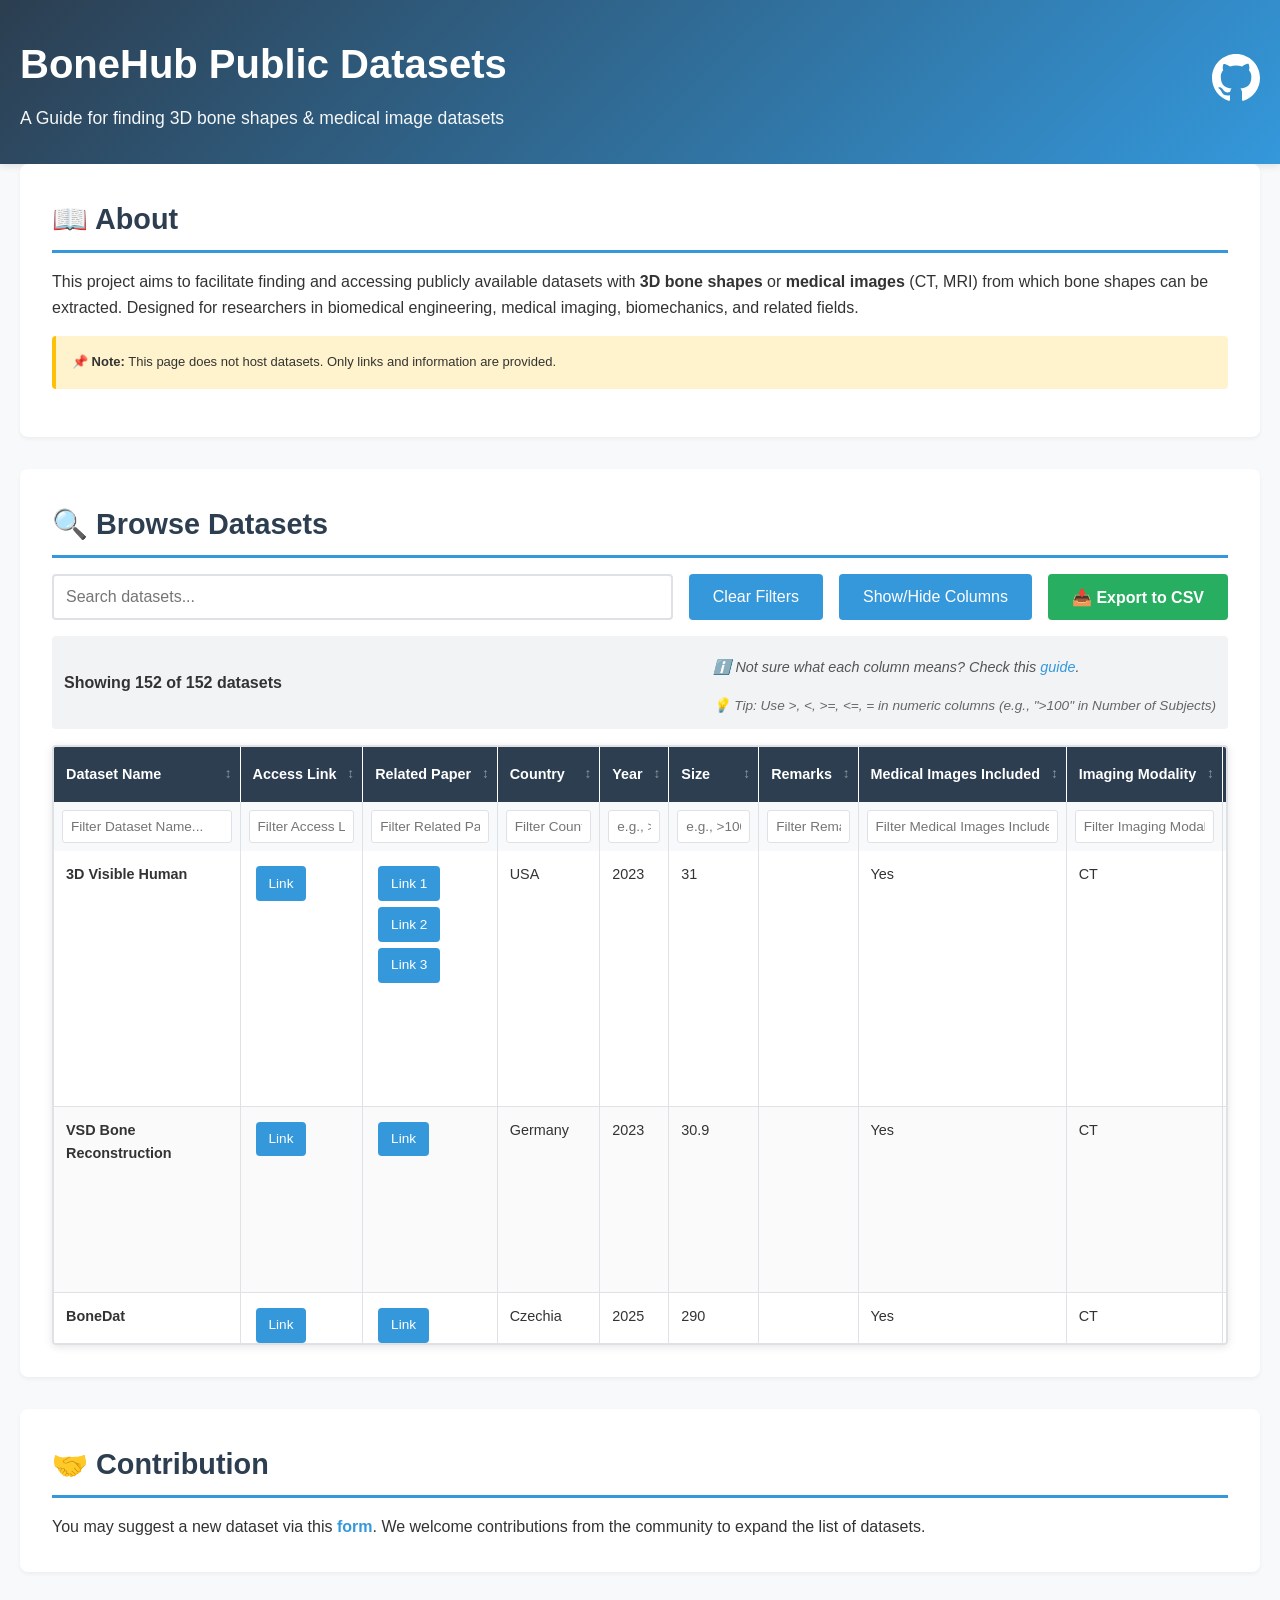
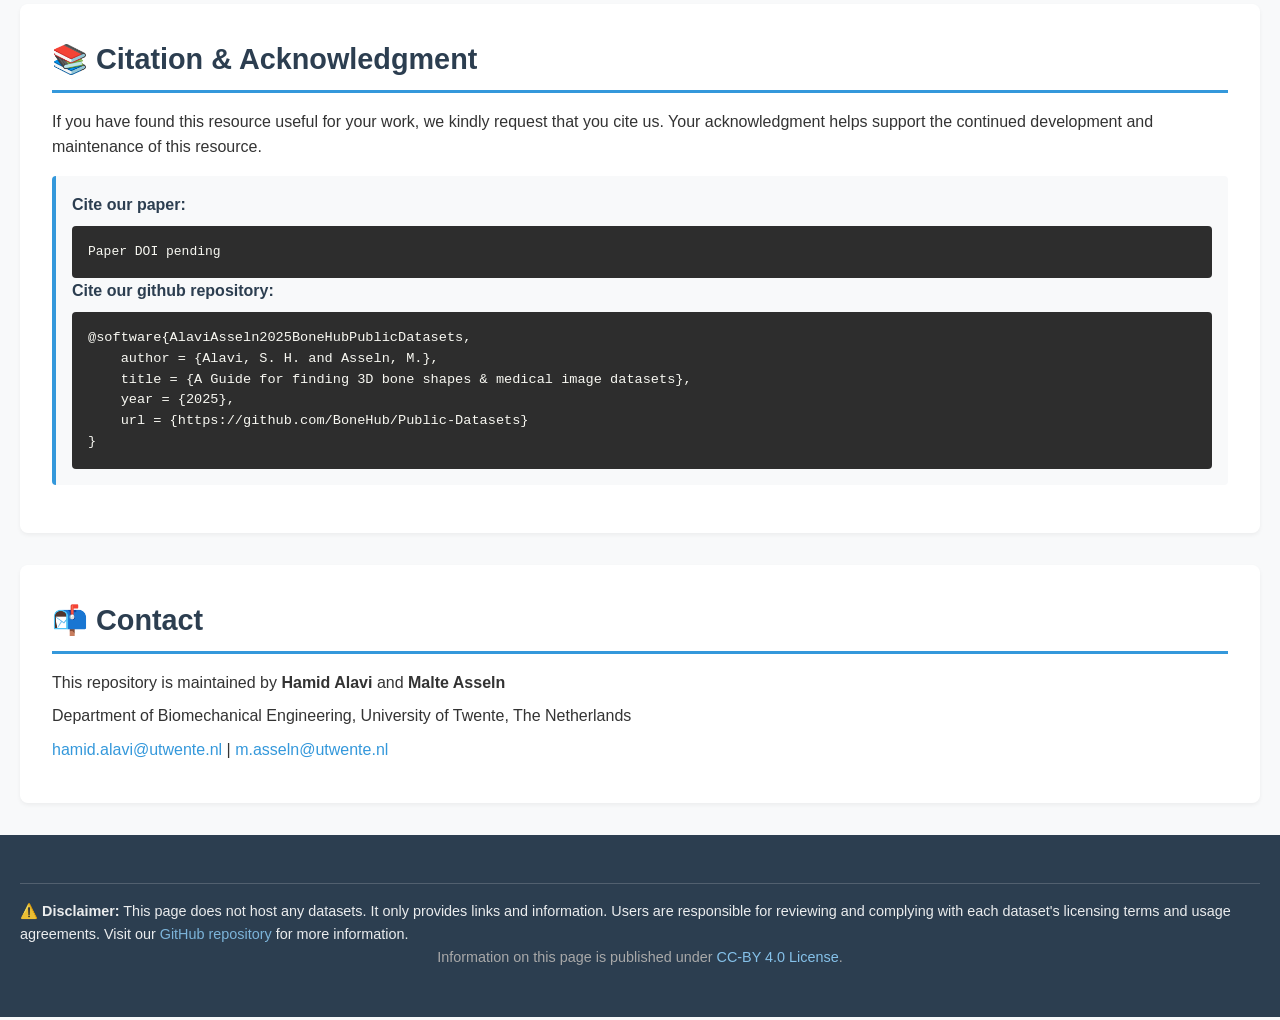
==== webpage/index.html @ eb002c5f "added license to the webpage" ====
<!DOCTYPE html>
<html lang="en">

<head>
    <meta charset="UTF-8">
    <meta name="viewport" content="width=device-width, initial-scale=1.0">
    <title>BoneHub Public Datasets</title>
    <link rel="stylesheet" href="styles.css">
</head>

<body>
    <header>
        <div class="container">
            <div style="display: flex; align-items: center; justify-content: space-between; flex-wrap: wrap;">
                <div>
                    <h1>BoneHub Public Datasets</h1>
                    <p class="subtitle">A Guide for finding 3D bone shapes & medical image datasets</p>
                </div>
                <a href="https://github.com/BoneHub/Public-Datasets" target="_blank" rel="noopener noreferrer"
                    style="color: white; text-decoration: none; transition: opacity 0.2s;" title="View on GitHub"
                    onmouseover="this.style.opacity='0.7'" onmouseout="this.style.opacity='1'">
                    <svg width="48" height="48" viewBox="0 0 16 16" fill="white" xmlns="http://www.w3.org/2000/svg">
                        <path
                            d="M8 0C3.58 0 0 3.58 0 8c0 3.54 2.29 6.53 5.47 7.59.4.07.55-.17.55-.38 0-.19-.01-.82-.01-1.49-2.01.37-2.53-.49-2.69-.94-.09-.23-.48-.94-.82-1.13-.28-.15-.68-.52-.01-.53.63-.01 1.08.58 1.23.82.72 1.21 1.87.87 2.33.66.07-.52.28-.87.51-1.07-1.78-.2-3.64-.89-3.64-3.95 0-.87.31-1.59.82-2.15-.08-.2-.36-1.02.08-2.12 0 0 .67-.21 2.2.82.64-.18 1.32-.27 2-.27.68 0 1.36.09 2 .27 1.53-1.04 2.2-.82 2.2-.82.44 1.1.16 1.92.08 2.12.51.56.82 1.27.82 2.15 0 3.07-1.87 3.75-3.65 3.95.29.25.54.73.54 1.48 0 1.07-.01 1.93-.01 2.2 0 .21.15.46.55.38A8.013 8.013 0 0016 8c0-4.42-3.58-8-8-8z" />
                    </svg>
                </a>
            </div>
        </div>
    </header>

    <main class="container">
        <section class="about">
            <h2>📖 About</h2>
            <p>
                This project aims to facilitate finding and accessing publicly available datasets with <strong>3D bone
                    shapes</strong> or
                <strong>medical images</strong>
                (CT, MRI) from which bone shapes can be extracted. Designed for researchers in biomedical engineering,
                medical imaging,
                biomechanics, and related fields.
            </p>
            <p class="note" style="font-size: small;">
                <strong>📌 Note:</strong> This page does not host datasets. Only links and information are
                provided.
            </p>
        </section>

        <section class="search-section">
            <h2>🔍 Browse Datasets</h2>
            <div class="search-controls">
                <input type="text" id="searchInput" placeholder="Search datasets..." aria-label="Search datasets">
                <button id="clearFilters" class="btn-secondary">Clear Filters</button>
                <button id="toggleColumns" class="btn-secondary">Show/Hide Columns</button>
                <button id="exportCSV" class="btn-export">📥 Export to CSV</button>
            </div>
            <div class="stats">
                <span id="datasetCount">Loading datasets...</span>
                <span class="filter-hint" style="float: right; font-style: italic; color: #666; font-size: 0.85rem;">
                    <p style="font-size: 0.9rem; color: #555; margin-top: 0.5rem; margin-bottom: 1rem;">
                        ℹ️ Not sure what each column means? Check this
                        <a href="https://github.com/BoneHub/Public-Datasets/blob/main/data/README.md" target="_blank"
                            rel="noopener noreferrer">guide</a>.
                    </p>
                    <p>💡 Tip: Use &gt;, &lt;, &gt;=, &lt;=, = in numeric columns (e.g., "&gt;100" in Number of
                        Subjects)</p>
                </span>
            </div>
            <div id="columnToggles" class="column-toggles" style="display: none;">
                <h3>Select Columns to Display</h3>
                <div id="columnCheckboxes" class="checkbox-grid">
                    <!-- Column checkboxes will be dynamically generated -->
                </div>
            </div>

            <div class="table-container">
                <table id="datasetsTable">
                    <thead>
                        <tr id="tableHeader">
                            <!-- Headers will be dynamically generated -->
                        </tr>
                        <tr id="filterRow">
                            <!-- Filter inputs will be dynamically generated -->
                        </tr>
                    </thead>
                    <tbody id="tableBody">
                        <!-- Data rows will be dynamically generated -->
                    </tbody>
                </table>
            </div>
        </section>

        <section class="contribution">
            <h2>🤝 Contribution</h2>
            <p>You may suggest a new dataset via this <strong><a
                        href="https://github.com/BoneHub/Public-Datasets/issues/new?template=new-dataset-suggestion.yml"
                        target="_blank">form</a></strong>. We welcome contributions from the community to expand the
                list of datasets.</p>
        </section>

        <section class="citation">
            <h2>📚 Citation & Acknowledgment</h2>
            <p>If you have found this resource useful for your work, we kindly request that you cite us. Your
                acknowledgment helps support the continued development and maintenance of this resource.</p>
            <div class="citation-box">
                <h3>Cite our paper:</h3>
                <pre>Paper DOI pending</pre>
                <h3>Cite our github repository:</h3>
                <pre><code>@software{AlaviAsseln2025BoneHubPublicDatasets,
    author = {Alavi, S. H. and Asseln, M.},
    title = {A Guide for finding 3D bone shapes & medical image datasets},
    year = {2025},
    url = {https://github.com/BoneHub/Public-Datasets}
}</code></pre>
            </div>
        </section>

        <section class="contact">
            <h2>📬 Contact</h2>
            <p>This repository is maintained by <strong>Hamid Alavi</strong> and <strong>Malte Asseln</strong></p>
            <p>Department of Biomechanical Engineering, University of Twente, The Netherlands</p>
            <p>
                <a href="mailto:hamid.alavi@utwente.nl">hamid.alavi@utwente.nl</a> |
                <a href="mailto:m.asseln@utwente.nl">m.asseln@utwente.nl</a>
            </p>
        </section>
    </main>

    <footer>
        <div class="container">
            <p class="disclaimer">
                <strong>⚠️ Disclaimer:</strong> This page does not host any datasets. It only provides links and
                information. Users are responsible for reviewing and complying with each dataset's licensing terms and
                usage agreements.
                Visit our <a href="https://github.com/BoneHub/Public-Datasets" target="_blank">GitHub repository</a> for
                more information.
            </p>
            <span style="font-size: 0.9rem; color: #a8a8a8; text-align: center; display: block;">
                Information on this page is published under
                <a rel="license" href="http://creativecommons.org/licenses/by/4.0/">CC-BY 4.0 License</a>.
            </span>
            <div id="visitor-counter" style="text-align: right; margin-top: 1rem;"></div>
        </div>
    </footer>

    <script src="data.js"></script>
    <script src="app.js"></script>
    <script data-goatcounter="https://bonehub-public-datasets.goatcounter.com/count" async src="//gc.zgo.at/count.js"></script>
    <script>
        var t = setInterval(function () {
            if (window.goatcounter && window.goatcounter.visit_count) {
                clearInterval(t)
                window.goatcounter.visit_count({
                    append: '#visitor-counter', style: `div { border-color: #fff; background-color: #222; color: #fff; }`
                })
            }
        }, 100)
    </script>
</body>

</html>
---- webpage/styles.css ----
:root {
    --primary-color: #2c3e50;
    --secondary-color: #3498db;
    --accent-color: #e74c3c;
    --background-color: #f8f9fa;
    --card-background: #ffffff;
    --text-color: #333333;
    --border-color: #dee2e6;
    --hover-color: #f1f3f5;
    --link-color: #3498db;
    --link-hover: #2980b9;
}

* {
    margin: 0;
    padding: 0;
    box-sizing: border-box;
}

body {
    font-family: -apple-system, BlinkMacSystemFont, 'Segoe UI', 'Roboto', 'Oxygen', 'Ubuntu', 'Cantarell', sans-serif;
    line-height: 1.6;
    color: var(--text-color);
    background-color: var(--background-color);
}

.container {
    max-width: 1400px;
    margin: 0 auto;
    padding: 0 20px;
}

/* Header */
header {
    background: linear-gradient(135deg, var(--primary-color) 0%, var(--secondary-color) 100%);
    color: white;
    padding: 2rem 0;
    box-shadow: 0 2px 8px rgba(0,0,0,0.1);
}

header h1 {
    font-size: 2.5rem;
    margin-bottom: 0.5rem;
    font-weight: 700;
}

.subtitle {
    font-size: 1.1rem;
    opacity: 0.95;
}

/* Main Content */
main {
    padding: 2rem 0;
}

section {
    background: var(--card-background);
    margin-bottom: 2rem;
    padding: 2rem;
    border-radius: 8px;
    box-shadow: 0 2px 4px rgba(0,0,0,0.05);
}

section h2 {
    color: var(--primary-color);
    margin-bottom: 1rem;
    font-size: 1.8rem;
    border-bottom: 3px solid var(--secondary-color);
    padding-bottom: 0.5rem;
}

.intro ul {
    list-style-position: inside;
    margin: 1rem 0;
    padding-left: 1rem;
}

.intro li {
    margin: 0.5rem 0;
}

.note {
    background-color: #fff3cd;
    border-left: 4px solid #ffc107;
    padding: 1rem;
    margin: 1rem 0;
    border-radius: 4px;
}

/* Search Section */
.search-controls {
    display: flex;
    gap: 1rem;
    margin-bottom: 1rem;
    flex-wrap: wrap;
}

#searchInput {
    flex: 1;
    min-width: 300px;
    padding: 0.75rem;
    font-size: 1rem;
    border: 2px solid var(--border-color);
    border-radius: 4px;
    transition: border-color 0.3s;
}

#searchInput:focus {
    outline: none;
    border-color: var(--secondary-color);
}

.btn-secondary {
    padding: 0.75rem 1.5rem;
    background-color: var(--secondary-color);
    color: white;
    border: none;
    border-radius: 4px;
    cursor: pointer;
    font-size: 1rem;
    transition: background-color 0.3s;
}

.btn-secondary:hover {
    background-color: var(--link-hover);
}

.btn-export {
    padding: 0.75rem 1.5rem;
    background-color: #27ae60;
    color: white;
    border: none;
    border-radius: 4px;
    cursor: pointer;
    font-size: 1rem;
    transition: background-color 0.3s;
    font-weight: 600;
}

.btn-export:hover {
    background-color: #229954;
}

.stats {
    padding: 0.75rem;
    background-color: var(--hover-color);
    border-radius: 4px;
    font-weight: 600;
    display: flex;
    justify-content: space-between;
    align-items: center;
    flex-wrap: wrap;
    gap: 0.5rem;
}

.filter-hint {
    flex-shrink: 0;
    font-weight: normal;
}

/* Table Section */
.table-container {
    overflow-x: auto;
    overflow-y: auto;
    margin-top: 1rem;
    max-height: 600px;
    border: 2px solid var(--border-color);
    border-radius: 4px;
    box-shadow: 0 2px 8px rgba(0,0,0,0.1);
    /* Improve horizontal scrolling */
    scrollbar-width: thin;
    scrollbar-color: var(--secondary-color) var(--hover-color);
}

.table-container::-webkit-scrollbar {
    height: 12px;
    width: 12px;
}

.table-container::-webkit-scrollbar-track {
    background: var(--hover-color);
    border-radius: 4px;
}

.table-container::-webkit-scrollbar-thumb {
    background: var(--secondary-color);
    border-radius: 4px;
}

.table-container::-webkit-scrollbar-thumb:hover {
    background: var(--link-hover);
}

table {
    width: 100%;
    border-collapse: collapse;
    font-size: 0.9rem;
    background-color: white;
}

thead {
    position: sticky;
    top: 0;
    background-color: var(--primary-color);
    color: white;
    z-index: 10;
}

/* Filter row sticky below header */
#filterRow {
    position: sticky;
    top: 48px; /* Adjust based on header height */
    background-color: #f8f9fa;
    z-index: 9;
}

th {
    padding: 1rem 0.75rem;
    text-align: left;
    font-weight: 600;
    white-space: nowrap;
    border-right: 1px solid rgba(255,255,255,0.1);
}

th.sortable {
    cursor: pointer;
    user-select: none;
    position: relative;
    padding-right: 1.6rem;
}

th.sortable::after {
    content: '↕';
    position: absolute;
    right: 0.5rem;
    opacity: 0.45;
    font-size: 0.85rem;
}

th.sortable.sort-active::after {
    opacity: 1;
}

th.sortable.sort-asc::after {
    content: '▲';
}

th.sortable.sort-desc::after {
    content: '▼';
}

th:last-child {
    border-right: none;
}

/* Sticky first column */
th:first-child,
td:first-child {
    position: sticky;
    left: 0;
    z-index: 5;
    background-color: var(--card-background);
    box-shadow: 2px 0 5px rgba(0,0,0,0.15);
    font-weight: 600;
}

thead th:first-child {
    background-color: var(--primary-color);
    z-index: 15;
}

#filterRow td:first-child {
    background-color: #f8f9fa;
    z-index: 5;
}

tbody tr:hover td:first-child {
    background-color: #e3f2fd;
}

tbody tr:nth-child(even) td:first-child {
    background-color: #fafafa;
}

tbody tr:nth-child(even):hover td:first-child {
    background-color: #e3f2fd;
}

/* Column visibility */
.column-hidden {
    display: none;
}

.filter-input {
    width: 100%;
    padding: 0.5rem;
    border: 1px solid var(--border-color);
    border-radius: 3px;
    font-size: 0.85rem;
    background-color: white;
}

.filter-input:focus {
    outline: none;
    border-color: var(--secondary-color);
}

#filterRow {
    background-color: #f8f9fa;
}

#filterRow td {
    padding: 0.5rem;
    border-right: 1px solid var(--border-color);
}

#filterRow td:last-child {
    border-right: none;
}

tbody tr {
    border-bottom: 1px solid var(--border-color);
    transition: background-color 0.2s;
}

tbody tr:hover {
    background-color: #e3f2fd;
}

tbody tr:nth-child(even) {
    background-color: #fafafa;
}

tbody tr:nth-child(even):hover {
    background-color: #e3f2fd;
}

td {
    padding: 0.75rem;
    vertical-align: top;
    border-right: 1px solid var(--border-color);
}

td:last-child {
    border-right: none;
}

/* Links and Buttons */
a {
    color: var(--link-color);
    text-decoration: none;
    transition: color 0.3s;
}

a:hover {
    color: var(--link-hover);
    text-decoration: underline;
}

.btn-link {
    display: inline-block;
    padding: 0.4rem 0.8rem;
    background-color: var(--secondary-color);
    color: white;
    border-radius: 4px;
    font-size: 0.85rem;
    margin: 0.2rem;
    transition: background-color 0.3s;
    text-decoration: none;
}

.btn-link:hover {
    background-color: var(--link-hover);
    text-decoration: none;
}

/* Footer */
footer {
    background-color: var(--primary-color);
    color: white;
    padding: 2rem 0;
    margin-top: 2rem;
}

footer a {
    color: #85c1e9;
}

footer a:hover {
    color: white;
}

.disclaimer {
    margin-top: 1rem;
    padding-top: 1rem;
    border-top: 1px solid rgba(255,255,255,0.2);
    font-size: 0.9rem;
    opacity: 0.9;
}

/* Responsive Design */
@media (max-width: 768px) {
    header h1 {
        font-size: 2rem;
    }
    
    .subtitle {
        font-size: 1rem;
    }
    
    section {
        padding: 1.5rem;
    }
    
    .search-controls {
        flex-direction: column;
    }
    
    #searchInput {
        min-width: 100%;
    }
    
    table {
        font-size: 0.8rem;
    }
    
    th, td {
        padding: 0.5rem;
    }
    
    .checkbox-grid {
        grid-template-columns: 1fr;
    }
}

/* Loading State */
.loading {
    text-align: center;
    padding: 2rem;
    color: var(--secondary-color);
}

/* Empty State */
.empty-state {
    text-align: center;
    padding: 2rem;
    color: #666;
}

/* Column Toggles */
.column-toggles {
    margin-top: 1rem;
    padding: 1rem;
    background-color: var(--hover-color);
    border-radius: 4px;
    border: 1px solid var(--border-color);
}

.column-toggles h3 {
    font-size: 1rem;
    margin-bottom: 0.75rem;
    color: var(--primary-color);
}

.checkbox-grid {
    display: grid;
    grid-template-columns: repeat(auto-fill, minmax(200px, 1fr));
    gap: 0.5rem;
}

.column-checkbox {
    display: flex;
    align-items: center;
    gap: 0.5rem;
    padding: 0.25rem;
}

.column-checkbox input[type="checkbox"] {
    cursor: pointer;
}

.column-checkbox label {
    cursor: pointer;
    user-select: none;
    font-size: 0.9rem;
}

/* Citation Box */
.citation-box {
    background-color: #f8f9fa;
    border-left: 4px solid var(--secondary-color);
    padding: 1rem;
    margin: 1rem 0;
    border-radius: 4px;
}

.citation-box h3 {
    font-size: 1rem;
    margin-bottom: 0.5rem;
    color: var(--primary-color);
}

.citation-box pre {
    background-color: #2d2d2d;
    color: #f8f8f2;
    padding: 1rem;
    border-radius: 4px;
    overflow-x: auto;
    margin: 0;
}

.citation-box code {
    font-family: 'Courier New', Courier, monospace;
    font-size: 0.85rem;
    line-height: 1.5;
}

/* Contact Section */
.contact p {
    margin: 0.5rem 0;
}
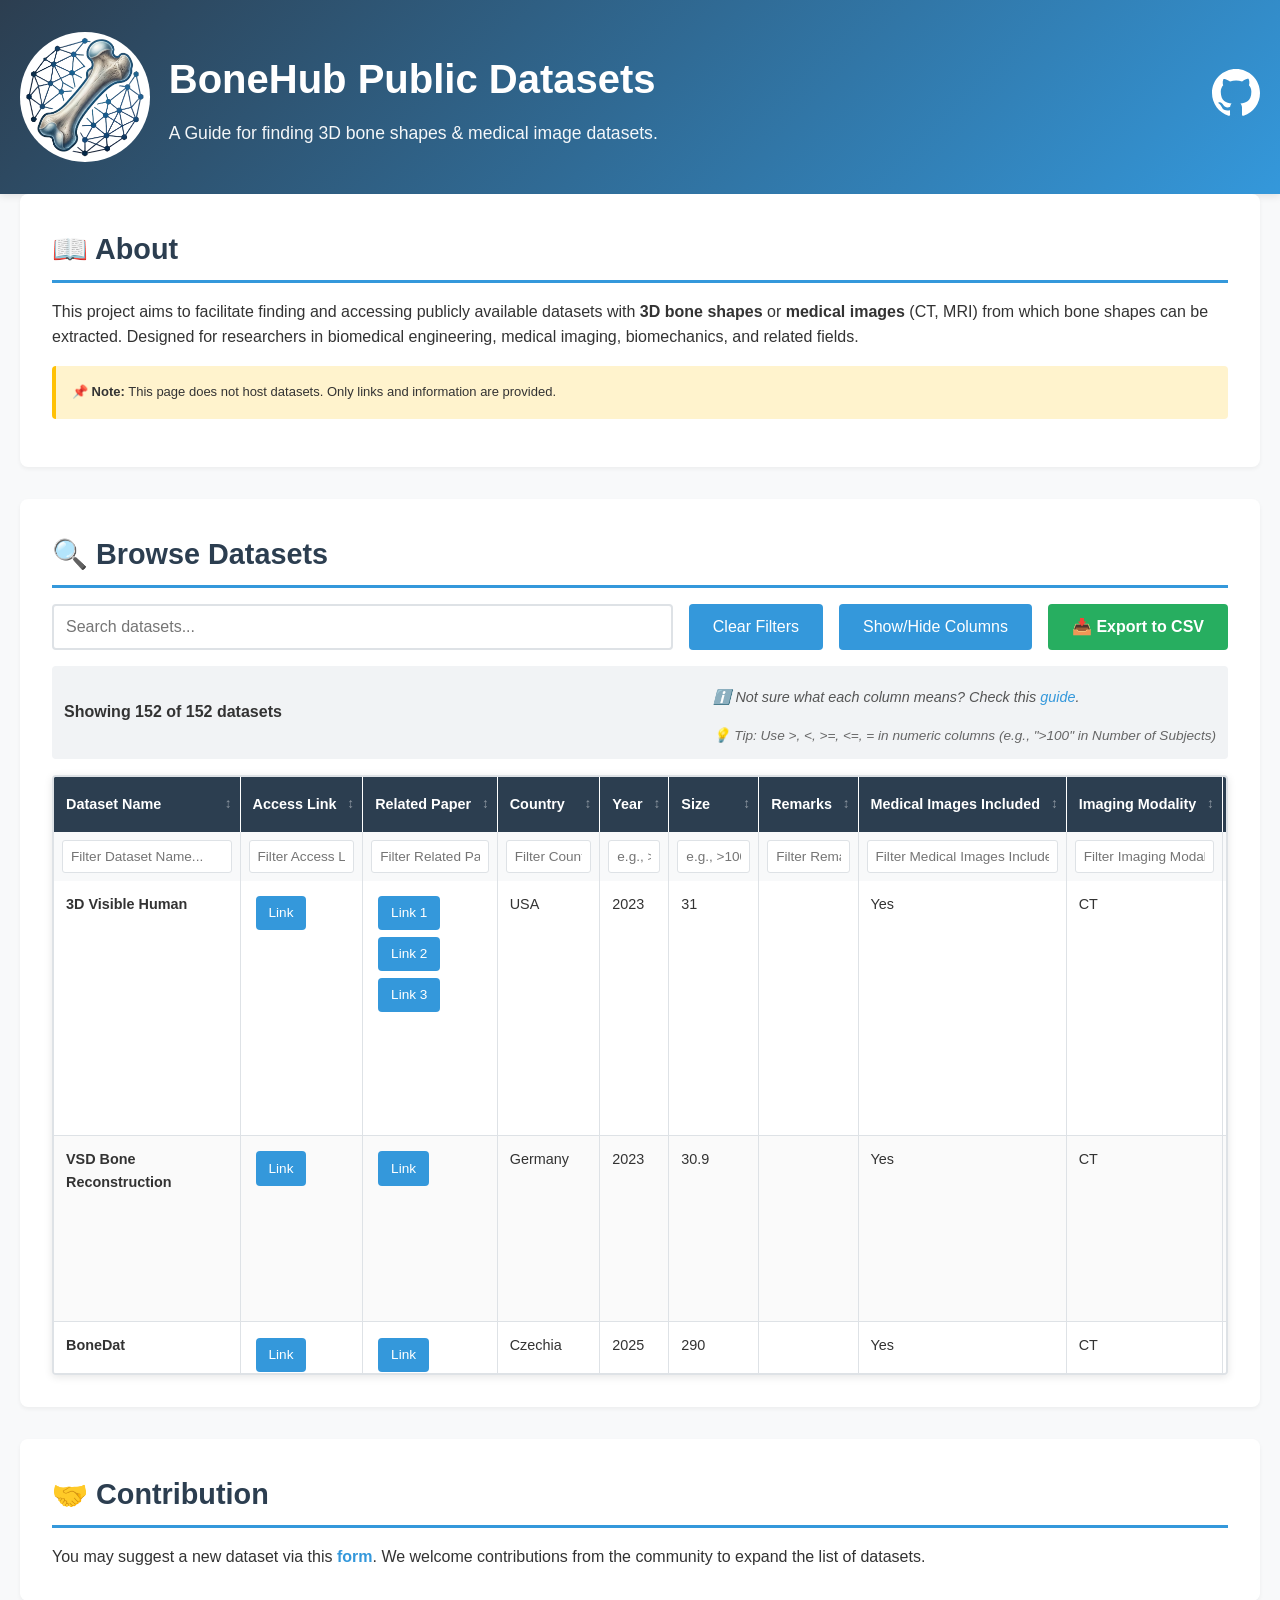
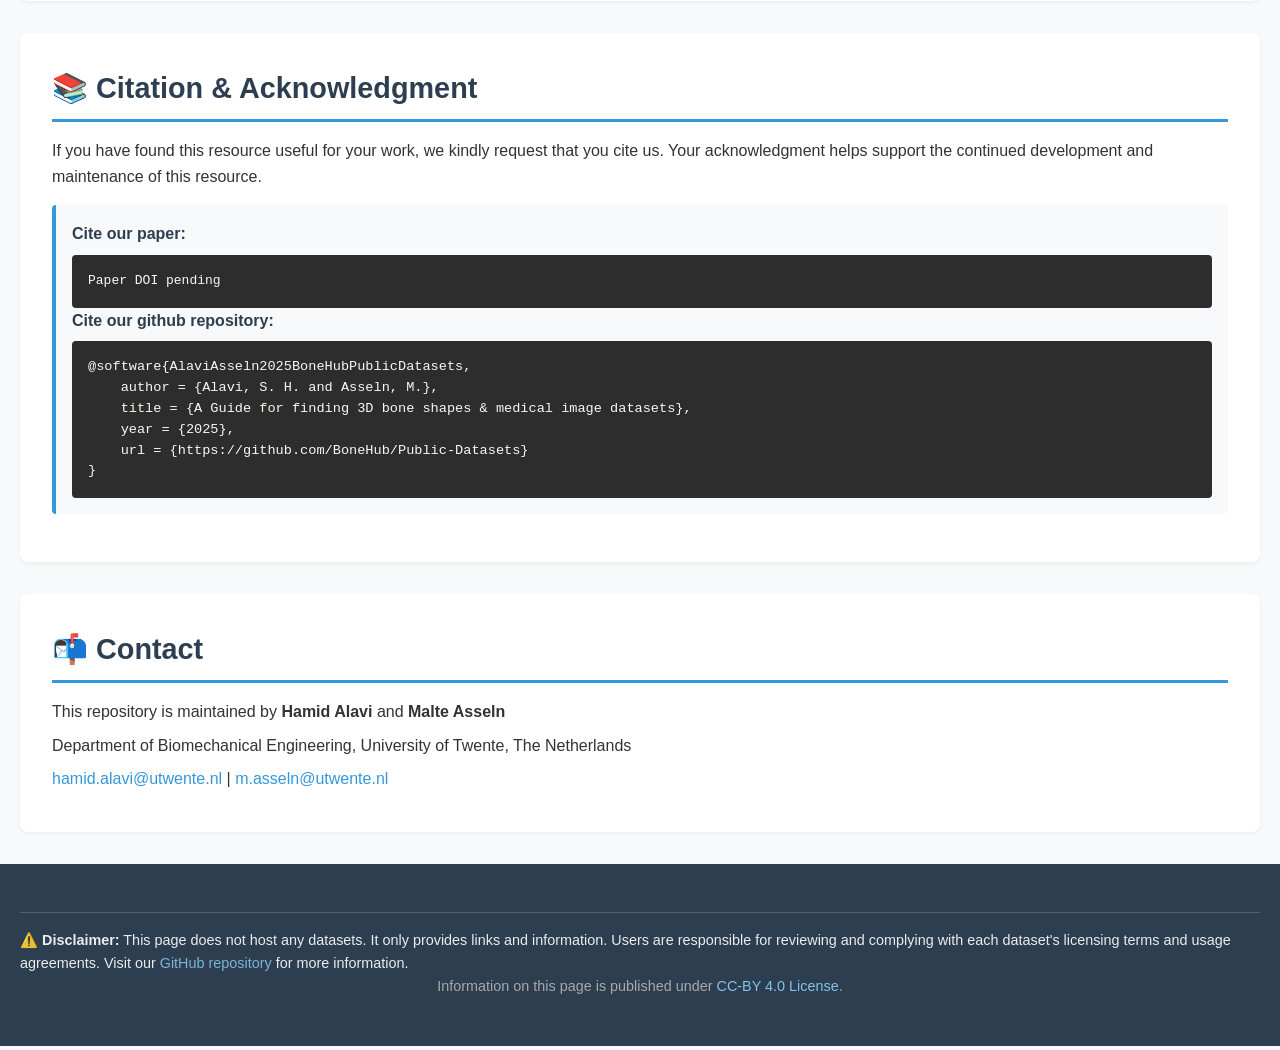
==== commit 5b6ac6f5: "fix: enhance header layout with logo and styling improvements" ====
--- a/webpage/index.html
+++ b/webpage/index.html
@@ -11,14 +11,17 @@
 <body>
     <header>
         <div class="container">
-            <div style="display: flex; align-items: center; justify-content: space-between; flex-wrap: wrap;">
-                <div>
+            <div class="header-top">
+                <a href="https://bonehub.github.io" target="_blank" rel="noopener noreferrer" class="site-logo-link"
+                    title="Visit BoneHub">
+                    <img src="logo.png" alt="BoneHub logo" class="site-logo">
+                </a>
+                <div class="header-intro">
                     <h1>BoneHub Public Datasets</h1>
-                    <p class="subtitle">A Guide for finding 3D bone shapes & medical image datasets</p>
+                    <p class="subtitle">A Guide for finding 3D bone shapes & medical image datasets.</p>
                 </div>
                 <a href="https://github.com/BoneHub/Public-Datasets" target="_blank" rel="noopener noreferrer"
-                    style="color: white; text-decoration: none; transition: opacity 0.2s;" title="View on GitHub"
-                    onmouseover="this.style.opacity='0.7'" onmouseout="this.style.opacity='1'">
+                    class="github-link" title="View on GitHub">
                     <svg width="48" height="48" viewBox="0 0 16 16" fill="white" xmlns="http://www.w3.org/2000/svg">
                         <path
                             d="M8 0C3.58 0 0 3.58 0 8c0 3.54 2.29 6.53 5.47 7.59.4.07.55-.17.55-.38 0-.19-.01-.82-.01-1.49-2.01.37-2.53-.49-2.69-.94-.09-.23-.48-.94-.82-1.13-.28-.15-.68-.52-.01-.53.63-.01 1.08.58 1.23.82.72 1.21 1.87.87 2.33.66.07-.52.28-.87.51-1.07-1.78-.2-3.64-.89-3.64-3.95 0-.87.31-1.59.82-2.15-.08-.2-.36-1.02.08-2.12 0 0 .67-.21 2.2.82.64-.18 1.32-.27 2-.27.68 0 1.36.09 2 .27 1.53-1.04 2.2-.82 2.2-.82.44 1.1.16 1.92.08 2.12.51.56.82 1.27.82 2.15 0 3.07-1.87 3.75-3.65 3.95.29.25.54.73.54 1.48 0 1.07-.01 1.93-.01 2.2 0 .21.15.46.55.38A8.013 8.013 0 0016 8c0-4.42-3.58-8-8-8z" />
@@ -144,7 +147,8 @@
 
     <script src="data.js"></script>
     <script src="app.js"></script>
-    <script data-goatcounter="https://bonehub-public-datasets.goatcounter.com/count" async src="//gc.zgo.at/count.js"></script>
+    <!-- <script data-goatcounter="https://bonehub-public-datasets.goatcounter.com/count" async
+        src="//gc.zgo.at/count.js"></script>
     <script>
         var t = setInterval(function () {
             if (window.goatcounter && window.goatcounter.visit_count) {
@@ -154,7 +158,7 @@
                 })
             }
         }, 100)
-    </script>
+    </script> -->
 </body>
 
 </html>
--- a/webpage/styles.css
+++ b/webpage/styles.css
@@ -38,6 +38,61 @@
     box-shadow: 0 2px 8px rgba(0,0,0,0.1);
 }
 
+.header-top {
+    display: flex;
+    align-items: center;
+    justify-content: space-between;
+    gap: 1.2rem;
+    flex-wrap: wrap;
+}
+
+.site-logo-link {
+    display: inline-flex;
+    align-items: center;
+    justify-content: center;
+    flex-shrink: 0;
+    border-radius: 50%;
+    overflow: hidden;
+    padding: 0.3rem;
+    background: rgba(255, 255, 255, 1.0);
+    transition: transform 0.2s ease, background-color 0.2s ease;
+}
+
+.site-logo-link:hover {
+    background: rgba(255, 255, 255, 0.582);
+    transform: translateY(-1px);
+    text-decoration: none;
+}
+
+.site-logo {
+    width: 120px;
+    height: 120px;
+    object-fit: contain;
+    display: block;
+    transition: transform 0.6s ease;
+}
+
+.site-logo-link:hover .site-logo {
+    transform: rotate(360deg);
+}
+
+.header-intro {
+    flex: 1;
+    min-width: 260px;
+}
+
+.github-link {
+    color: white;
+    text-decoration: none;
+    transition: opacity 0.2s ease;
+}
+
+.github-link:hover {
+    opacity: 0.75;
+    color: white;
+    text-decoration: none;
+}
+
 header h1 {
     font-size: 2.5rem;
     margin-bottom: 0.5rem;
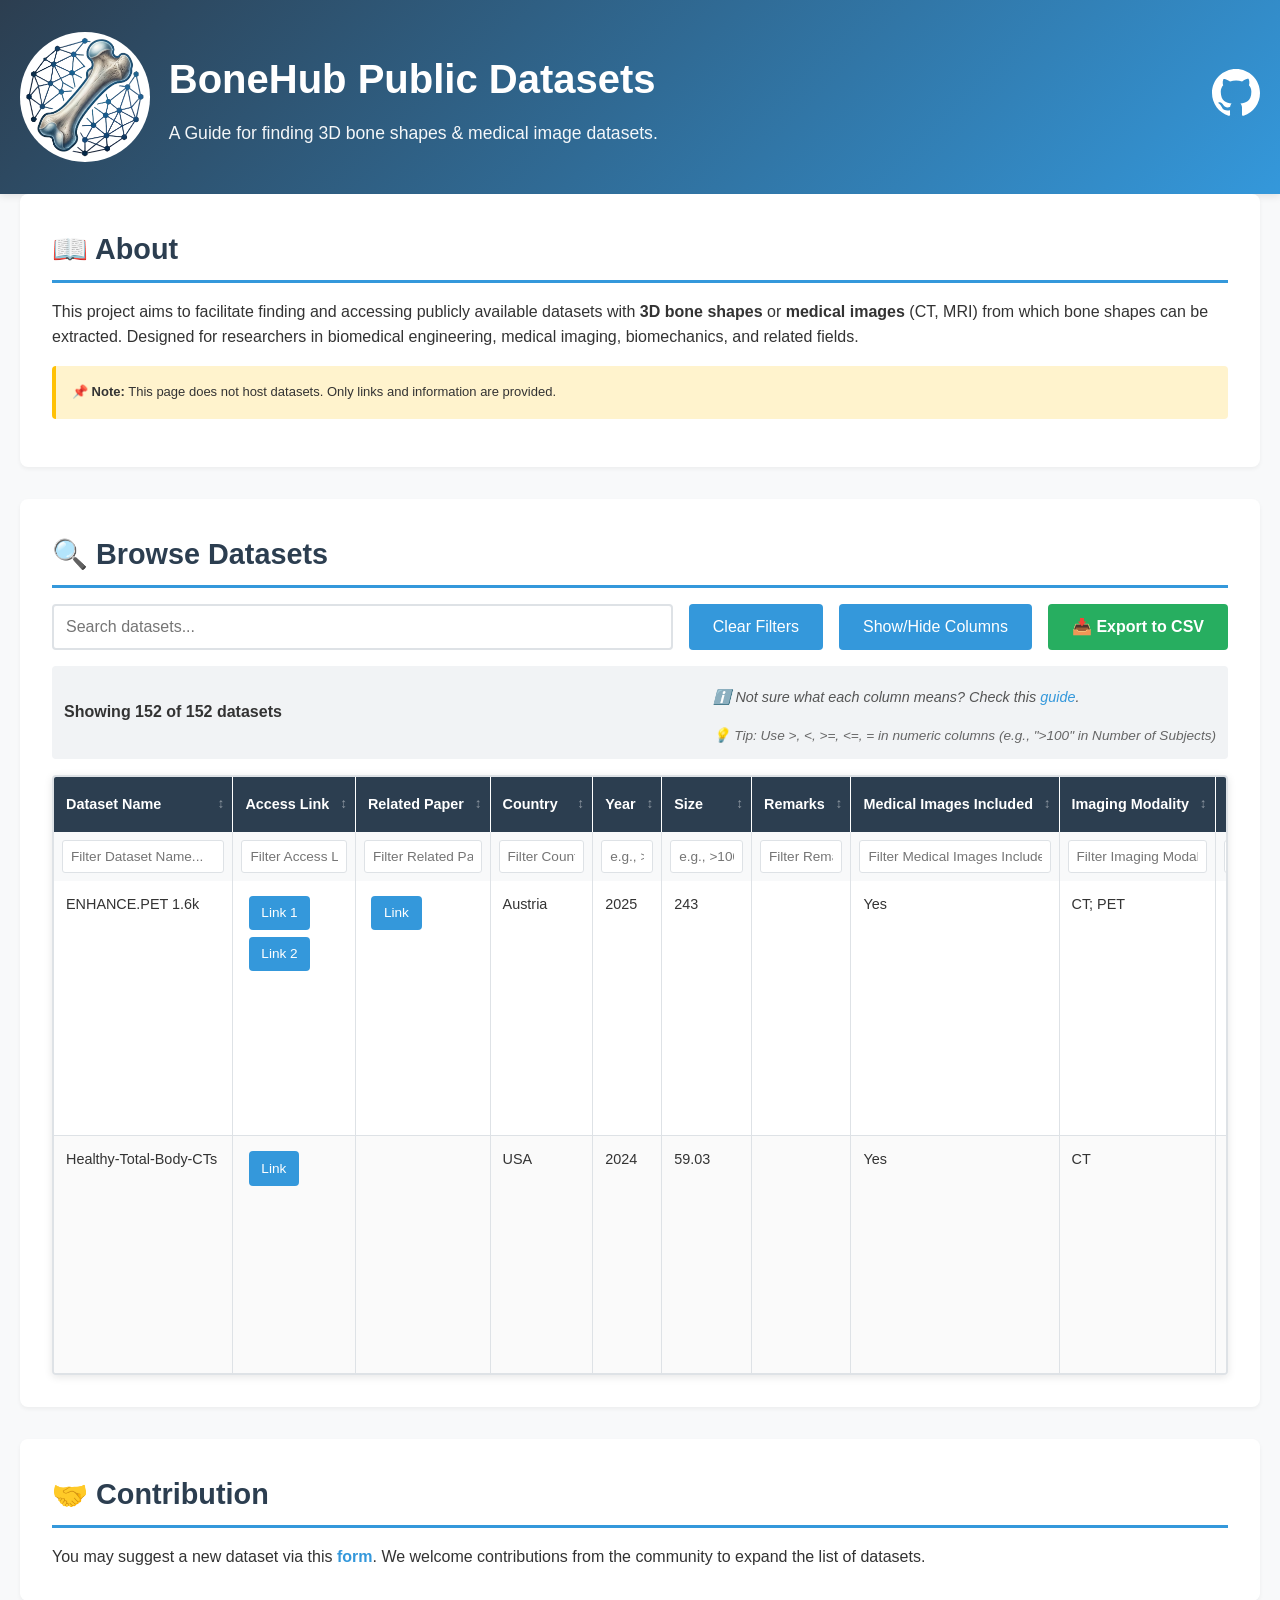
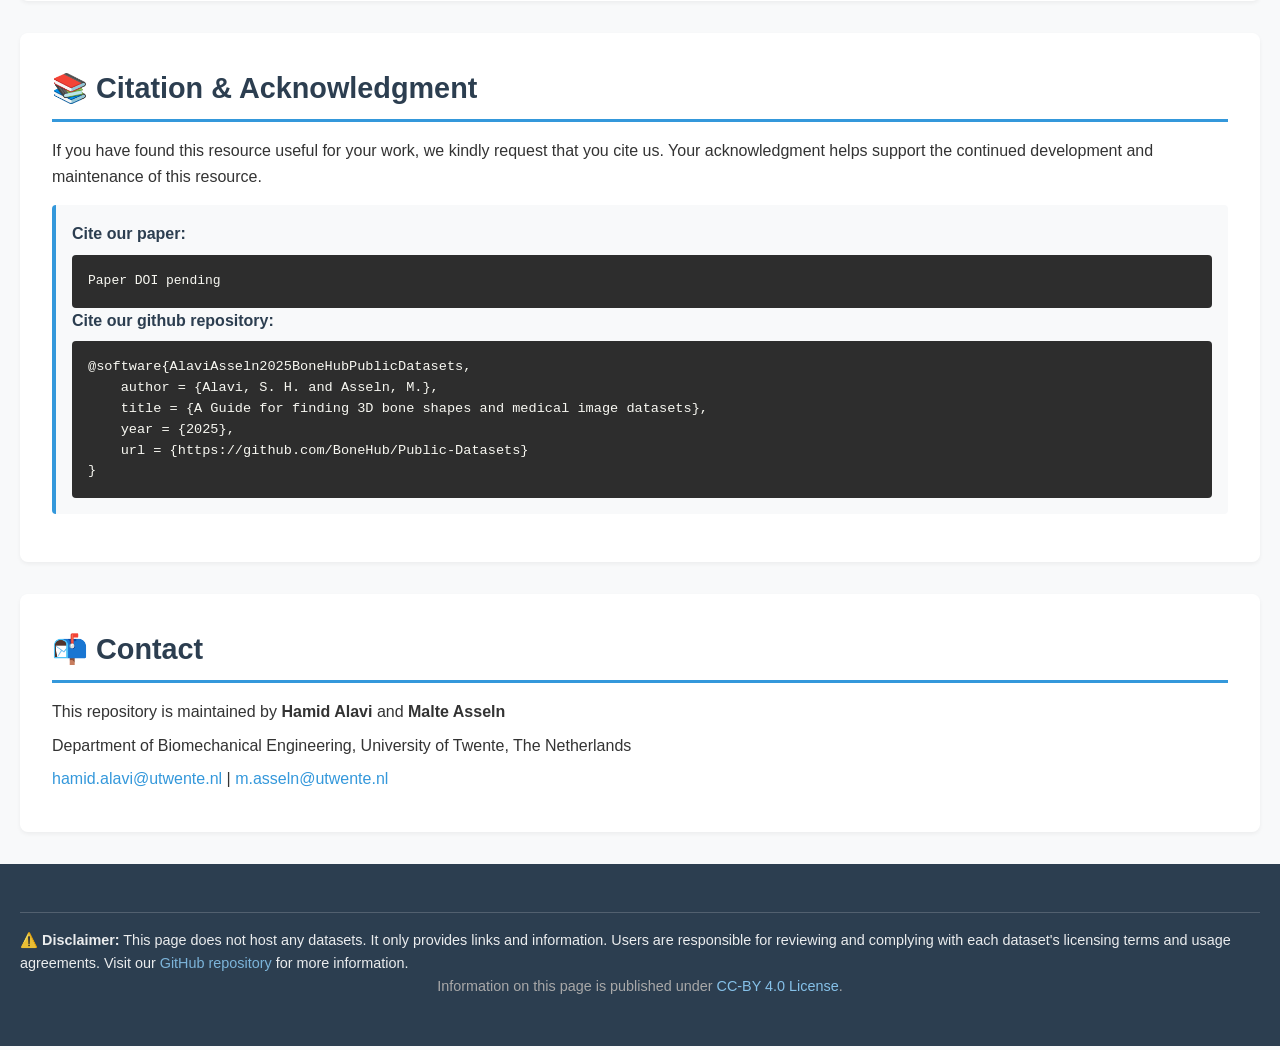
==== commit 4c3d7246: "fix: correct title formatting in citation for consistency" ====
--- a/webpage/index.html
+++ b/webpage/index.html
@@ -110,7 +110,7 @@
                 <h3>Cite our github repository:</h3>
                 <pre><code>@software{AlaviAsseln2025BoneHubPublicDatasets,
     author = {Alavi, S. H. and Asseln, M.},
-    title = {A Guide for finding 3D bone shapes & medical image datasets},
+    title = {A Guide for finding 3D bone shapes and medical image datasets},
     year = {2025},
     url = {https://github.com/BoneHub/Public-Datasets}
 }</code></pre>
@@ -147,7 +147,7 @@
 
     <script src="data.js"></script>
     <script src="app.js"></script>
-    <!-- <script data-goatcounter="https://bonehub-public-datasets.goatcounter.com/count" async
+    <script data-goatcounter="https://bonehub-public-datasets.goatcounter.com/count" async
         src="//gc.zgo.at/count.js"></script>
     <script>
         var t = setInterval(function () {
@@ -158,7 +158,7 @@
                 })
             }
         }, 100)
-    </script> -->
+    </script>
 </body>
 
 </html>
--- a/webpage/styles.css
+++ b/webpage/styles.css
@@ -69,11 +69,6 @@
     height: 120px;
     object-fit: contain;
     display: block;
-    transition: transform 0.6s ease;
-}
-
-.site-logo-link:hover .site-logo {
-    transform: rotate(360deg);
 }
 
 .header-intro {
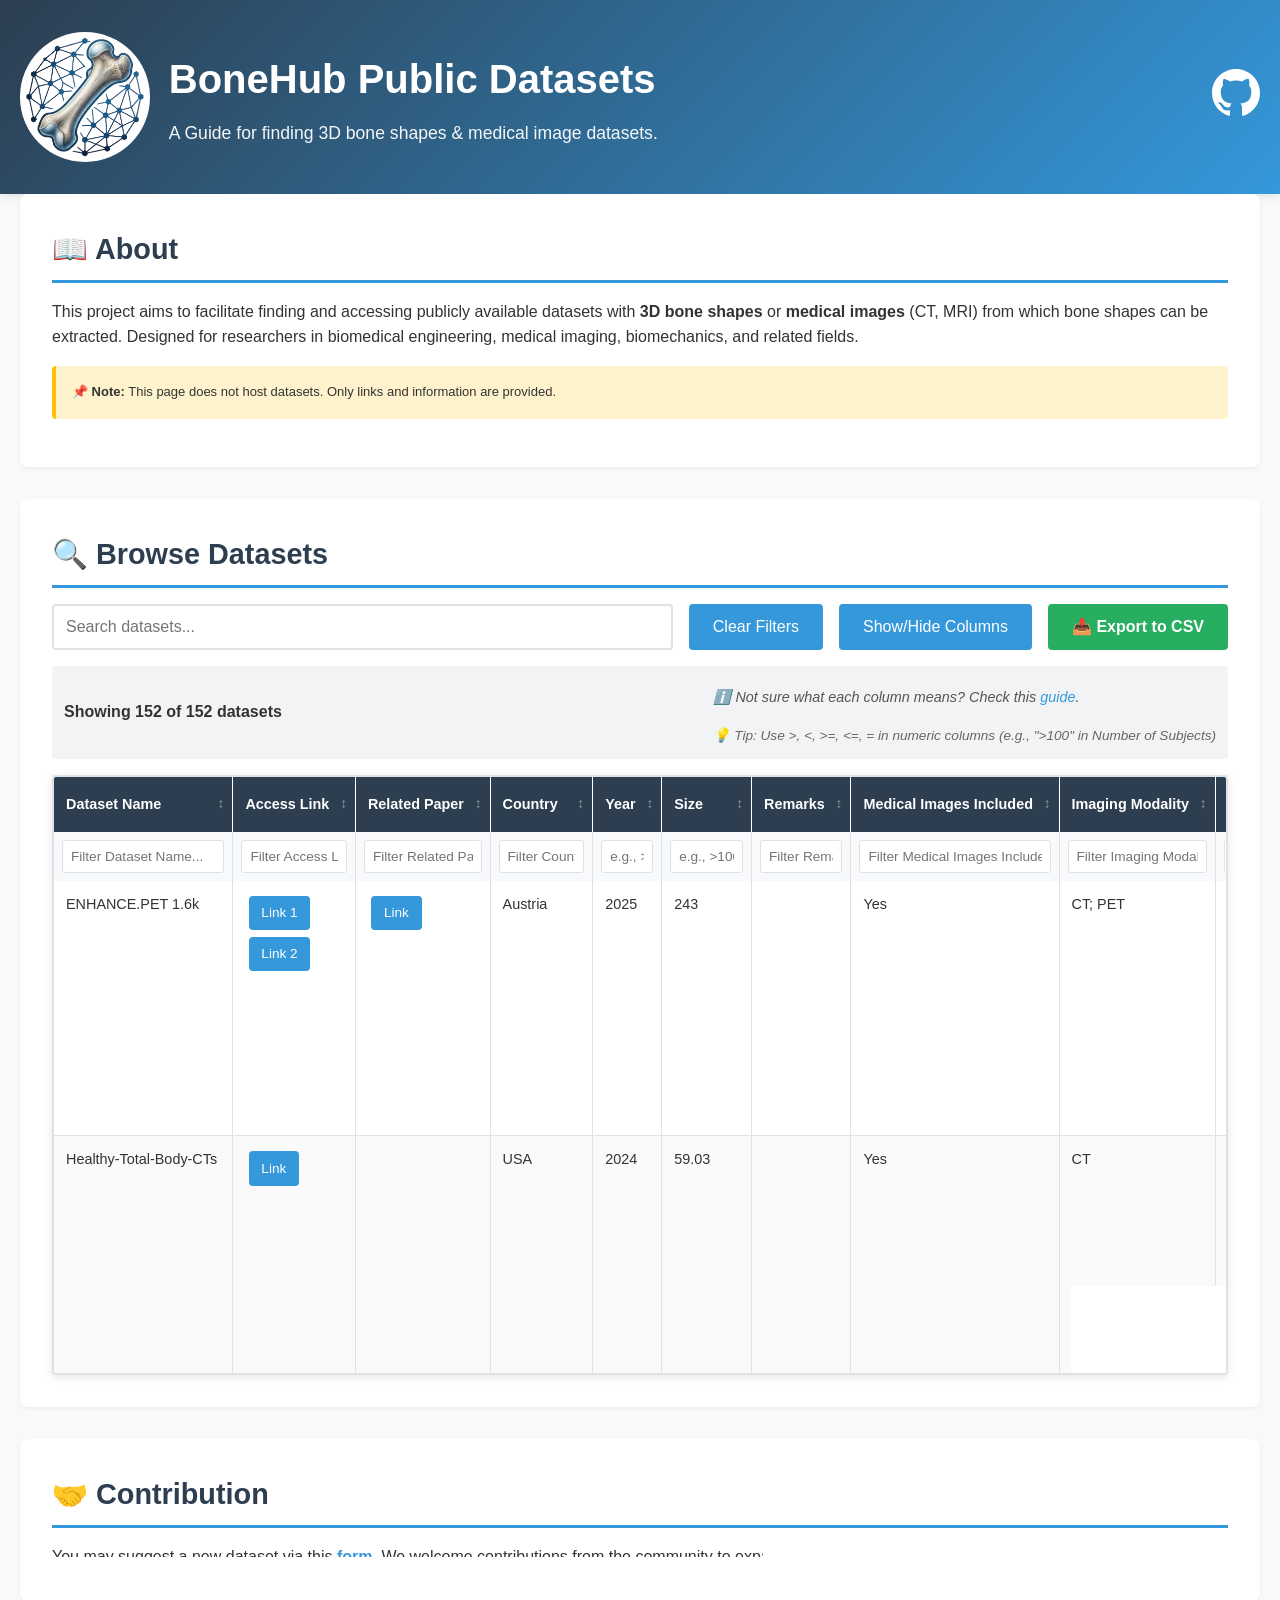
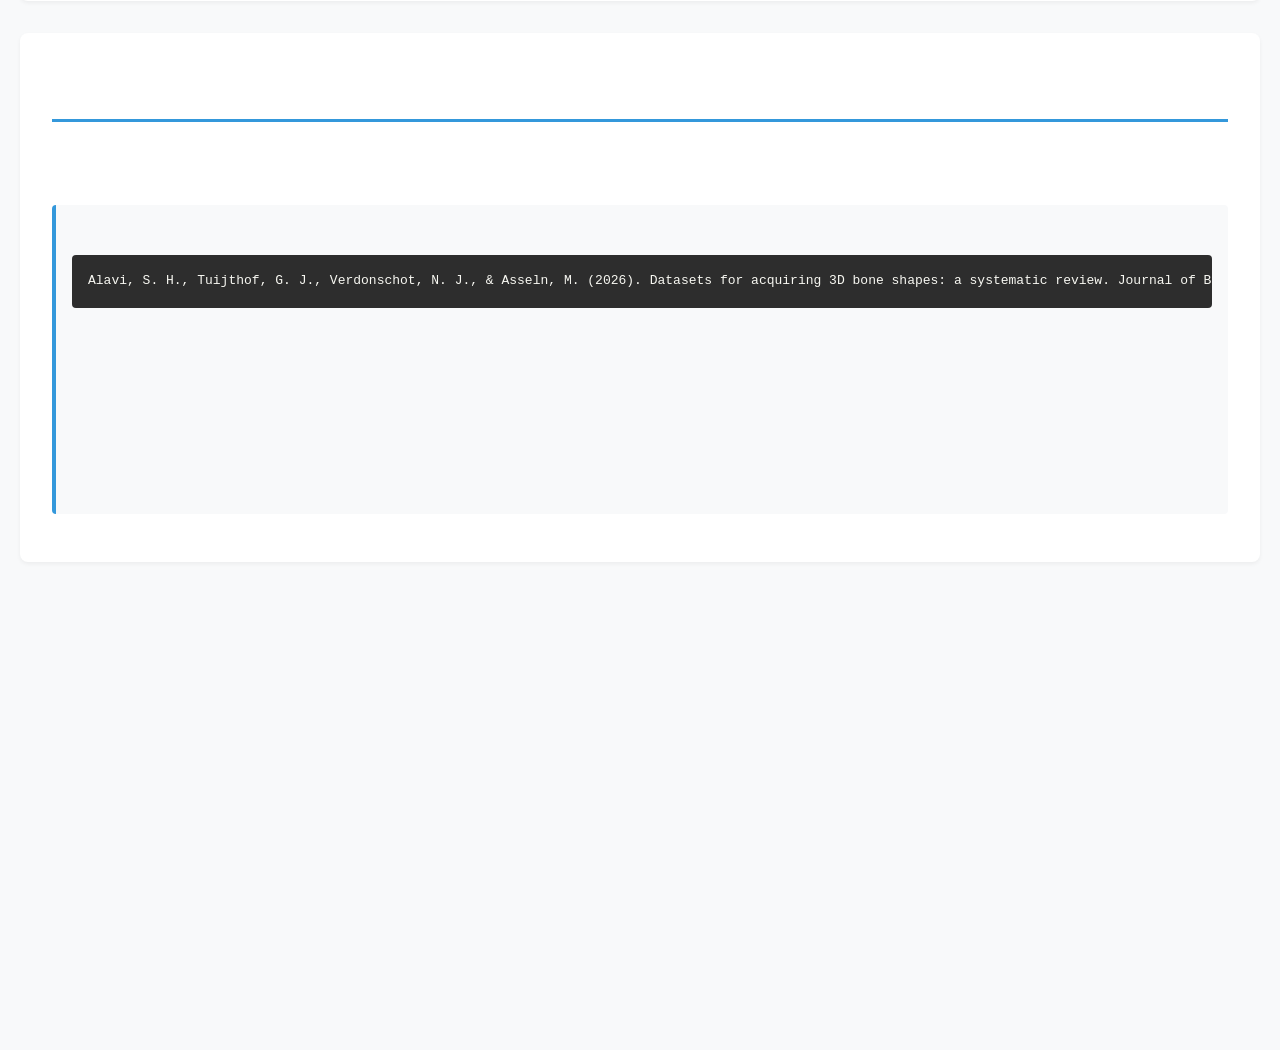
==== commit 2f80edce: "fix: update citation details for paper and repository in README and index.html" ====
--- a/webpage/index.html
+++ b/webpage/index.html
@@ -105,8 +105,8 @@
             <p>If you have found this resource useful for your work, we kindly request that you cite us. Your
                 acknowledgment helps support the continued development and maintenance of this resource.</p>
             <div class="citation-box">
-                <h3>Cite our paper:</h3>
-                <pre>Paper DOI pending</pre>
+                <h3>Cite our <a href="https://doi.org/10.1016/j.jbiomech.2026.113288" target="_blank">paper</a>:</h3>
+                <pre>Alavi, S. H., Tuijthof, G. J., Verdonschot, N. J., & Asseln, M. (2026). Datasets for acquiring 3D bone shapes: a systematic review. Journal of Biomechanics, 113288. https://doi.org/10.1016/j.jbiomech.2026.113288</pre>
                 <h3>Cite our github repository:</h3>
                 <pre><code>@software{AlaviAsseln2025BoneHubPublicDatasets,
     author = {Alavi, S. H. and Asseln, M.},
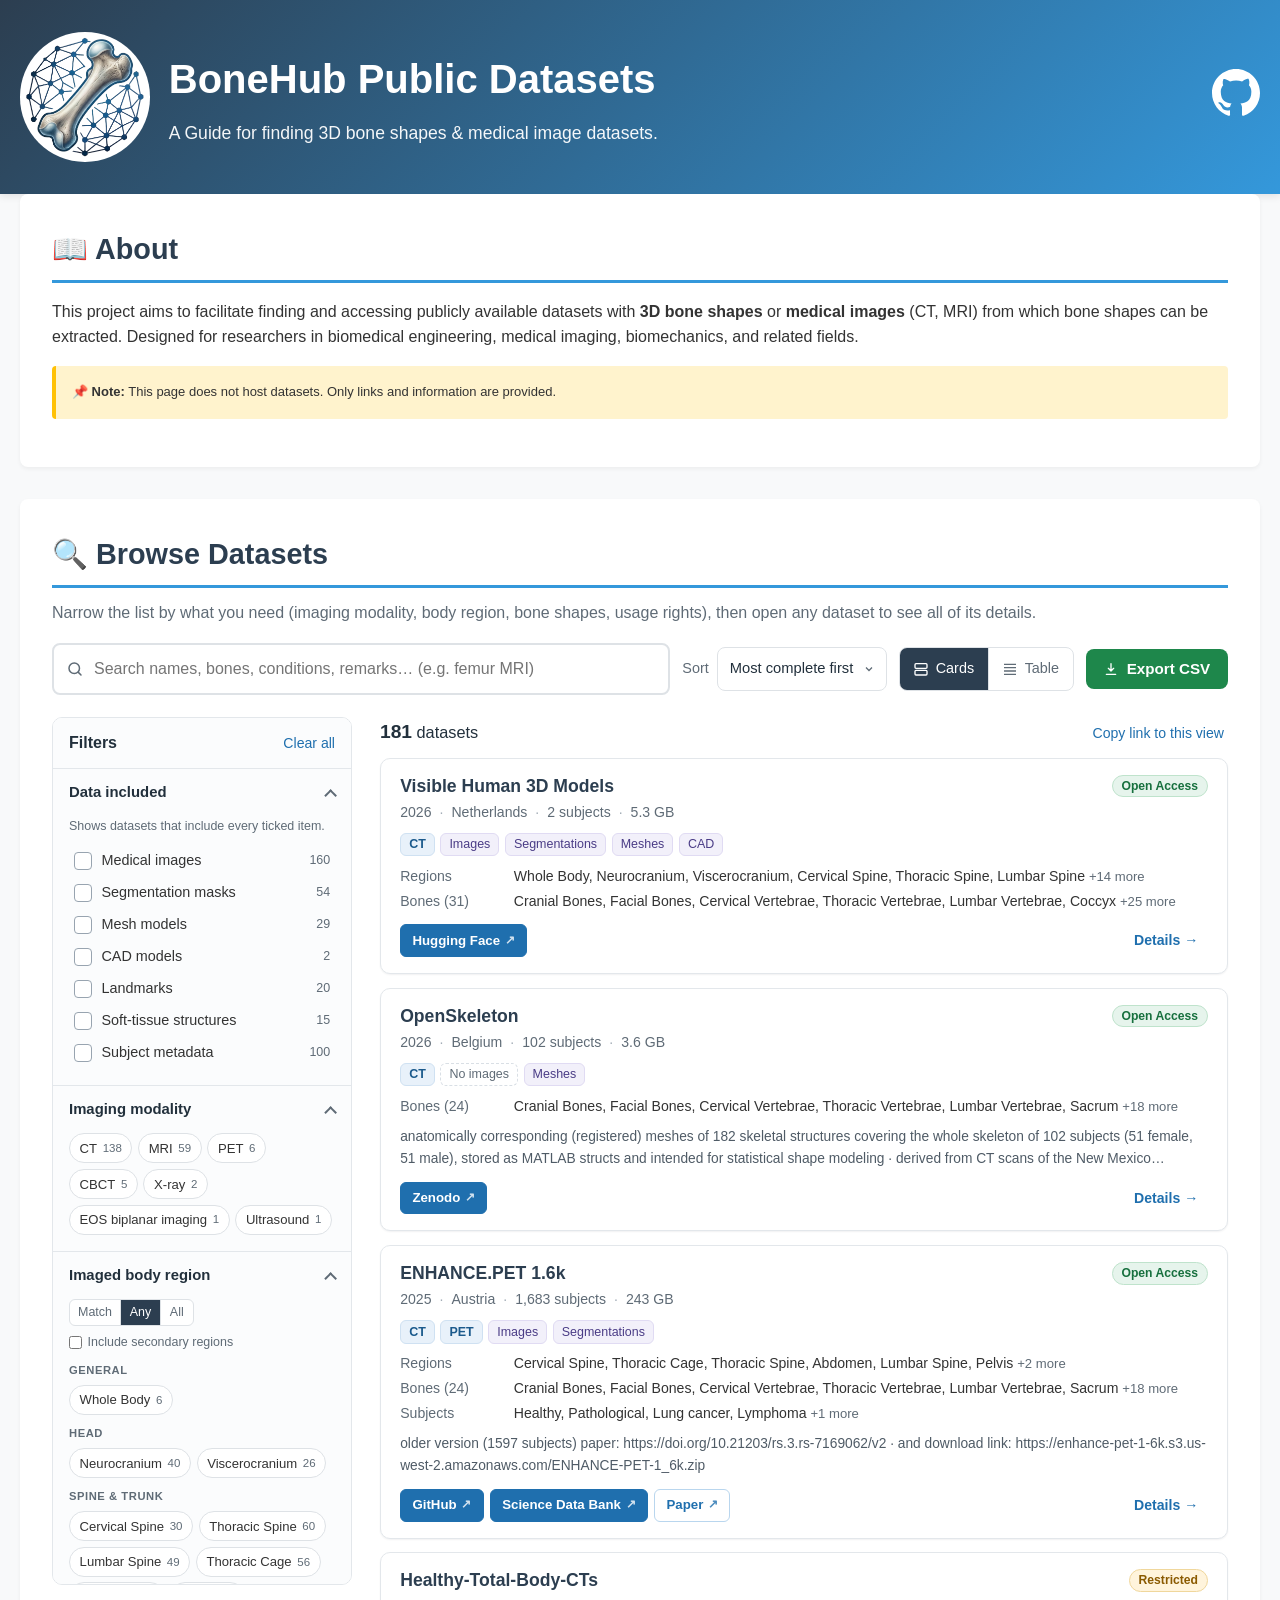
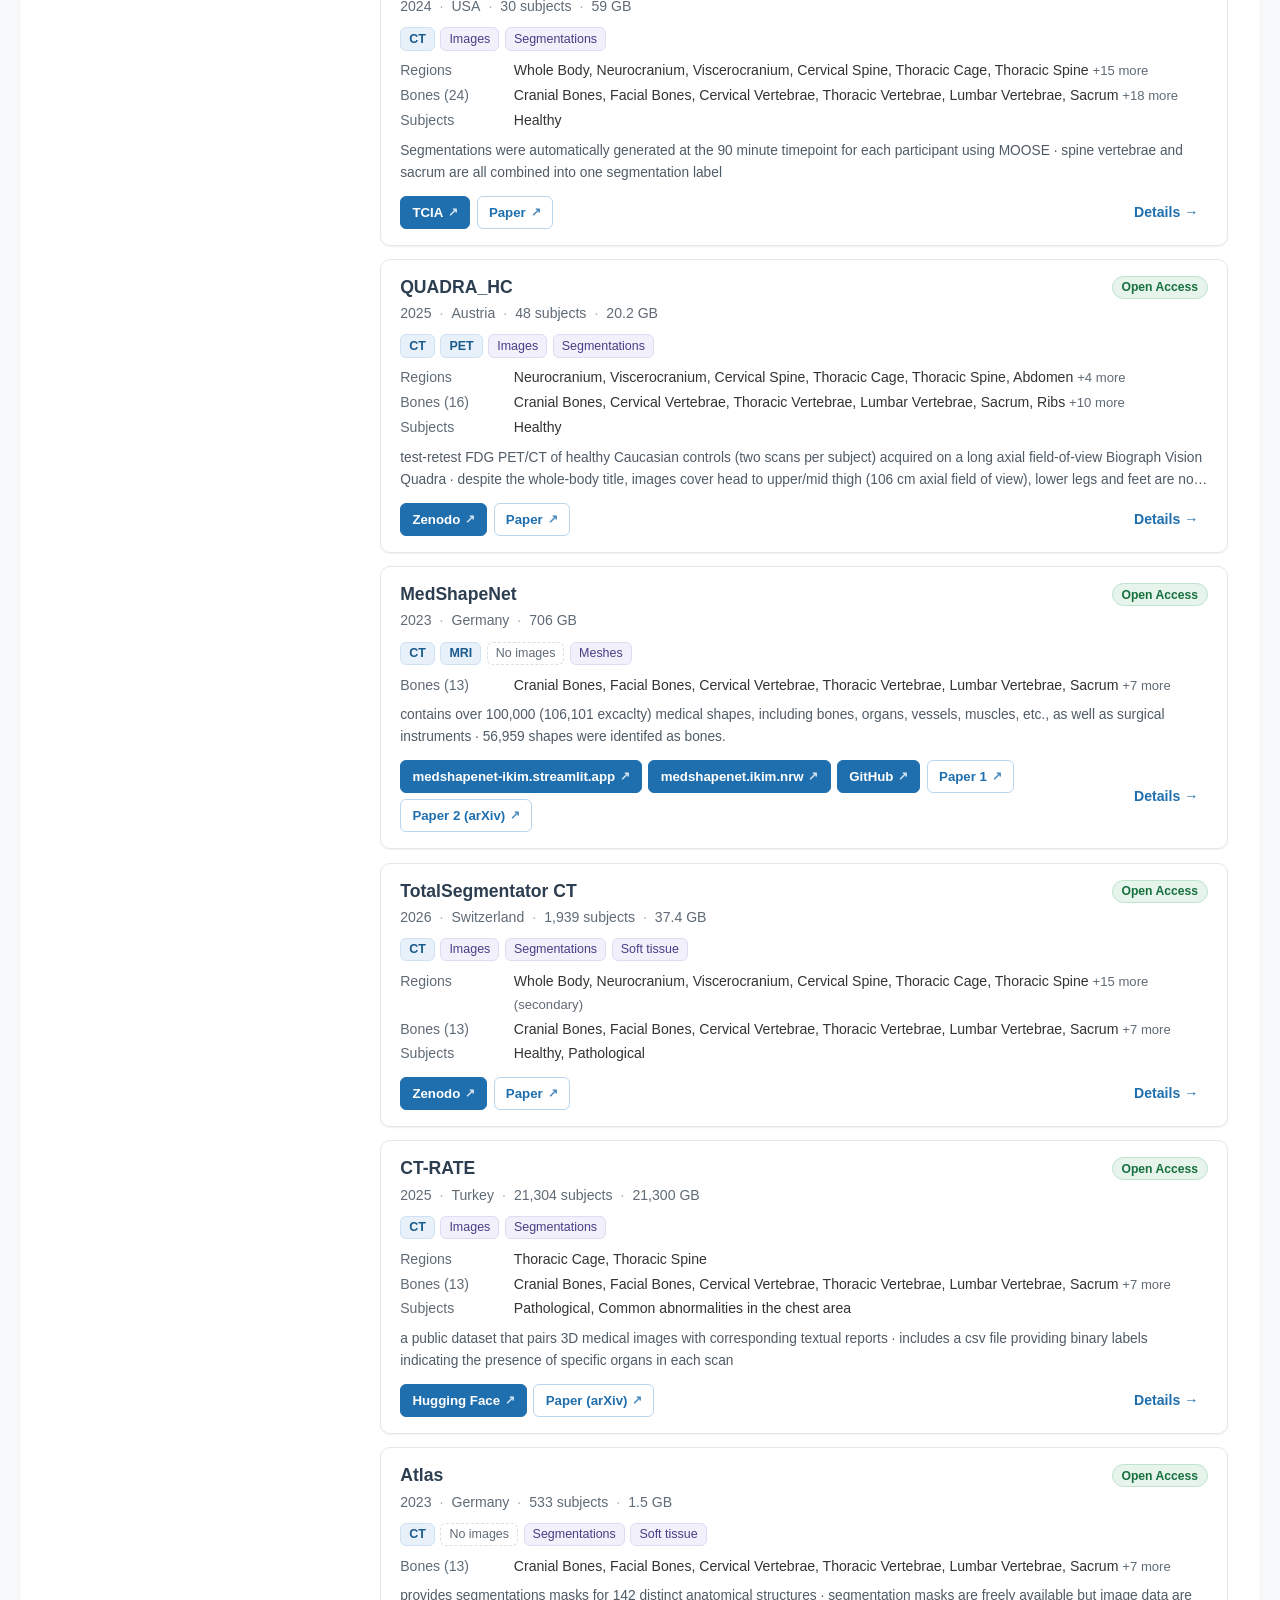
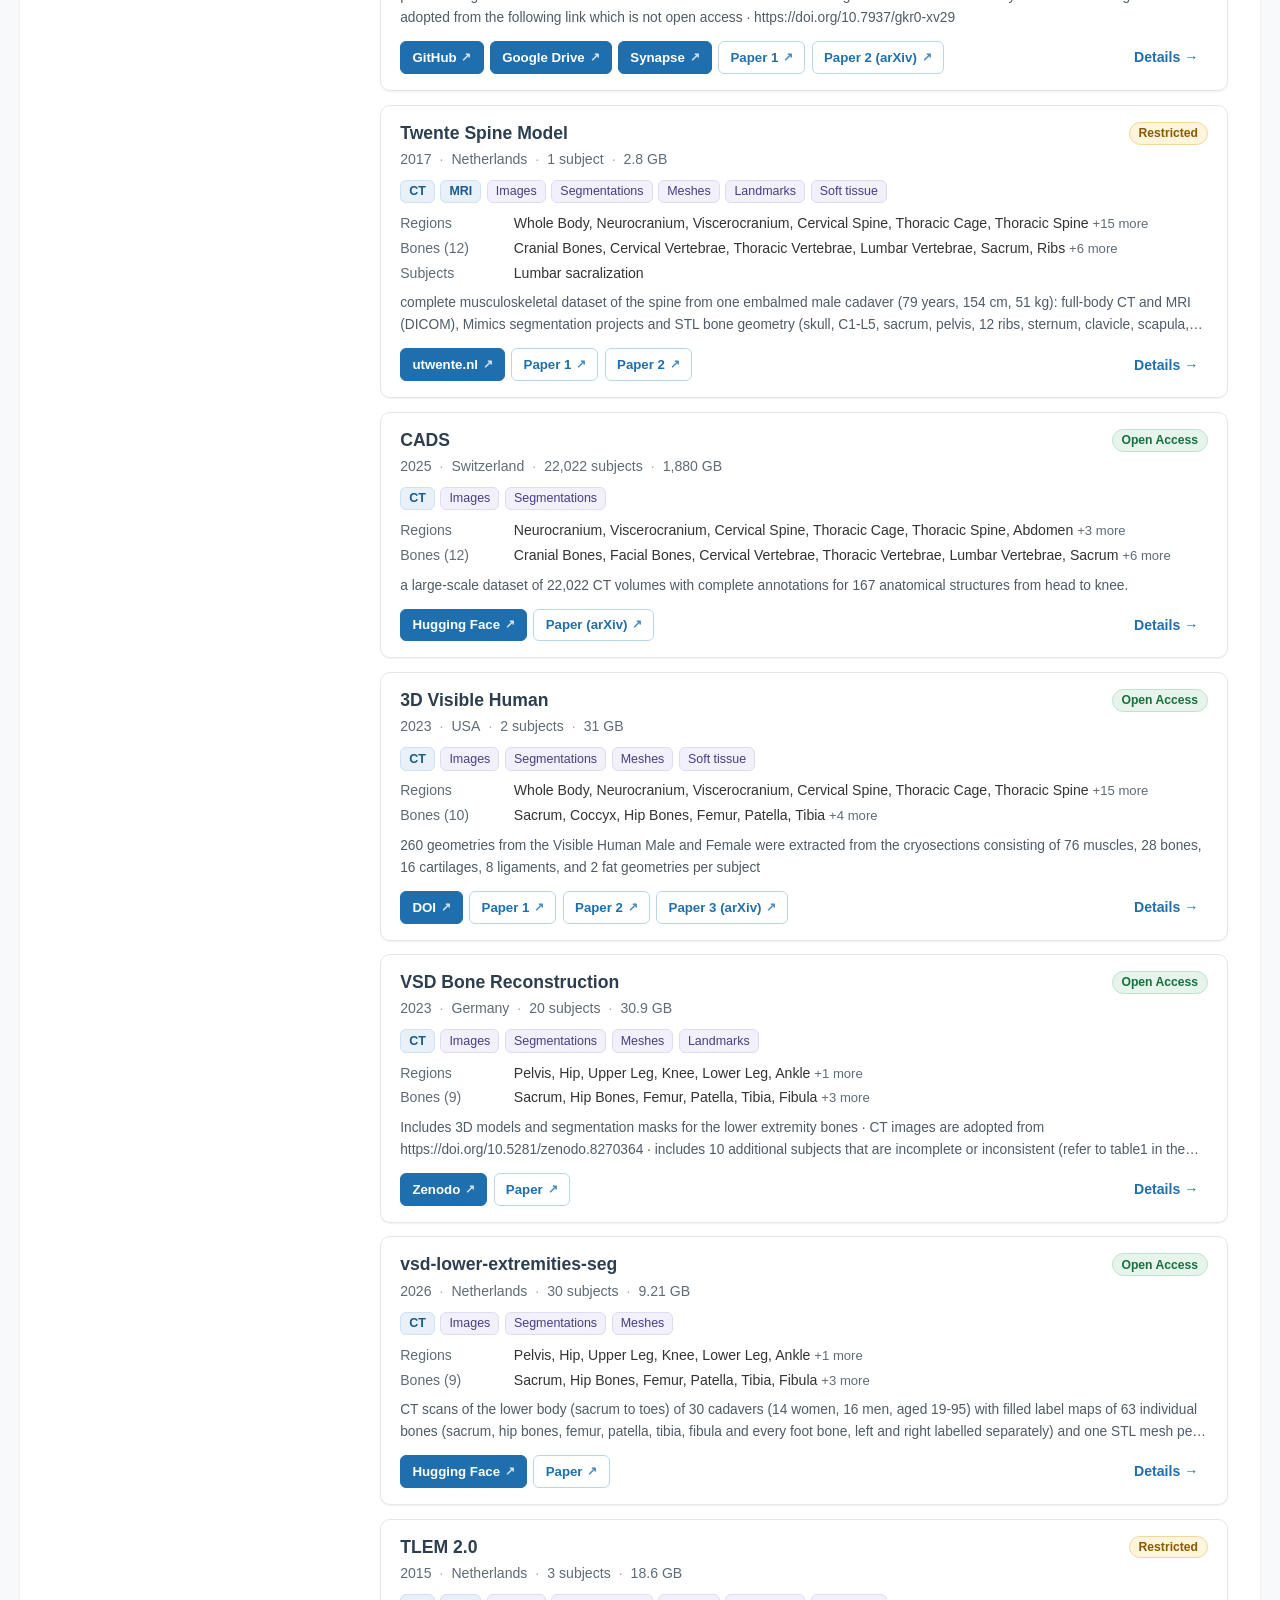
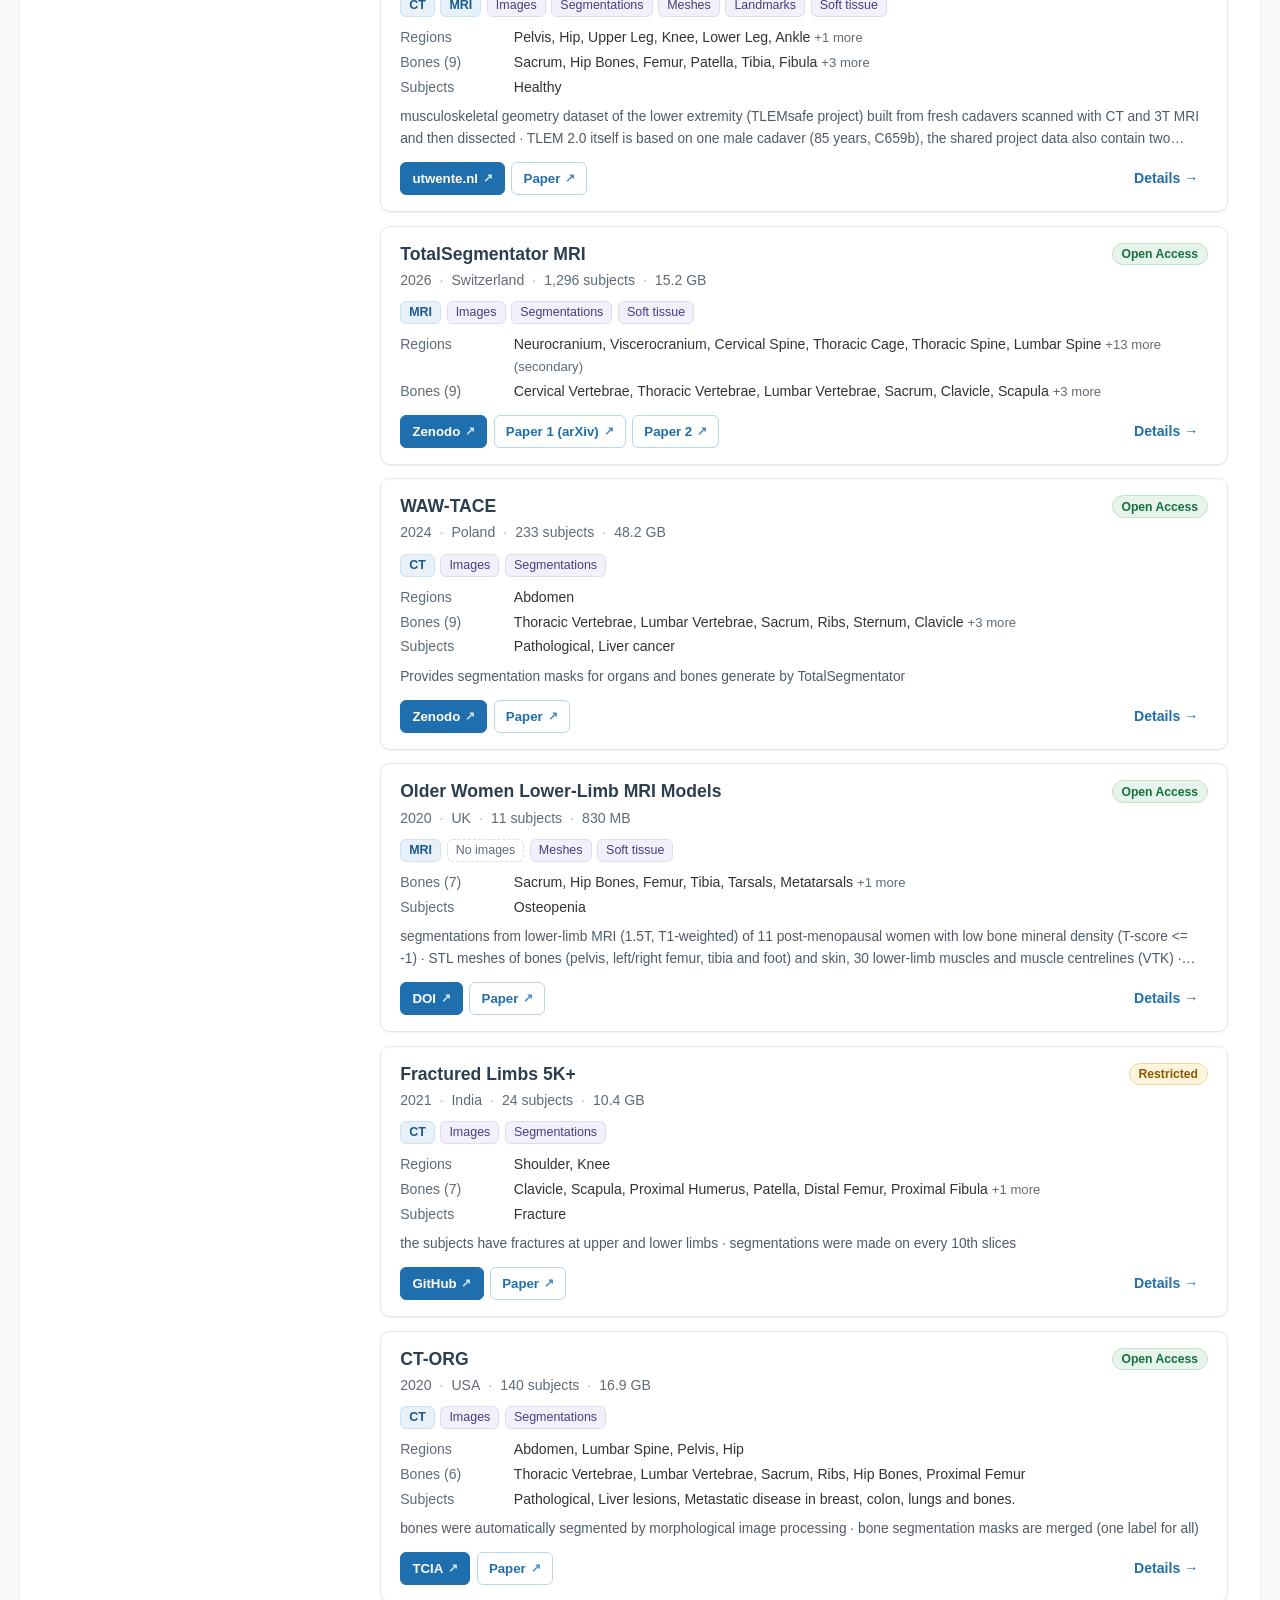
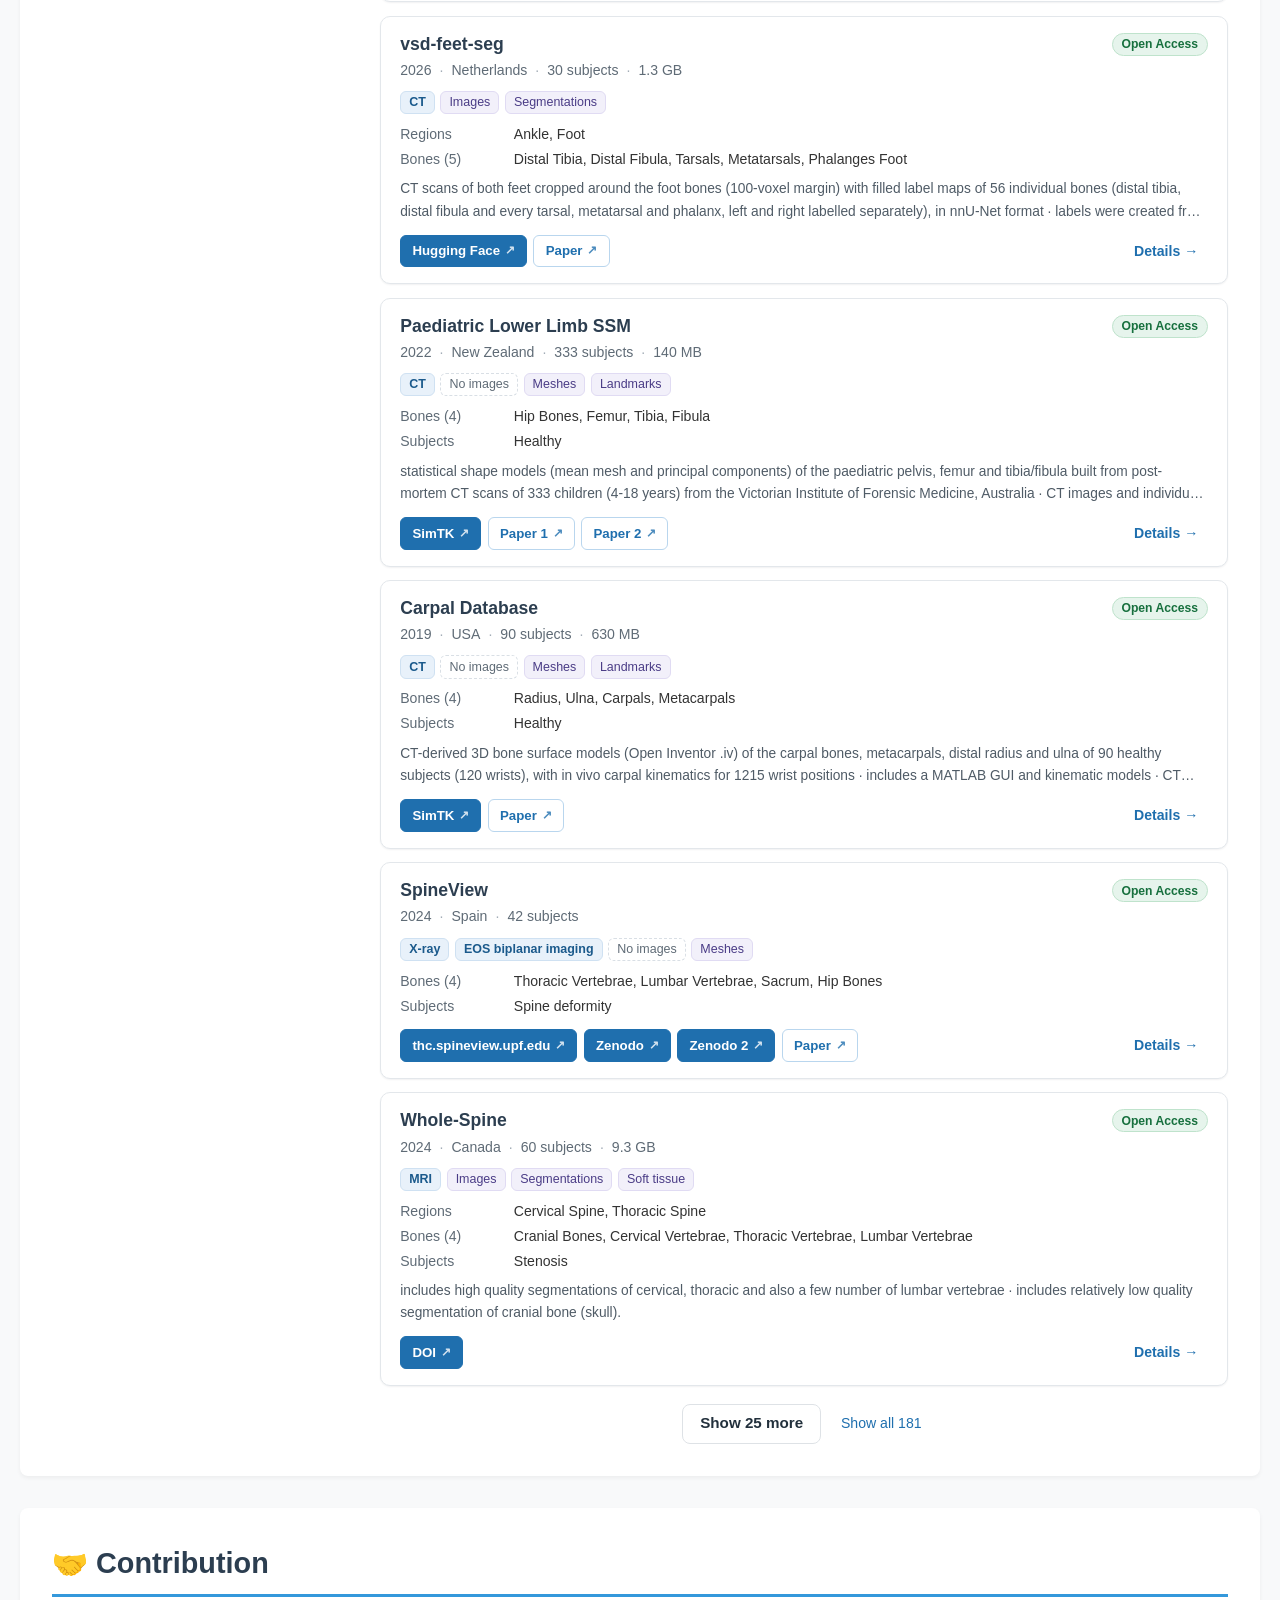
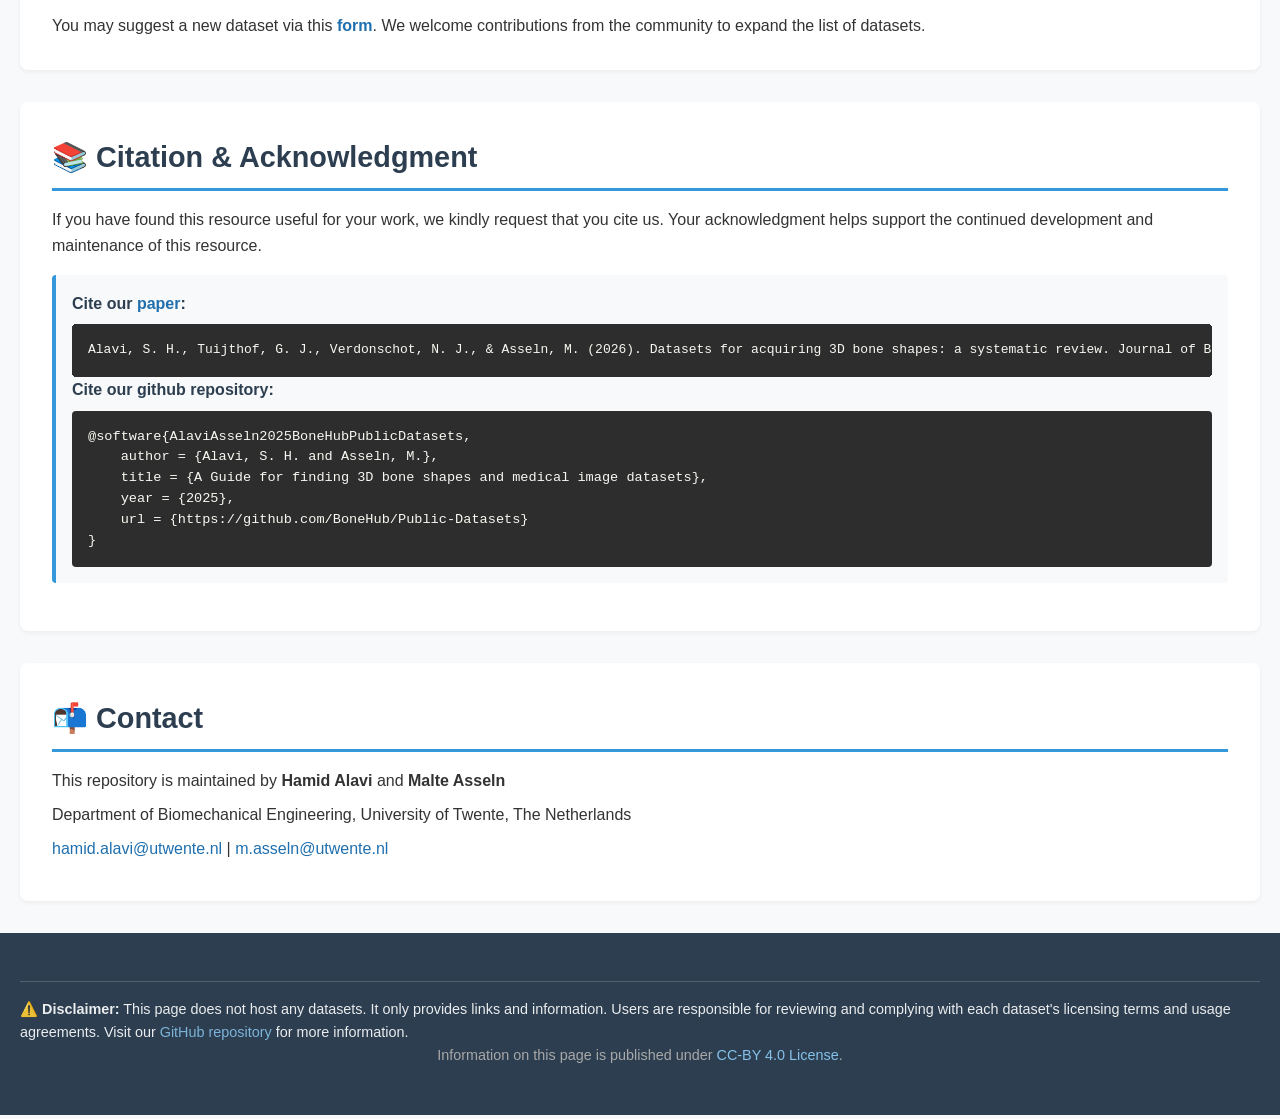
==== commit 4088d43e: "Redesign dataset table as a faceted browser Replace the 29-column table with a filter sidebar, datas" ====
--- a/webpage/index.html
+++ b/webpage/index.html
@@ -48,47 +48,98 @@
             </p>
         </section>
 
-        <section class="search-section">
+        <section class="browse" id="browse">
             <h2>🔍 Browse Datasets</h2>
-            <div class="search-controls">
-                <input type="text" id="searchInput" placeholder="Search datasets..." aria-label="Search datasets">
-                <button id="clearFilters" class="btn-secondary">Clear Filters</button>
-                <button id="toggleColumns" class="btn-secondary">Show/Hide Columns</button>
-                <button id="exportCSV" class="btn-export">📥 Export to CSV</button>
-            </div>
-            <div class="stats">
-                <span id="datasetCount">Loading datasets...</span>
-                <span class="filter-hint" style="float: right; font-style: italic; color: #666; font-size: 0.85rem;">
-                    <p style="font-size: 0.9rem; color: #555; margin-top: 0.5rem; margin-bottom: 1rem;">
-                        ℹ️ Not sure what each column means? Check this
+            <p class="browse-intro">Narrow the list by what you need (imaging modality, body region, bone shapes,
+                usage rights), then open any dataset to see all of its details.</p>
+
+            <div class="toolbar">
+                <div class="search-box">
+                    <svg width="18" height="18" viewBox="0 0 24 24" fill="none" stroke="currentColor"
+                        stroke-width="2" stroke-linecap="round" aria-hidden="true">
+                        <circle cx="11" cy="11" r="7" />
+                        <path d="m20 20-3.5-3.5" />
+                    </svg>
+                    <input type="search" id="searchInput" autocomplete="off"
+                        placeholder="Search names, bones, conditions, remarks… (e.g. femur MRI)"
+                        aria-label="Search datasets">
+                </div>
+                <button type="button" id="openFilters" class="btn btn-ghost filters-toggle" aria-controls="filterPanel"
+                    aria-expanded="false">
+                    <svg width="16" height="16" viewBox="0 0 24 24" fill="none" stroke="currentColor"
+                        stroke-width="2" stroke-linecap="round" aria-hidden="true">
+                        <path d="M4 6h16M7 12h10M10 18h4" />
+                    </svg>
+                    Filters <span id="filterCountBadge" class="count-badge" hidden></span>
+                </button>
+                <label class="sort-control">
+                    <span>Sort</span>
+                    <select id="sortSelect" aria-label="Sort datasets"></select>
+                </label>
+                <div class="view-toggle" role="group" aria-label="Result layout">
+                    <button type="button" data-view="cards" aria-pressed="true" title="Card view">
+                        <svg width="16" height="16" viewBox="0 0 24 24" fill="none" stroke="currentColor"
+                            stroke-width="2" aria-hidden="true">
+                            <rect x="3" y="4" width="18" height="7" rx="1.5" />
+                            <rect x="3" y="14" width="18" height="7" rx="1.5" />
+                        </svg>
+                        Cards
+                    </button>
+                    <button type="button" data-view="table" aria-pressed="false" title="Compact table view">
+                        <svg width="16" height="16" viewBox="0 0 24 24" fill="none" stroke="currentColor"
+                            stroke-width="2" aria-hidden="true">
+                            <path d="M3 5h18M3 10h18M3 15h18M3 20h18" />
+                        </svg>
+                        Table
+                    </button>
+                </div>
+                <button type="button" id="exportCSV" class="btn btn-export" title="Download the filtered datasets (all columns) as CSV">
+                    <svg width="16" height="16" viewBox="0 0 24 24" fill="none" stroke="currentColor"
+                        stroke-width="2" stroke-linecap="round" stroke-linejoin="round" aria-hidden="true">
+                        <path d="M12 4v11m0 0-4-4m4 4 4-4M5 20h14" />
+                    </svg>
+                    Export CSV
+                </button>
+            </div>
+
+            <div class="browse-layout">
+                <aside id="filterPanel" class="filter-panel" aria-label="Filters">
+                    <div class="filter-panel-head">
+                        <strong>Filters</strong>
+                        <div>
+                            <button type="button" id="clearFilters" class="link-btn">Clear all</button>
+                            <button type="button" id="closeFilters" class="icon-btn panel-close"
+                                aria-label="Close filters">
+                                <svg width="18" height="18" viewBox="0 0 24 24" fill="none" stroke="currentColor"
+                                    stroke-width="2" stroke-linecap="round" aria-hidden="true">
+                                    <path d="M6 6l12 12M18 6 6 18" />
+                                </svg>
+                            </button>
+                        </div>
+                    </div>
+                    <div id="facets"></div>
+                    <p class="facet-guide">What do the fields mean? See the
                         <a href="https://github.com/BoneHub/Public-Datasets/blob/main/data/README.md" target="_blank"
-                            rel="noopener noreferrer">guide</a>.
+                            rel="noopener noreferrer">column guide</a>.
                     </p>
-                    <p>💡 Tip: Use &gt;, &lt;, &gt;=, &lt;=, = in numeric columns (e.g., "&gt;100" in Number of
-                        Subjects)</p>
-                </span>
-            </div>
-            <div id="columnToggles" class="column-toggles" style="display: none;">
-                <h3>Select Columns to Display</h3>
-                <div id="columnCheckboxes" class="checkbox-grid">
-                    <!-- Column checkboxes will be dynamically generated -->
-                </div>
-            </div>
-
-            <div class="table-container">
-                <table id="datasetsTable">
-                    <thead>
-                        <tr id="tableHeader">
-                            <!-- Headers will be dynamically generated -->
-                        </tr>
-                        <tr id="filterRow">
-                            <!-- Filter inputs will be dynamically generated -->
-                        </tr>
-                    </thead>
-                    <tbody id="tableBody">
-                        <!-- Data rows will be dynamically generated -->
-                    </tbody>
-                </table>
+                    <div class="filter-panel-foot">
+                        <button type="button" id="applyFilters" class="btn btn-primary">Show results</button>
+                    </div>
+                </aside>
+
+                <div class="results">
+                    <div class="results-bar">
+                        <div id="datasetCount" class="result-count" aria-live="polite">Loading datasets…</div>
+                        <button type="button" id="copyViewLink" class="link-btn"
+                            title="Copy a link that reopens this exact filtered view">Copy link to this view</button>
+                    </div>
+                    <div id="activeChips" class="active-chips"></div>
+                    <div id="results"></div>
+                    <div id="showMoreWrap" class="show-more" hidden>
+                        <button type="button" id="showMore" class="btn btn-ghost">Show more</button>
+                        <button type="button" id="showAll" class="link-btn">Show all</button>
+                    </div>
+                </div>
             </div>
         </section>
 
@@ -144,6 +195,41 @@
             <div id="visitor-counter" style="text-align: right; margin-top: 1rem;"></div>
         </div>
     </footer>
+
+    <div id="backdrop" class="backdrop"></div>
+    <aside id="detailDrawer" class="drawer" role="dialog" aria-modal="true" aria-labelledby="drawerTitle"
+        aria-hidden="true">
+        <div class="drawer-bar">
+            <div class="drawer-nav">
+                <button type="button" id="prevDataset" class="icon-btn" aria-label="Previous dataset"
+                    title="Previous dataset (←)">
+                    <svg width="18" height="18" viewBox="0 0 24 24" fill="none" stroke="currentColor"
+                        stroke-width="2" stroke-linecap="round" aria-hidden="true">
+                        <path d="m15 6-6 6 6 6" />
+                    </svg>
+                </button>
+                <span id="drawerPos" class="drawer-pos"></span>
+                <button type="button" id="nextDataset" class="icon-btn" aria-label="Next dataset"
+                    title="Next dataset (→)">
+                    <svg width="18" height="18" viewBox="0 0 24 24" fill="none" stroke="currentColor"
+                        stroke-width="2" stroke-linecap="round" aria-hidden="true">
+                        <path d="m9 6 6 6-6 6" />
+                    </svg>
+                </button>
+            </div>
+            <div class="drawer-tools">
+                <button type="button" id="copyDatasetLink" class="link-btn">Copy link</button>
+                <button type="button" id="closeDrawer" class="icon-btn" aria-label="Close details" title="Close (Esc)">
+                    <svg width="20" height="20" viewBox="0 0 24 24" fill="none" stroke="currentColor"
+                        stroke-width="2" stroke-linecap="round" aria-hidden="true">
+                        <path d="M6 6l12 12M18 6 6 18" />
+                    </svg>
+                </button>
+            </div>
+        </div>
+        <div id="drawerBody" class="drawer-body"></div>
+    </aside>
+    <div id="toast" class="toast" role="status" aria-live="polite"></div>
 
     <script src="data.js"></script>
     <script src="app.js"></script>
--- a/webpage/styles.css
+++ b/webpage/styles.css
@@ -7,14 +7,37 @@
     --text-color: #333333;
     --border-color: #dee2e6;
     --hover-color: #f1f3f5;
-    --link-color: #3498db;
-    --link-hover: #2980b9;
+    --link-color: #1f6fae;
+    --link-hover: #155a8f;
+
+    --ink: #22303c;
+    --muted: #5f6b76;
+    --line: #e3e7eb;
+    --panel: #fbfcfd;
+    --chip-bg: #eef3f8;
+    --hit-bg: #fff0b3;
+    --ok: #17703e;
+    --ok-bg: #e6f4ec;
+    --ok-line: #bfe3cc;
+    --warn: #8a5a00;
+    --warn-bg: #fff4dc;
+    --warn-line: #f0d79c;
+    --neutral: #55616c;
+    --neutral-bg: #eef1f4;
+    --neutral-line: #d9dfe5;
+    --radius: 10px;
+    --shadow-1: 0 1px 2px rgba(16, 24, 40, 0.06);
+    --shadow-2: 0 10px 30px rgba(16, 24, 40, 0.18);
 }
 
 * {
     margin: 0;
     padding: 0;
     box-sizing: border-box;
+}
+
+[hidden] {
+    display: none !important;
 }
 
 body {
@@ -24,6 +47,31 @@
     background-color: var(--background-color);
 }
 
+body.has-overlay {
+    overflow: hidden;
+}
+
+button,
+input,
+select {
+    font: inherit;
+    color: inherit;
+}
+
+.visually-hidden {
+    position: absolute;
+    width: 1px;
+    height: 1px;
+    overflow: hidden;
+    clip: rect(0 0 0 0);
+    white-space: nowrap;
+}
+
+:focus-visible {
+    outline: 2px solid var(--secondary-color);
+    outline-offset: 2px;
+}
+
 .container {
     max-width: 1400px;
     margin: 0 auto;
@@ -35,7 +83,7 @@
     background: linear-gradient(135deg, var(--primary-color) 0%, var(--secondary-color) 100%);
     color: white;
     padding: 2rem 0;
-    box-shadow: 0 2px 8px rgba(0,0,0,0.1);
+    box-shadow: 0 2px 8px rgba(0, 0, 0, 0.1);
 }
 
 .header-top {
@@ -109,7 +157,7 @@
     margin-bottom: 2rem;
     padding: 2rem;
     border-radius: 8px;
-    box-shadow: 0 2px 4px rgba(0,0,0,0.05);
+    box-shadow: 0 2px 4px rgba(0, 0, 0, 0.05);
 }
 
 section h2 {
@@ -120,16 +168,6 @@
     padding-bottom: 0.5rem;
 }
 
-.intro ul {
-    list-style-position: inside;
-    margin: 1rem 0;
-    padding-left: 1rem;
-}
-
-.intro li {
-    margin: 0.5rem 0;
-}
-
 .note {
     background-color: #fff3cd;
     border-left: 4px solid #ffc107;
@@ -138,294 +176,1199 @@
     border-radius: 4px;
 }
 
-/* Search Section */
-.search-controls {
-    display: flex;
-    gap: 1rem;
-    margin-bottom: 1rem;
+/* Links */
+a {
+    color: var(--link-color);
+    text-decoration: none;
+    transition: color 0.2s;
+}
+
+a:hover {
+    color: var(--link-hover);
+    text-decoration: underline;
+}
+
+/* ------------------------------------------------------------------ */
+/* Generic controls                                                    */
+/* ------------------------------------------------------------------ */
+
+.btn {
+    display: inline-flex;
+    align-items: center;
+    gap: 0.45rem;
+    padding: 0.62rem 1.05rem;
+    border-radius: 8px;
+    border: 1px solid transparent;
+    cursor: pointer;
+    font-size: 0.95rem;
+    font-weight: 600;
+    line-height: 1.2;
+    white-space: nowrap;
+    transition: background-color 0.15s, border-color 0.15s, color 0.15s;
+}
+
+.btn-primary {
+    background: var(--primary-color);
+    color: #fff;
+}
+
+.btn-primary:hover {
+    background: #1f2d3a;
+}
+
+.btn-ghost {
+    background: #fff;
+    border-color: var(--border-color);
+    color: var(--ink);
+}
+
+.btn-ghost:hover {
+    border-color: var(--secondary-color);
+    color: var(--link-color);
+}
+
+.btn-export {
+    background-color: #1e874b;
+    color: #fff;
+}
+
+.btn-export:hover {
+    background-color: #186d3c;
+}
+
+.link-btn {
+    background: none;
+    border: 0;
+    padding: 0.15rem 0.25rem;
+    color: var(--link-color);
+    cursor: pointer;
+    font-size: 0.88rem;
+    border-radius: 4px;
+}
+
+.link-btn:hover {
+    color: var(--link-hover);
+    text-decoration: underline;
+}
+
+.icon-btn {
+    display: inline-flex;
+    align-items: center;
+    justify-content: center;
+    width: 2.25rem;
+    height: 2.25rem;
+    border-radius: 8px;
+    border: 1px solid transparent;
+    background: none;
+    color: var(--ink);
+    cursor: pointer;
+}
+
+.icon-btn:hover:not(:disabled) {
+    background: var(--hover-color);
+}
+
+.icon-btn:disabled {
+    opacity: 0.35;
+    cursor: default;
+}
+
+.count-badge,
+.facet-badge {
+    display: inline-block;
+    min-width: 1.35rem;
+    padding: 0 0.4rem;
+    border-radius: 999px;
+    background: var(--secondary-color);
+    color: #fff;
+    font-size: 0.72rem;
+    font-weight: 700;
+    line-height: 1.35rem;
+    text-align: center;
+}
+
+.muted {
+    color: var(--muted);
+}
+
+/* ------------------------------------------------------------------ */
+/* Browse section                                                      */
+/* ------------------------------------------------------------------ */
+
+.browse-intro {
+    color: var(--muted);
+    margin: -0.25rem 0 1.1rem;
+}
+
+.toolbar {
+    display: flex;
     flex-wrap: wrap;
+    gap: 0.75rem;
+    align-items: center;
+    margin-bottom: 1.4rem;
+}
+
+.search-box {
+    position: relative;
+    flex: 1 1 340px;
+    min-width: 0;
+}
+
+.search-box svg {
+    position: absolute;
+    left: 0.85rem;
+    top: 50%;
+    transform: translateY(-50%);
+    color: var(--muted);
+    pointer-events: none;
 }
 
 #searchInput {
-    flex: 1;
-    min-width: 300px;
-    padding: 0.75rem;
+    width: 100%;
+    padding: 0.7rem 0.9rem 0.7rem 2.5rem;
     font-size: 1rem;
     border: 2px solid var(--border-color);
-    border-radius: 4px;
-    transition: border-color 0.3s;
+    border-radius: 8px;
+    background: #fff;
+    transition: border-color 0.15s, box-shadow 0.15s;
 }
 
 #searchInput:focus {
     outline: none;
     border-color: var(--secondary-color);
-}
-
-.btn-secondary {
-    padding: 0.75rem 1.5rem;
-    background-color: var(--secondary-color);
-    color: white;
-    border: none;
+    box-shadow: 0 0 0 3px rgba(52, 152, 219, 0.18);
+}
+
+.filters-toggle {
+    display: none;
+}
+
+.sort-control {
+    display: inline-flex;
+    align-items: center;
+    gap: 0.5rem;
+    font-size: 0.9rem;
+    color: var(--muted);
+}
+
+.sort-control select {
+    padding: 0.6rem 2rem 0.6rem 0.75rem;
+    border: 1px solid var(--border-color);
+    border-radius: 8px;
+    background: #fff url("data:image/svg+xml,%3Csvg xmlns='http://www.w3.org/2000/svg' width='12' height='12' viewBox='0 0 24 24' fill='none' stroke='%235f6b76' stroke-width='2.5'%3E%3Cpath d='m6 9 6 6 6-6'/%3E%3C/svg%3E") right 0.7rem center no-repeat;
+    appearance: none;
+    -webkit-appearance: none;
+    color: var(--ink);
+    font-size: 0.92rem;
+    cursor: pointer;
+}
+
+.view-toggle {
+    display: inline-flex;
+    border: 1px solid var(--border-color);
+    border-radius: 8px;
+    overflow: hidden;
+    background: #fff;
+}
+
+.view-toggle button {
+    display: inline-flex;
+    align-items: center;
+    gap: 0.4rem;
+    padding: 0.58rem 0.85rem;
+    border: 0;
+    background: none;
+    color: var(--muted);
+    font-size: 0.9rem;
+    cursor: pointer;
+}
+
+.view-toggle button+button {
+    border-left: 1px solid var(--border-color);
+}
+
+.view-toggle button[aria-pressed="true"] {
+    background: var(--primary-color);
+    color: #fff;
+}
+
+.browse-layout {
+    display: grid;
+    grid-template-columns: 300px minmax(0, 1fr);
+    gap: 1.75rem;
+    align-items: start;
+}
+
+/* ------------------------------------------------------------------ */
+/* Filter panel                                                        */
+/* ------------------------------------------------------------------ */
+
+.filter-panel {
+    position: sticky;
+    top: 1rem;
+    max-height: calc(100vh - 2rem);
+    overflow-y: auto;
+    overscroll-behavior: contain;
+    border: 1px solid var(--line);
+    border-radius: var(--radius);
+    background: var(--panel);
+    scrollbar-width: thin;
+}
+
+.filter-panel-head {
+    position: sticky;
+    top: 0;
+    z-index: 2;
+    display: flex;
+    justify-content: space-between;
+    align-items: center;
+    padding: 0.7rem 0.75rem 0.7rem 1rem;
+    background: var(--panel);
+    border-bottom: 1px solid var(--line);
+    color: var(--ink);
+}
+
+.filter-panel-head>div {
+    display: flex;
+    align-items: center;
+    gap: 0.25rem;
+}
+
+.panel-close,
+.filter-panel-foot {
+    display: none;
+}
+
+.facet {
+    border-bottom: 1px solid var(--line);
+}
+
+.facet>summary {
+    display: flex;
+    align-items: center;
+    gap: 0.5rem;
+    padding: 0.75rem 1rem;
+    list-style: none;
+    cursor: pointer;
+    font-weight: 600;
+    font-size: 0.93rem;
+    color: var(--ink);
+    user-select: none;
+}
+
+.facet>summary::-webkit-details-marker {
+    display: none;
+}
+
+.facet>summary::after {
+    content: '';
+    margin-left: auto;
+    width: 0.45rem;
+    height: 0.45rem;
+    border-right: 2px solid var(--muted);
+    border-bottom: 2px solid var(--muted);
+    transform: rotate(45deg) translate(-2px, -2px);
+    transition: transform 0.15s;
+}
+
+.facet[open]>summary::after {
+    transform: rotate(-135deg) translate(-2px, -2px);
+}
+
+.facet>summary:hover {
+    background: var(--hover-color);
+}
+
+.facet-body {
+    padding: 0 1rem 1rem;
+}
+
+.facet-note {
+    font-size: 0.78rem;
+    color: var(--muted);
+    margin-bottom: 0.5rem;
+}
+
+.facet-tools {
+    display: flex;
+    flex-wrap: wrap;
+    align-items: center;
+    justify-content: space-between;
+    gap: 0.4rem 0.75rem;
+    margin-bottom: 0.6rem;
+}
+
+.seg {
+    display: inline-flex;
+    align-items: center;
+    border: 1px solid var(--border-color);
+    border-radius: 6px;
+    overflow: hidden;
+    background: #fff;
+    font-size: 0.78rem;
+}
+
+.seg-label {
+    padding: 0.15rem 0.5rem;
+    color: var(--muted);
+    border-right: 1px solid var(--border-color);
+}
+
+.seg button {
+    padding: 0.15rem 0.55rem;
+    border: 0;
+    background: none;
+    cursor: pointer;
+    color: var(--muted);
+}
+
+.seg button+button {
+    border-left: 1px solid var(--border-color);
+}
+
+.seg button[aria-pressed="true"] {
+    background: var(--primary-color);
+    color: #fff;
+}
+
+.mini-check {
+    display: inline-flex;
+    align-items: center;
+    gap: 0.35rem;
+    font-size: 0.78rem;
+    color: var(--muted);
+    cursor: pointer;
+}
+
+.facet-search {
+    width: 100%;
+    margin-bottom: 0.55rem;
+    padding: 0.4rem 0.6rem;
+    border: 1px solid var(--border-color);
+    border-radius: 6px;
+    font-size: 0.85rem;
+    background: #fff;
+}
+
+.facet-search:focus {
+    outline: none;
+    border-color: var(--secondary-color);
+}
+
+.facet-options.is-chips:not(.is-grouped),
+.opt-group-items {
+    display: flex;
+    flex-wrap: wrap;
+    gap: 0.35rem;
+}
+
+.opt-group+.opt-group {
+    margin-top: 0.65rem;
+}
+
+.opt-group-title {
+    margin-bottom: 0.3rem;
+    font-size: 0.7rem;
+    font-weight: 700;
+    letter-spacing: 0.05em;
+    text-transform: uppercase;
+    color: var(--muted);
+}
+
+.opt {
+    cursor: pointer;
+}
+
+.opt:disabled {
+    opacity: 0.4;
+    cursor: default;
+}
+
+.opt-count {
+    color: var(--muted);
+    font-size: 0.78rem;
+    font-variant-numeric: tabular-nums;
+}
+
+.opt-row {
+    display: flex;
+    align-items: center;
+    gap: 0.6rem;
+    width: 100%;
+    padding: 0.28rem 0.3rem;
+    border: 0;
+    border-radius: 6px;
+    background: none;
+    text-align: left;
+    font-size: 0.9rem;
+    color: var(--text-color);
+}
+
+.opt-row::before {
+    content: '';
+    flex: 0 0 auto;
+    width: 1rem;
+    height: 1rem;
+    border: 1.5px solid #98a4b0;
     border-radius: 4px;
+    background: #fff;
+}
+
+.opt-row[aria-pressed="true"]::before {
+    border-color: var(--secondary-color);
+    background: var(--secondary-color) url("data:image/svg+xml,%3Csvg xmlns='http://www.w3.org/2000/svg' width='12' height='12' viewBox='0 0 24 24' fill='none' stroke='white' stroke-width='3.5' stroke-linecap='round' stroke-linejoin='round'%3E%3Cpath d='M5 12.5 10 17 19 7'/%3E%3C/svg%3E") center no-repeat;
+}
+
+.opt-row:hover:not(:disabled) {
+    background: var(--hover-color);
+}
+
+.opt-row .opt-label {
+    flex: 1 1 auto;
+    min-width: 0;
+}
+
+.opt-chip {
+    display: inline-flex;
+    align-items: center;
+    gap: 0.35rem;
+    padding: 0.22rem 0.6rem;
+    border: 1px solid var(--border-color);
+    border-radius: 999px;
+    background: #fff;
+    font-size: 0.82rem;
+    color: var(--text-color);
+}
+
+.opt-chip .opt-count {
+    font-size: 0.72rem;
+}
+
+.opt-chip:hover:not(:disabled) {
+    border-color: var(--secondary-color);
+}
+
+.opt-chip[aria-pressed="true"] {
+    background: var(--primary-color);
+    border-color: var(--primary-color);
+    color: #fff;
+}
+
+.opt-chip[aria-pressed="true"] .opt-count {
+    color: rgba(255, 255, 255, 0.75);
+}
+
+.facet-more {
+    margin-top: 0.35rem;
+}
+
+.range-row {
+    display: grid;
+    grid-template-columns: 5.2rem minmax(0, 1fr) auto minmax(0, 1fr);
+    align-items: center;
+    gap: 0.4rem;
+    margin-bottom: 0.45rem;
+}
+
+.range-label {
+    font-size: 0.86rem;
+    color: var(--ink);
+}
+
+.range-row input {
+    width: 100%;
+    padding: 0.35rem 0.5rem;
+    border: 1px solid var(--border-color);
+    border-radius: 6px;
+    font-size: 0.85rem;
+    background: #fff;
+}
+
+.range-row input:focus {
+    outline: none;
+    border-color: var(--secondary-color);
+}
+
+.range-dash {
+    color: var(--muted);
+}
+
+.facet-guide {
+    padding: 0.85rem 1rem;
+    font-size: 0.82rem;
+    color: var(--muted);
+}
+
+/* ------------------------------------------------------------------ */
+/* Results                                                             */
+/* ------------------------------------------------------------------ */
+
+.results {
+    min-width: 0;
+}
+
+.results-bar {
+    display: flex;
+    flex-wrap: wrap;
+    align-items: baseline;
+    justify-content: space-between;
+    gap: 0.5rem 1rem;
+    margin-bottom: 0.6rem;
+}
+
+.result-count {
+    font-size: 1.02rem;
+    color: var(--ink);
+}
+
+.result-count strong {
+    font-size: 1.2rem;
+}
+
+.active-chips {
+    display: flex;
+    flex-wrap: wrap;
+    align-items: center;
+    gap: 0.4rem;
+    margin-bottom: 0.9rem;
+}
+
+.active-chip {
+    display: inline-flex;
+    align-items: center;
+    gap: 0.35rem;
+    padding: 0.2rem 0.45rem 0.2rem 0.7rem;
+    border: 1px solid #cfe3f4;
+    border-radius: 999px;
+    background: #e9f3fb;
+    color: #164f7a;
+    font-size: 0.82rem;
     cursor: pointer;
+}
+
+.active-chip .x {
     font-size: 1rem;
-    transition: background-color 0.3s;
-}
-
-.btn-secondary:hover {
-    background-color: var(--link-hover);
-}
-
-.btn-export {
-    padding: 0.75rem 1.5rem;
-    background-color: #27ae60;
-    color: white;
-    border: none;
-    border-radius: 4px;
+    line-height: 1;
+    opacity: 0.7;
+}
+
+.active-chip:hover {
+    border-color: #9cc6e8;
+}
+
+.active-chip:hover .x {
+    opacity: 1;
+}
+
+/* Cards */
+.card-list {
+    display: flex;
+    flex-direction: column;
+    gap: 0.85rem;
+}
+
+.card {
+    padding: 1rem 1.2rem;
+    border: 1px solid var(--line);
+    border-radius: var(--radius);
+    background: #fff;
+    box-shadow: var(--shadow-1);
     cursor: pointer;
-    font-size: 1rem;
-    transition: background-color 0.3s;
+    transition: border-color 0.15s, box-shadow 0.15s;
+}
+
+.card:hover {
+    border-color: #b7d5ee;
+    box-shadow: 0 6px 18px rgba(44, 62, 80, 0.09);
+}
+
+.card-head {
+    display: flex;
+    align-items: flex-start;
+    justify-content: space-between;
+    gap: 1rem;
+}
+
+.card-title {
+    font-size: 1.1rem;
+    line-height: 1.35;
+}
+
+.card-open {
+    padding: 0;
+    border: 0;
+    background: none;
+    color: var(--primary-color);
+    font-weight: 700;
+    text-align: left;
+    cursor: pointer;
+}
+
+.card:hover .card-open,
+.card-open:hover {
+    color: var(--link-color);
+}
+
+.card-badges {
+    display: flex;
+    flex-wrap: wrap;
+    justify-content: flex-end;
+    gap: 0.3rem;
+    flex-shrink: 0;
+}
+
+.card-meta {
+    display: flex;
+    flex-wrap: wrap;
+    margin-top: 0.15rem;
+    color: var(--muted);
+    font-size: 0.88rem;
+}
+
+.card-meta span+span::before {
+    content: '·';
+    margin: 0 0.5rem;
+    color: #a3adb7;
+}
+
+.card-tags {
+    display: flex;
+    flex-wrap: wrap;
+    gap: 0.35rem;
+    margin: 0.6rem 0 0.2rem;
+}
+
+.tag {
+    display: inline-block;
+    padding: 0.08rem 0.5rem;
+    border: 1px solid transparent;
+    border-radius: 6px;
+    font-size: 0.78rem;
+    line-height: 1.5;
+}
+
+.tag-modality {
+    background: #e8f1fa;
+    border-color: #cfe1f2;
+    color: #1b5a8c;
+    font-weight: 700;
+}
+
+.tag-data {
+    background: #f2f0fa;
+    border-color: #e0dbf3;
+    color: #4a3c86;
+}
+
+.tag.is-muted {
+    background: #fff;
+    border-style: dashed;
+    border-color: var(--neutral-line);
+    color: var(--muted);
+}
+
+.tag.is-hit {
+    box-shadow: 0 0 0 2px #f2c94c;
+}
+
+.badge {
+    display: inline-block;
+    padding: 0.08rem 0.55rem;
+    border: 1px solid;
+    border-radius: 999px;
+    font-size: 0.76rem;
     font-weight: 600;
-}
-
-.btn-export:hover {
-    background-color: #229954;
-}
-
-.stats {
-    padding: 0.75rem;
-    background-color: var(--hover-color);
-    border-radius: 4px;
+    line-height: 1.5;
+    white-space: nowrap;
+}
+
+.badge-ok {
+    background: var(--ok-bg);
+    border-color: var(--ok-line);
+    color: var(--ok);
+}
+
+.badge-warn {
+    background: var(--warn-bg);
+    border-color: var(--warn-line);
+    color: var(--warn);
+}
+
+.badge-neutral {
+    background: var(--neutral-bg);
+    border-color: var(--neutral-line);
+    color: var(--neutral);
+}
+
+.card-facts {
+    display: grid;
+    gap: 0.15rem;
+    margin-top: 0.55rem;
+    font-size: 0.88rem;
+}
+
+.card-facts>div {
+    display: grid;
+    grid-template-columns: 6.5rem minmax(0, 1fr);
+    gap: 0.6rem;
+}
+
+.card-facts dt {
+    color: var(--muted);
+}
+
+.card-facts dd {
+    color: var(--text-color);
+}
+
+mark {
+    padding: 0 0.15rem;
+    border-radius: 3px;
+    background: var(--hit-bg);
+    color: inherit;
     font-weight: 600;
-    display: flex;
+}
+
+.more {
+    color: var(--muted);
+    font-size: 0.82rem;
+    white-space: nowrap;
+}
+
+.card-remarks {
+    display: -webkit-box;
+    -webkit-line-clamp: 2;
+    -webkit-box-orient: vertical;
+    overflow: hidden;
+    margin-top: 0.5rem;
+    color: #4f5b66;
+    font-size: 0.86rem;
+}
+
+.card-actions {
+    display: flex;
+    align-items: center;
     justify-content: space-between;
-    align-items: center;
+    gap: 0.75rem;
+    margin-top: 0.75rem;
+}
+
+.card-links {
+    display: flex;
     flex-wrap: wrap;
-    gap: 0.5rem;
-}
-
-.filter-hint {
+    gap: 0.4rem;
+}
+
+.btn-link {
+    display: inline-flex;
+    align-items: center;
+    gap: 0.3rem;
+    padding: 0.3rem 0.7rem;
+    border: 1px solid var(--link-color);
+    border-radius: 6px;
+    background: var(--link-color);
+    color: #fff;
+    font-size: 0.83rem;
+    font-weight: 600;
+    white-space: nowrap;
+    text-decoration: none;
+    transition: background-color 0.15s, border-color 0.15s;
+}
+
+.btn-link:hover {
+    background: var(--link-hover);
+    border-color: var(--link-hover);
+    color: #fff;
+    text-decoration: none;
+}
+
+.btn-link-ghost {
+    background: #fff;
+    color: var(--link-color);
+    border-color: #b9d6ee;
+}
+
+.btn-link-ghost:hover {
+    background: #eef6fc;
+    border-color: var(--secondary-color);
+    color: var(--link-hover);
+}
+
+.btn-link .ext {
+    font-size: 0.75rem;
+    opacity: 0.8;
+}
+
+.btn-details {
     flex-shrink: 0;
-    font-weight: normal;
-}
-
-/* Table Section */
-.table-container {
+    padding: 0.3rem 0.6rem;
+    border: 0;
+    border-radius: 6px;
+    background: none;
+    color: var(--link-color);
+    font-size: 0.88rem;
+    font-weight: 600;
+    cursor: pointer;
+}
+
+.btn-details:hover {
+    background: #eef6fc;
+}
+
+/* Compact table */
+.table-wrap {
     overflow-x: auto;
-    overflow-y: auto;
-    margin-top: 1rem;
-    max-height: 600px;
-    border: 2px solid var(--border-color);
-    border-radius: 4px;
-    box-shadow: 0 2px 8px rgba(0,0,0,0.1);
-    /* Improve horizontal scrolling */
-    scrollbar-width: thin;
-    scrollbar-color: var(--secondary-color) var(--hover-color);
-}
-
-.table-container::-webkit-scrollbar {
-    height: 12px;
-    width: 12px;
-}
-
-.table-container::-webkit-scrollbar-track {
-    background: var(--hover-color);
-    border-radius: 4px;
-}
-
-.table-container::-webkit-scrollbar-thumb {
-    background: var(--secondary-color);
-    border-radius: 4px;
-}
-
-.table-container::-webkit-scrollbar-thumb:hover {
-    background: var(--link-hover);
-}
-
-table {
+    border: 1px solid var(--line);
+    border-radius: var(--radius);
+    background: #fff;
+}
+
+.dtable {
     width: 100%;
     border-collapse: collapse;
+    font-size: 0.86rem;
+}
+
+.dtable th,
+.dtable td {
+    padding: 0.5rem 0.6rem;
+    text-align: left;
+    vertical-align: middle;
+    border-bottom: 1px solid var(--line);
+}
+
+.dtable thead th {
+    background: #f4f6f8;
+    color: var(--ink);
+    font-weight: 700;
+    font-size: 0.8rem;
+    white-space: nowrap;
+}
+
+.dtable .num {
+    text-align: right;
+    font-variant-numeric: tabular-nums;
+    white-space: nowrap;
+}
+
+.th-sort {
+    display: inline-flex;
+    align-items: center;
+    gap: 0.3rem;
+    padding: 0;
+    border: 0;
+    background: none;
+    font-weight: 700;
+    cursor: pointer;
+}
+
+.sort-ind {
+    font-size: 0.7rem;
+    color: #9aa5b1;
+}
+
+.th-sort.is-active .sort-ind {
+    color: var(--secondary-color);
+}
+
+.dtable tbody tr {
+    cursor: pointer;
+}
+
+.dtable tbody tr:hover,
+.dtable tbody tr:focus-visible {
+    background: #f0f7fd;
+}
+
+.dtable tbody tr:last-child td {
+    border-bottom: 0;
+}
+
+.t-name {
+    min-width: 170px;
+    max-width: 260px;
+}
+
+.t-title {
+    font-weight: 600;
+    color: var(--primary-color);
+}
+
+.t-ext {
+    padding: 0 0.2rem;
+    border-radius: 4px;
+    font-size: 0.8rem;
+    font-weight: 700;
+    white-space: nowrap;
+}
+
+.t-ext:hover {
+    background: #eef6fc;
+    text-decoration: none;
+}
+
+.t-regions {
+    max-width: 180px;
+    overflow: hidden;
+    text-overflow: ellipsis;
+    white-space: nowrap;
+    color: #4f5b66;
+}
+
+.t-data,
+.t-access {
+    white-space: nowrap;
+}
+
+.ind {
+    display: inline-block;
+    min-width: 2rem;
+    margin-right: 0.15rem;
+    padding: 0 0.25rem;
+    border: 1px dashed #d4dae0;
+    border-radius: 4px;
+    color: #b3bcc5;
+    font-size: 0.7rem;
+    font-weight: 700;
+    text-align: center;
+}
+
+.ind.on {
+    border: 1px solid #e0dbf3;
+    background: #f2f0fa;
+    color: #4a3c86;
+}
+
+.show-more {
+    display: flex;
+    align-items: center;
+    justify-content: center;
+    gap: 1rem;
+    margin-top: 1.1rem;
+}
+
+.empty-state {
+    padding: 2.5rem 1rem;
+    text-align: center;
+    color: var(--muted);
+    border: 1px dashed var(--border-color);
+    border-radius: var(--radius);
+}
+
+.empty-state p+p {
+    margin-top: 0.25rem;
+}
+
+.empty-state .btn {
+    margin-top: 1rem;
+}
+
+/* ------------------------------------------------------------------ */
+/* Detail drawer                                                       */
+/* ------------------------------------------------------------------ */
+
+.backdrop {
+    position: fixed;
+    inset: 0;
+    z-index: 90;
+    background: rgba(15, 23, 32, 0.45);
+    opacity: 0;
+    visibility: hidden;
+    transition: opacity 0.2s, visibility 0s 0.2s;
+}
+
+.backdrop.is-visible {
+    opacity: 1;
+    visibility: visible;
+    transition: opacity 0.2s;
+}
+
+.drawer {
+    position: fixed;
+    top: 0;
+    right: 0;
+    bottom: 0;
+    z-index: 100;
+    display: flex;
+    flex-direction: column;
+    width: min(700px, 100%);
+    background: #fff;
+    box-shadow: var(--shadow-2);
+    transform: translateX(100%);
+    visibility: hidden;
+    transition: transform 0.25s ease, visibility 0s 0.25s;
+}
+
+.drawer.is-open {
+    transform: none;
+    visibility: visible;
+    transition: transform 0.25s ease;
+}
+
+.drawer-bar {
+    display: flex;
+    align-items: center;
+    justify-content: space-between;
+    gap: 1rem;
+    padding: 0.5rem 0.75rem;
+    border-bottom: 1px solid var(--line);
+    background: var(--panel);
+}
+
+.drawer-nav,
+.drawer-tools {
+    display: flex;
+    align-items: center;
+    gap: 0.25rem;
+}
+
+.drawer-pos {
+    min-width: 5.5rem;
+    text-align: center;
+    font-size: 0.85rem;
+    color: var(--muted);
+    font-variant-numeric: tabular-nums;
+}
+
+.drawer-body {
+    flex: 1;
+    overflow-y: auto;
+    overscroll-behavior: contain;
+    padding: 1.25rem 1.6rem 2rem;
+}
+
+.drawer-kicker {
+    font-size: 0.75rem;
+    font-weight: 700;
+    letter-spacing: 0.06em;
+    text-transform: uppercase;
+    color: var(--muted);
+}
+
+.drawer-title {
+    margin: 0.1rem 0 0.25rem;
+    font-size: 1.55rem;
+    line-height: 1.25;
+    color: var(--primary-color);
+}
+
+.drawer-actions {
+    display: flex;
+    flex-wrap: wrap;
+    gap: 0.45rem;
+    margin-top: 0.9rem;
+}
+
+.drawer-actions .btn-link {
+    padding: 0.42rem 0.85rem;
+    font-size: 0.88rem;
+}
+
+.drawer-note {
+    margin-top: 0.6rem;
+    font-size: 0.82rem;
+    color: var(--muted);
+}
+
+.dsec {
+    margin-top: 1.6rem;
+}
+
+.dsec h3 {
+    padding-bottom: 0.35rem;
+    margin-bottom: 0.2rem;
+    border-bottom: 2px solid var(--line);
+    font-size: 0.76rem;
+    font-weight: 700;
+    letter-spacing: 0.07em;
+    text-transform: uppercase;
+    color: var(--muted);
+}
+
+.fields .field {
+    display: grid;
+    grid-template-columns: 10.5rem minmax(0, 1fr);
+    gap: 0.9rem;
+    padding: 0.5rem 0;
+    border-bottom: 1px solid #f0f2f4;
+}
+
+.fields dt {
+    font-size: 0.86rem;
+    color: var(--muted);
+}
+
+.fields dt[title] {
+    text-decoration: underline dotted #a3adb7;
+    text-underline-offset: 3px;
+    cursor: help;
+}
+
+.fields dd {
+    font-size: 0.92rem;
+    overflow-wrap: anywhere;
+}
+
+.chips {
+    display: flex;
+    flex-wrap: wrap;
+    gap: 0.3rem;
+}
+
+.chip {
+    padding: 0.08rem 0.5rem;
+    border-radius: 6px;
+    background: var(--chip-bg);
+    font-size: 0.83rem;
+}
+
+.chip.is-hit {
+    background: var(--hit-bg);
+    font-weight: 600;
+}
+
+.bullets {
+    padding-left: 1.1rem;
+}
+
+.bullets li+li {
+    margin-top: 0.2rem;
+}
+
+.drawer-foot {
+    margin-top: 1.75rem;
+    padding-top: 1rem;
+    border-top: 1px solid var(--line);
+    font-size: 0.82rem;
+    color: var(--muted);
+}
+
+.toast {
+    position: fixed;
+    left: 50%;
+    bottom: 1.5rem;
+    z-index: 200;
+    padding: 0.6rem 1rem;
+    border-radius: 8px;
+    background: var(--primary-color);
+    color: #fff;
     font-size: 0.9rem;
-    background-color: white;
-}
-
-thead {
-    position: sticky;
-    top: 0;
-    background-color: var(--primary-color);
-    color: white;
-    z-index: 10;
-}
-
-/* Filter row sticky below header */
-#filterRow {
-    position: sticky;
-    top: 48px; /* Adjust based on header height */
-    background-color: #f8f9fa;
-    z-index: 9;
-}
-
-th {
-    padding: 1rem 0.75rem;
-    text-align: left;
-    font-weight: 600;
-    white-space: nowrap;
-    border-right: 1px solid rgba(255,255,255,0.1);
-}
-
-th.sortable {
-    cursor: pointer;
-    user-select: none;
-    position: relative;
-    padding-right: 1.6rem;
-}
-
-th.sortable::after {
-    content: '↕';
-    position: absolute;
-    right: 0.5rem;
-    opacity: 0.45;
-    font-size: 0.85rem;
-}
-
-th.sortable.sort-active::after {
+    box-shadow: var(--shadow-2);
+    opacity: 0;
+    transform: translate(-50%, 0.5rem);
+    pointer-events: none;
+    transition: opacity 0.2s, transform 0.2s;
+}
+
+.toast.is-visible {
     opacity: 1;
-}
-
-th.sortable.sort-asc::after {
-    content: '▲';
-}
-
-th.sortable.sort-desc::after {
-    content: '▼';
-}
-
-th:last-child {
-    border-right: none;
-}
-
-/* Sticky first column */
-th:first-child,
-td:first-child {
-    position: sticky;
-    left: 0;
-    z-index: 5;
-    background-color: var(--card-background);
-    box-shadow: 2px 0 5px rgba(0,0,0,0.15);
-    font-weight: 600;
-}
-
-thead th:first-child {
-    background-color: var(--primary-color);
-    z-index: 15;
-}
-
-#filterRow td:first-child {
-    background-color: #f8f9fa;
-    z-index: 5;
-}
-
-tbody tr:hover td:first-child {
-    background-color: #e3f2fd;
-}
-
-tbody tr:nth-child(even) td:first-child {
-    background-color: #fafafa;
-}
-
-tbody tr:nth-child(even):hover td:first-child {
-    background-color: #e3f2fd;
-}
-
-/* Column visibility */
-.column-hidden {
-    display: none;
-}
-
-.filter-input {
-    width: 100%;
-    padding: 0.5rem;
-    border: 1px solid var(--border-color);
-    border-radius: 3px;
-    font-size: 0.85rem;
-    background-color: white;
-}
-
-.filter-input:focus {
-    outline: none;
-    border-color: var(--secondary-color);
-}
-
-#filterRow {
-    background-color: #f8f9fa;
-}
-
-#filterRow td {
-    padding: 0.5rem;
-    border-right: 1px solid var(--border-color);
-}
-
-#filterRow td:last-child {
-    border-right: none;
-}
-
-tbody tr {
-    border-bottom: 1px solid var(--border-color);
-    transition: background-color 0.2s;
-}
-
-tbody tr:hover {
-    background-color: #e3f2fd;
-}
-
-tbody tr:nth-child(even) {
-    background-color: #fafafa;
-}
-
-tbody tr:nth-child(even):hover {
-    background-color: #e3f2fd;
-}
-
-td {
-    padding: 0.75rem;
-    vertical-align: top;
-    border-right: 1px solid var(--border-color);
-}
-
-td:last-child {
-    border-right: none;
-}
-
-/* Links and Buttons */
-a {
-    color: var(--link-color);
-    text-decoration: none;
-    transition: color 0.3s;
-}
-
-a:hover {
-    color: var(--link-hover);
-    text-decoration: underline;
-}
-
-.btn-link {
-    display: inline-block;
-    padding: 0.4rem 0.8rem;
-    background-color: var(--secondary-color);
-    color: white;
-    border-radius: 4px;
-    font-size: 0.85rem;
-    margin: 0.2rem;
-    transition: background-color 0.3s;
-    text-decoration: none;
-}
-
-.btn-link:hover {
-    background-color: var(--link-hover);
-    text-decoration: none;
-}
-
-/* Footer */
+    transform: translate(-50%, 0);
+}
+
+/* ------------------------------------------------------------------ */
+/* Footer & other sections                                             */
+/* ------------------------------------------------------------------ */
+
 footer {
     background-color: var(--primary-color);
     color: white;
@@ -444,99 +1387,11 @@
 .disclaimer {
     margin-top: 1rem;
     padding-top: 1rem;
-    border-top: 1px solid rgba(255,255,255,0.2);
+    border-top: 1px solid rgba(255, 255, 255, 0.2);
     font-size: 0.9rem;
     opacity: 0.9;
 }
 
-/* Responsive Design */
-@media (max-width: 768px) {
-    header h1 {
-        font-size: 2rem;
-    }
-    
-    .subtitle {
-        font-size: 1rem;
-    }
-    
-    section {
-        padding: 1.5rem;
-    }
-    
-    .search-controls {
-        flex-direction: column;
-    }
-    
-    #searchInput {
-        min-width: 100%;
-    }
-    
-    table {
-        font-size: 0.8rem;
-    }
-    
-    th, td {
-        padding: 0.5rem;
-    }
-    
-    .checkbox-grid {
-        grid-template-columns: 1fr;
-    }
-}
-
-/* Loading State */
-.loading {
-    text-align: center;
-    padding: 2rem;
-    color: var(--secondary-color);
-}
-
-/* Empty State */
-.empty-state {
-    text-align: center;
-    padding: 2rem;
-    color: #666;
-}
-
-/* Column Toggles */
-.column-toggles {
-    margin-top: 1rem;
-    padding: 1rem;
-    background-color: var(--hover-color);
-    border-radius: 4px;
-    border: 1px solid var(--border-color);
-}
-
-.column-toggles h3 {
-    font-size: 1rem;
-    margin-bottom: 0.75rem;
-    color: var(--primary-color);
-}
-
-.checkbox-grid {
-    display: grid;
-    grid-template-columns: repeat(auto-fill, minmax(200px, 1fr));
-    gap: 0.5rem;
-}
-
-.column-checkbox {
-    display: flex;
-    align-items: center;
-    gap: 0.5rem;
-    padding: 0.25rem;
-}
-
-.column-checkbox input[type="checkbox"] {
-    cursor: pointer;
-}
-
-.column-checkbox label {
-    cursor: pointer;
-    user-select: none;
-    font-size: 0.9rem;
-}
-
-/* Citation Box */
 .citation-box {
     background-color: #f8f9fa;
     border-left: 4px solid var(--secondary-color);
@@ -566,7 +1421,154 @@
     line-height: 1.5;
 }
 
-/* Contact Section */
 .contact p {
     margin: 0.5rem 0;
 }
+
+/* ------------------------------------------------------------------ */
+/* Responsive                                                          */
+/* ------------------------------------------------------------------ */
+
+@media (max-width: 1000px) {
+    .browse-layout {
+        grid-template-columns: minmax(0, 1fr);
+    }
+
+    .filters-toggle {
+        display: inline-flex;
+    }
+
+    .filter-panel {
+        position: fixed;
+        top: 0;
+        left: 0;
+        bottom: 0;
+        z-index: 100;
+        width: min(380px, 92vw);
+        max-height: none;
+        border: 0;
+        border-radius: 0;
+        background: #fff;
+        box-shadow: var(--shadow-2);
+        transform: translateX(-100%);
+        visibility: hidden;
+        transition: transform 0.25s ease, visibility 0s 0.25s;
+    }
+
+    .filter-panel.is-open {
+        transform: none;
+        visibility: visible;
+        transition: transform 0.25s ease;
+    }
+
+    .filter-panel-head {
+        background: #fff;
+    }
+
+    .panel-close {
+        display: inline-flex;
+    }
+
+    .filter-panel-foot {
+        display: block;
+        position: sticky;
+        bottom: 0;
+        padding: 0.75rem 1rem;
+        background: #fff;
+        border-top: 1px solid var(--line);
+    }
+
+    .filter-panel-foot .btn {
+        width: 100%;
+        justify-content: center;
+    }
+}
+
+@media (max-width: 768px) {
+    header h1 {
+        font-size: 2rem;
+    }
+
+    .subtitle {
+        font-size: 1rem;
+    }
+
+    section {
+        padding: 1.25rem;
+    }
+
+    .container {
+        padding: 0 12px;
+    }
+
+    .toolbar {
+        gap: 0.5rem;
+    }
+
+    .search-box {
+        flex-basis: 100%;
+    }
+
+    .sort-control span {
+        display: none;
+    }
+
+    .btn-export {
+        margin-left: auto;
+    }
+
+    .card {
+        padding: 0.9rem;
+    }
+
+    .card-head {
+        flex-direction: column;
+        gap: 0.35rem;
+    }
+
+    .card-badges {
+        justify-content: flex-start;
+    }
+
+    .card-facts>div {
+        grid-template-columns: minmax(0, 1fr);
+        gap: 0;
+    }
+
+    .card-actions {
+        flex-direction: column;
+        align-items: flex-start;
+    }
+
+    .fields .field {
+        grid-template-columns: minmax(0, 1fr);
+        gap: 0.15rem;
+    }
+
+    .drawer-body {
+        padding: 1rem 1rem 2rem;
+    }
+}
+
+@media (max-width: 480px) {
+
+    .view-toggle button,
+    .btn-export {
+        font-size: 0;
+        gap: 0;
+        padding-left: 0.7rem;
+        padding-right: 0.7rem;
+    }
+
+    .view-toggle button svg,
+    .btn-export svg {
+        width: 18px;
+        height: 18px;
+    }
+}
+
+@media (prefers-reduced-motion: reduce) {
+    * {
+        transition: none !important;
+    }
+}
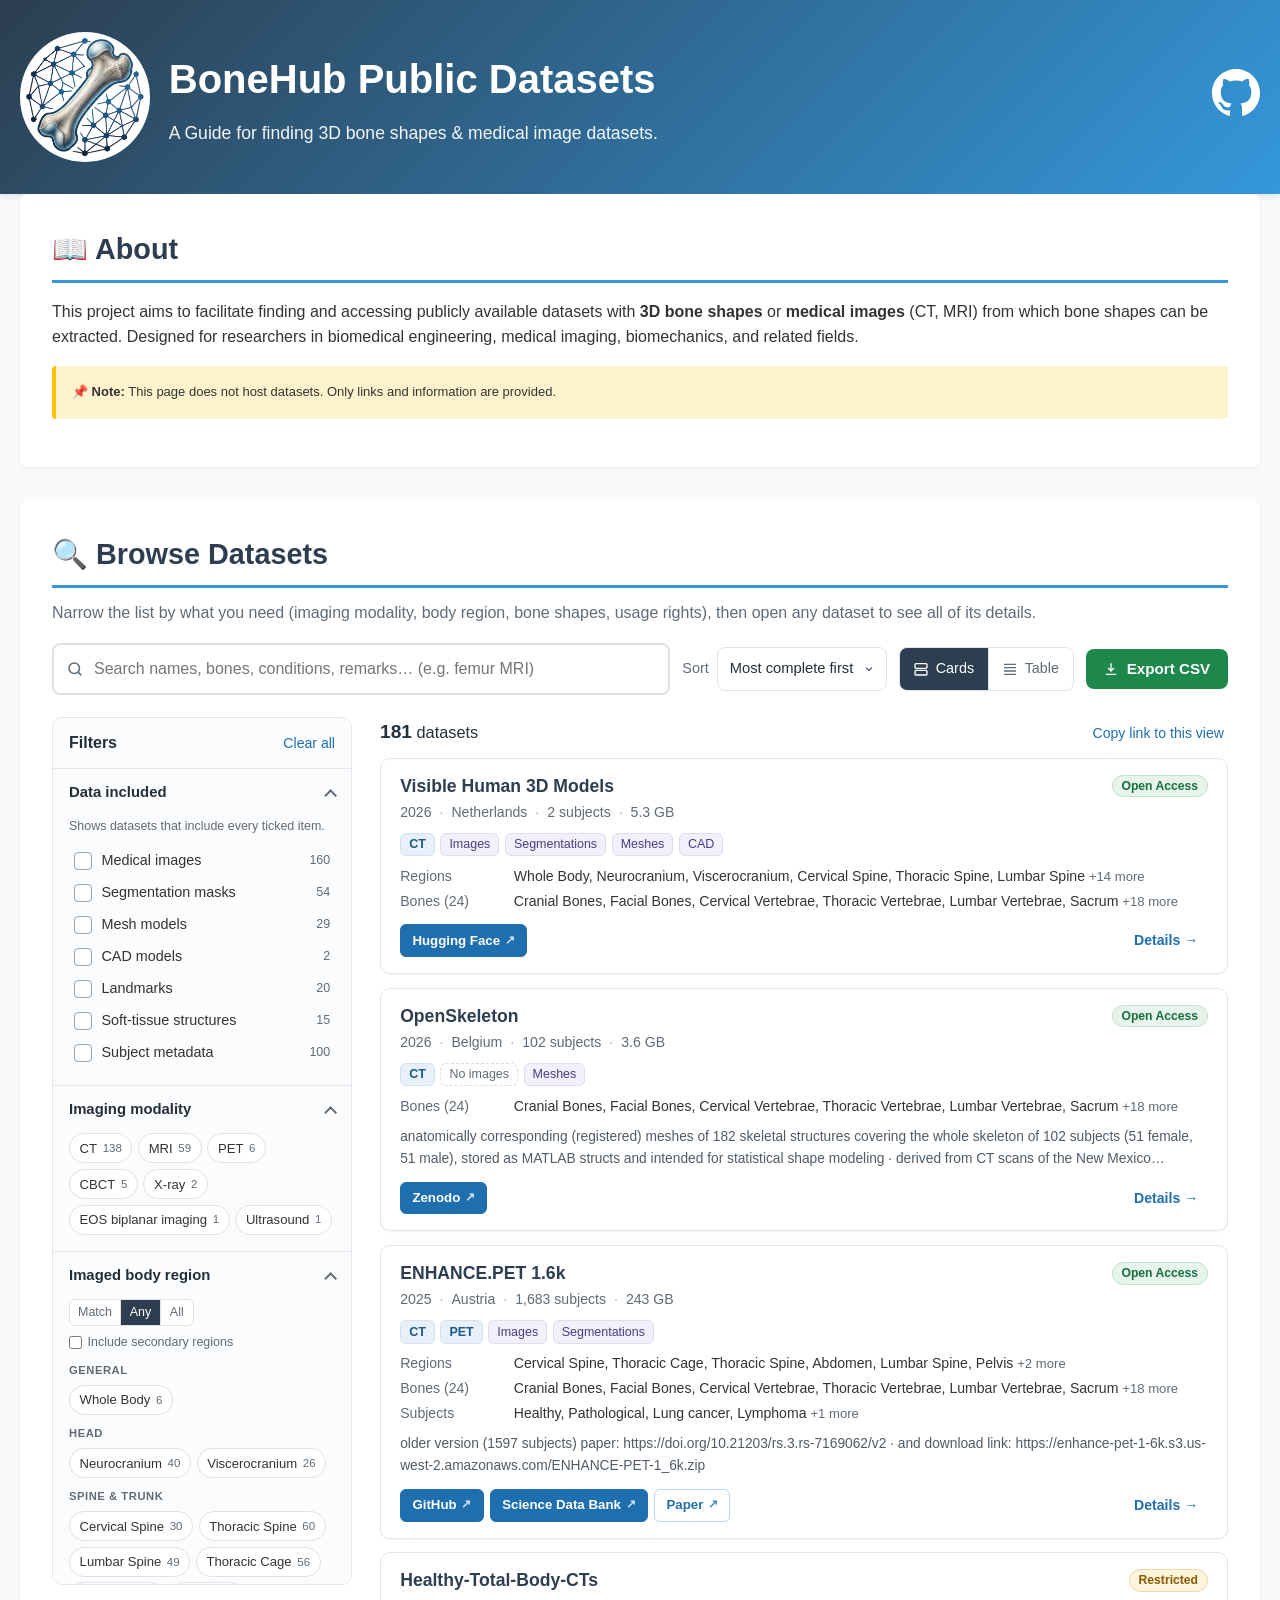
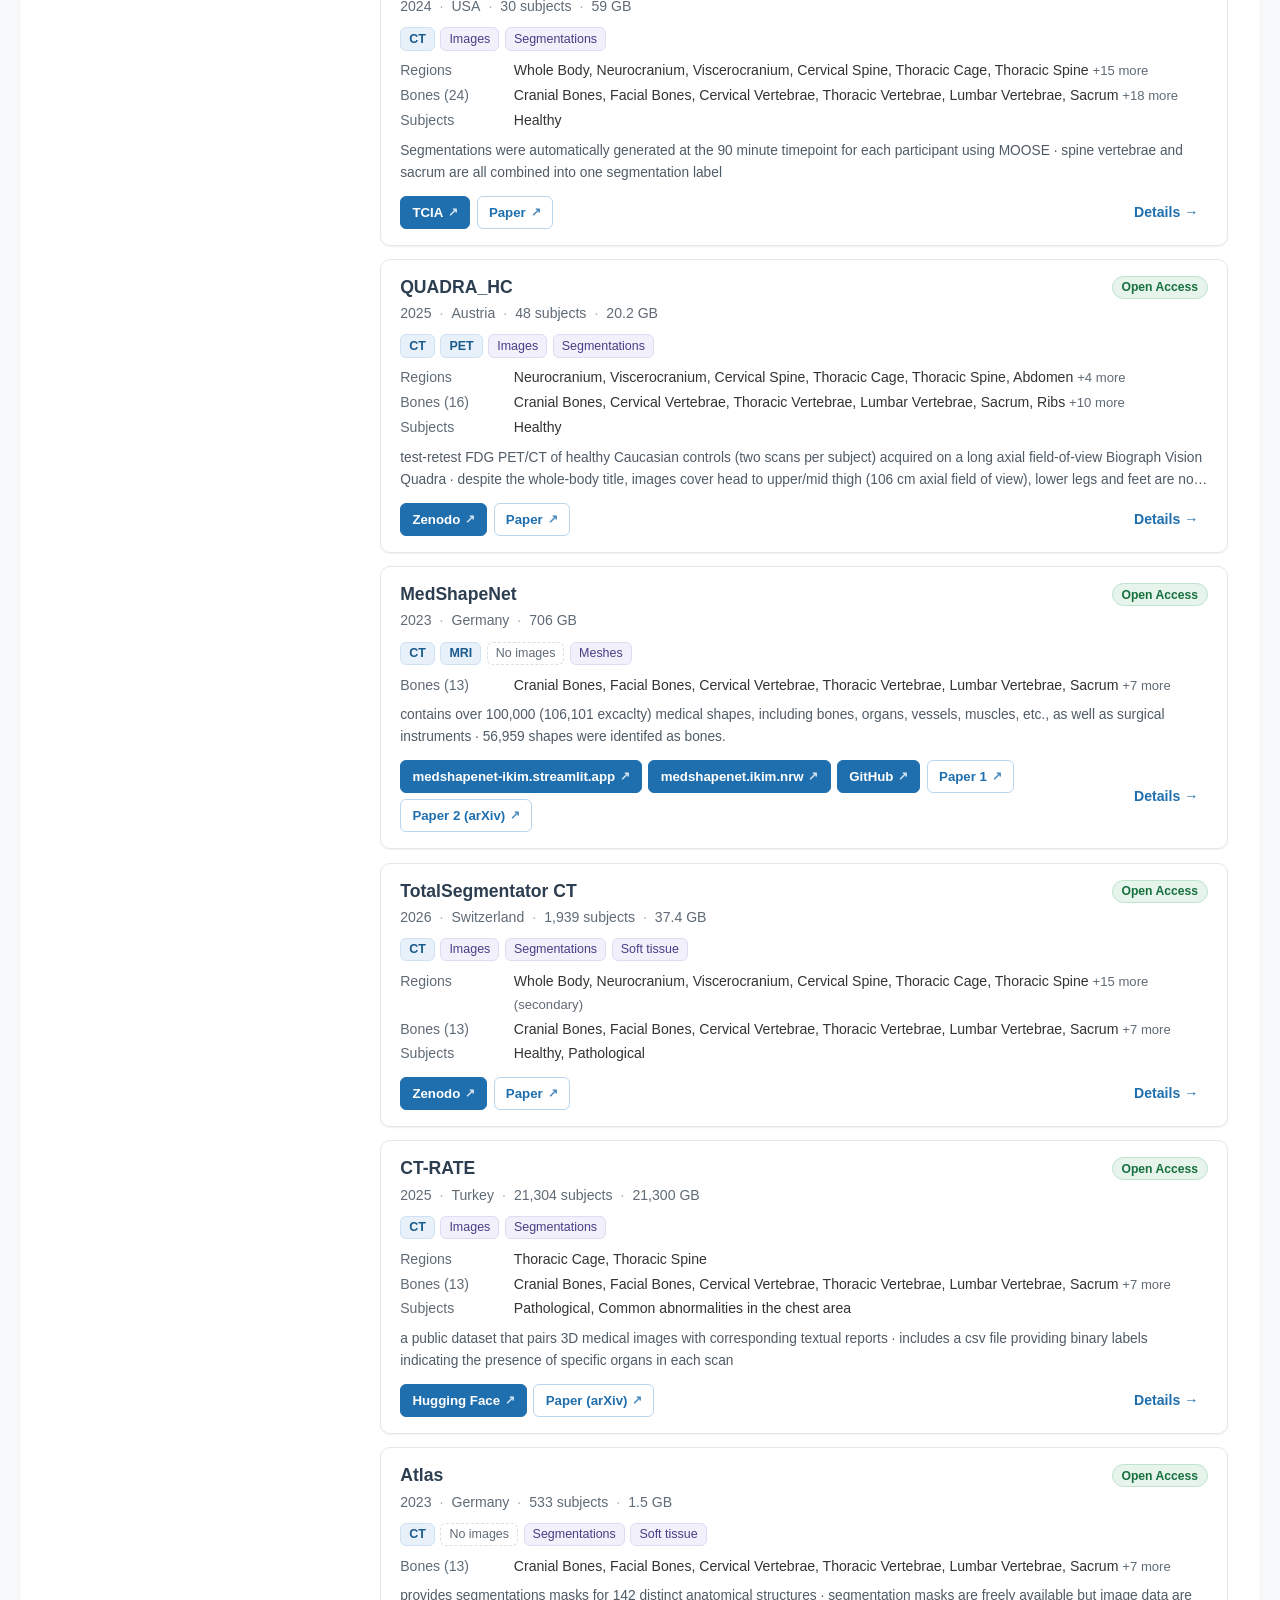
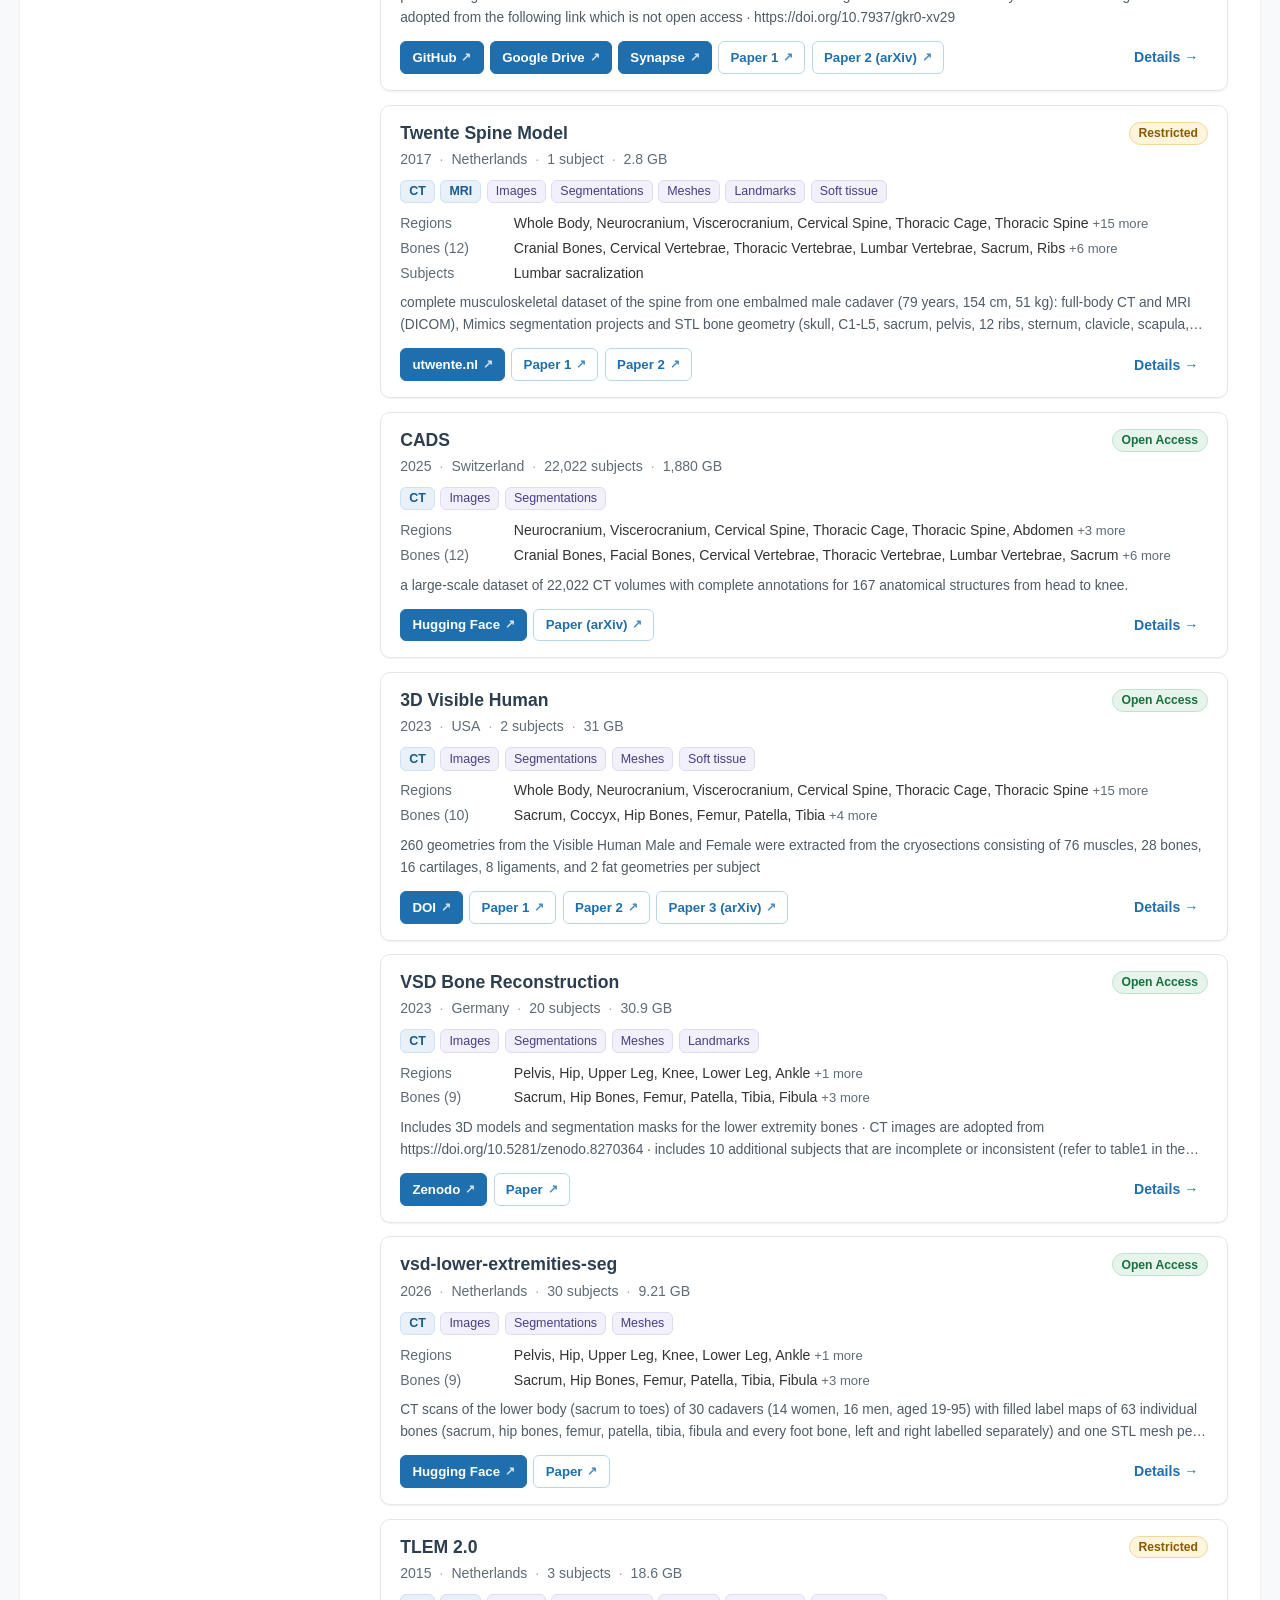
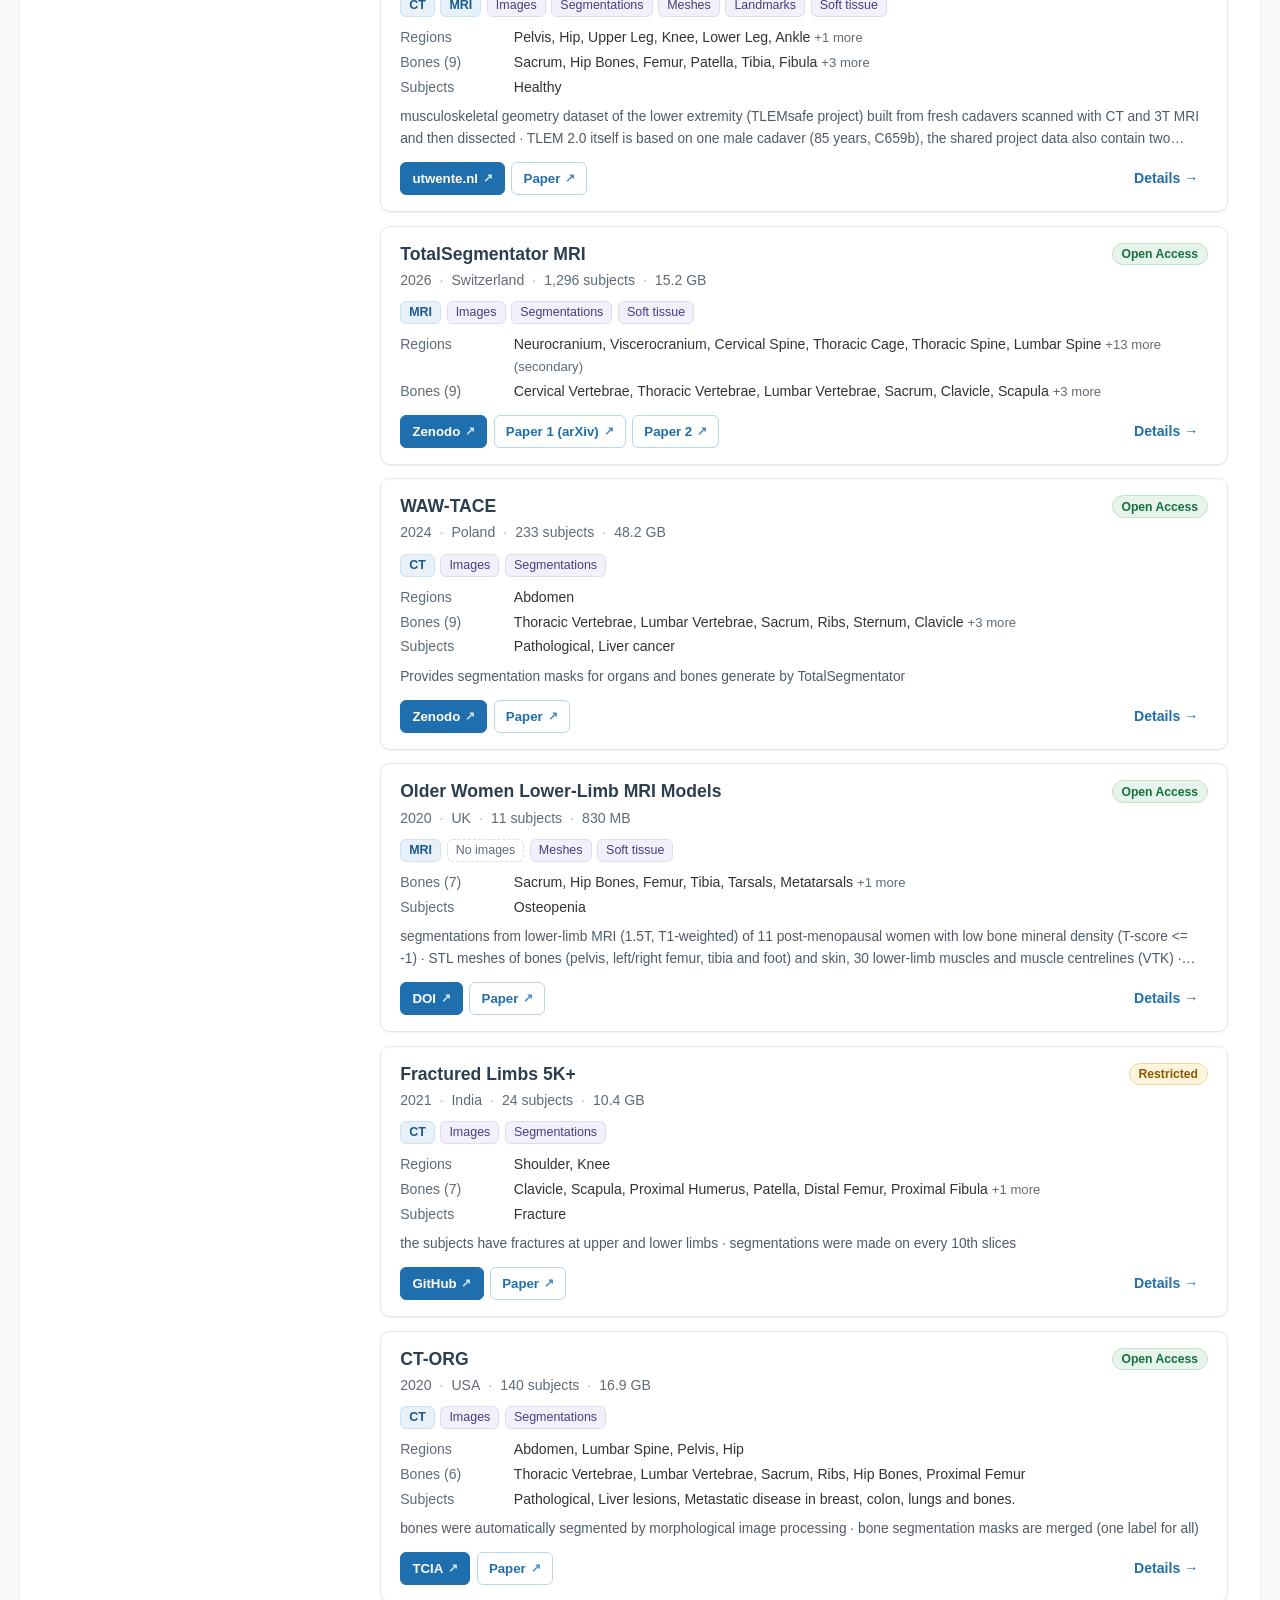
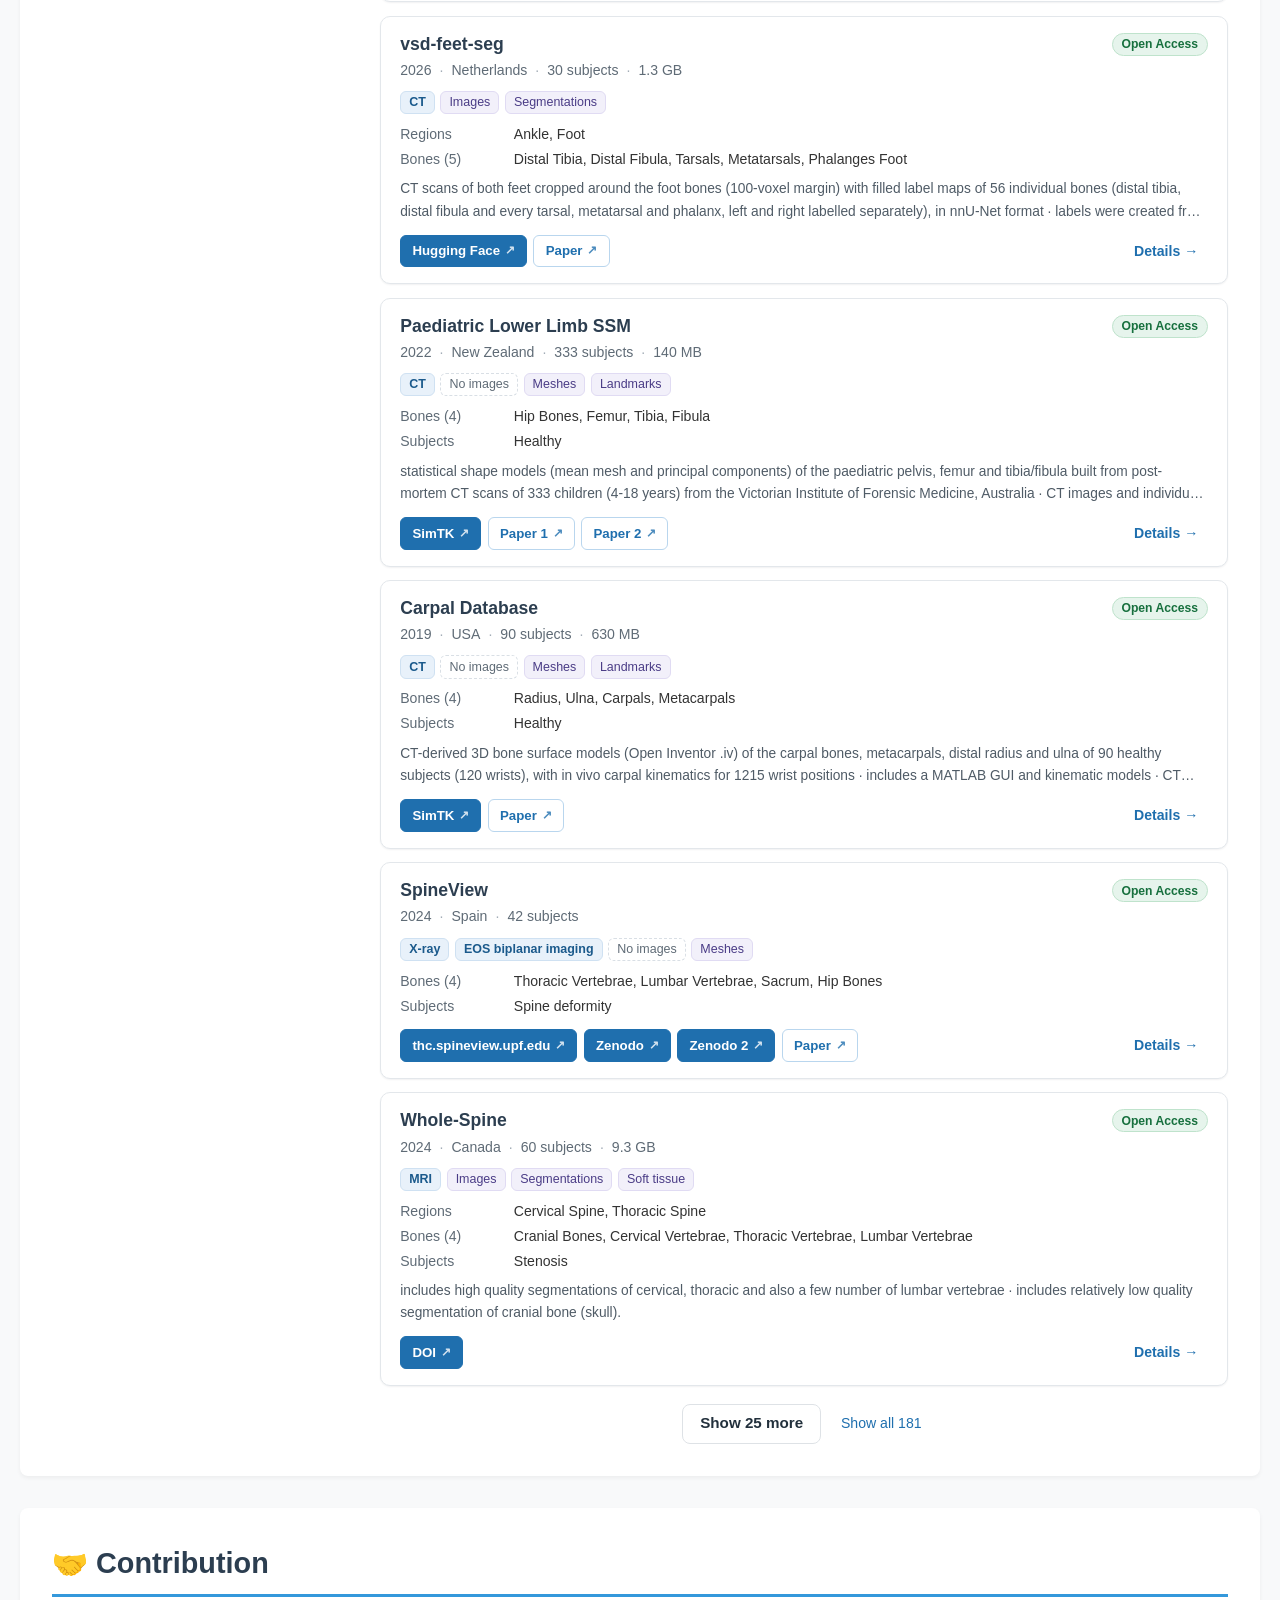
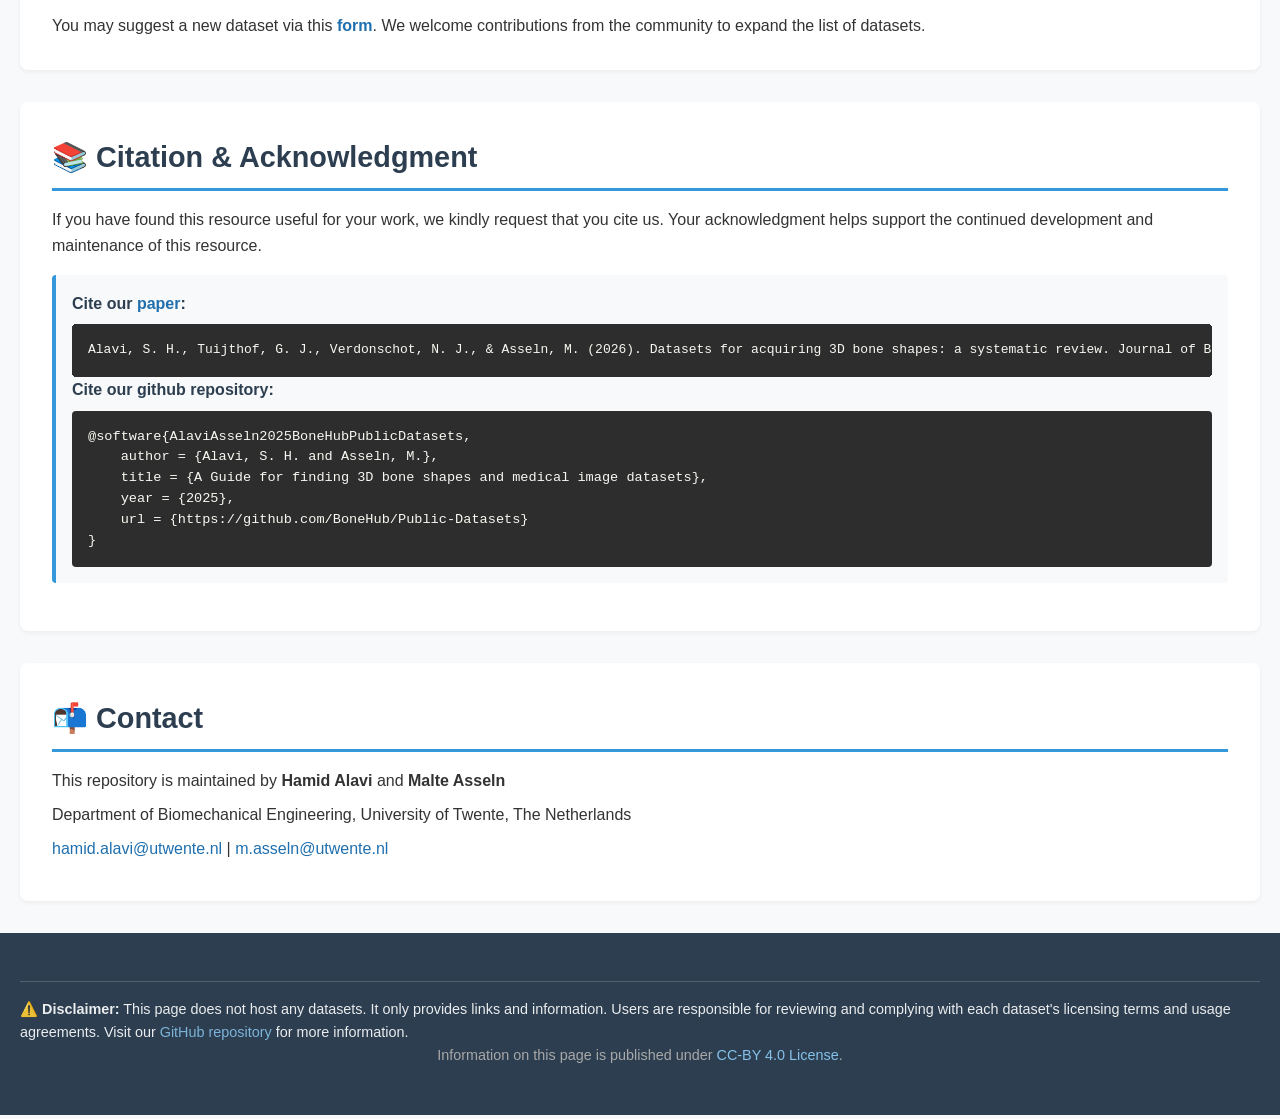
==== commit 33c76709: "Store datasets as JSON instead of CSV - data/bonehub_public_datasets.json replaces the CSV: one obje" ====
--- a/webpage/index.html
+++ b/webpage/index.html
@@ -120,7 +120,7 @@
                     <div id="facets"></div>
                     <p class="facet-guide">What do the fields mean? See the
                         <a href="https://github.com/BoneHub/Public-Datasets/blob/main/data/README.md" target="_blank"
-                            rel="noopener noreferrer">column guide</a>.
+                            rel="noopener noreferrer">field guide</a>.
                     </p>
                     <div class="filter-panel-foot">
                         <button type="button" id="applyFilters" class="btn btn-primary">Show results</button>
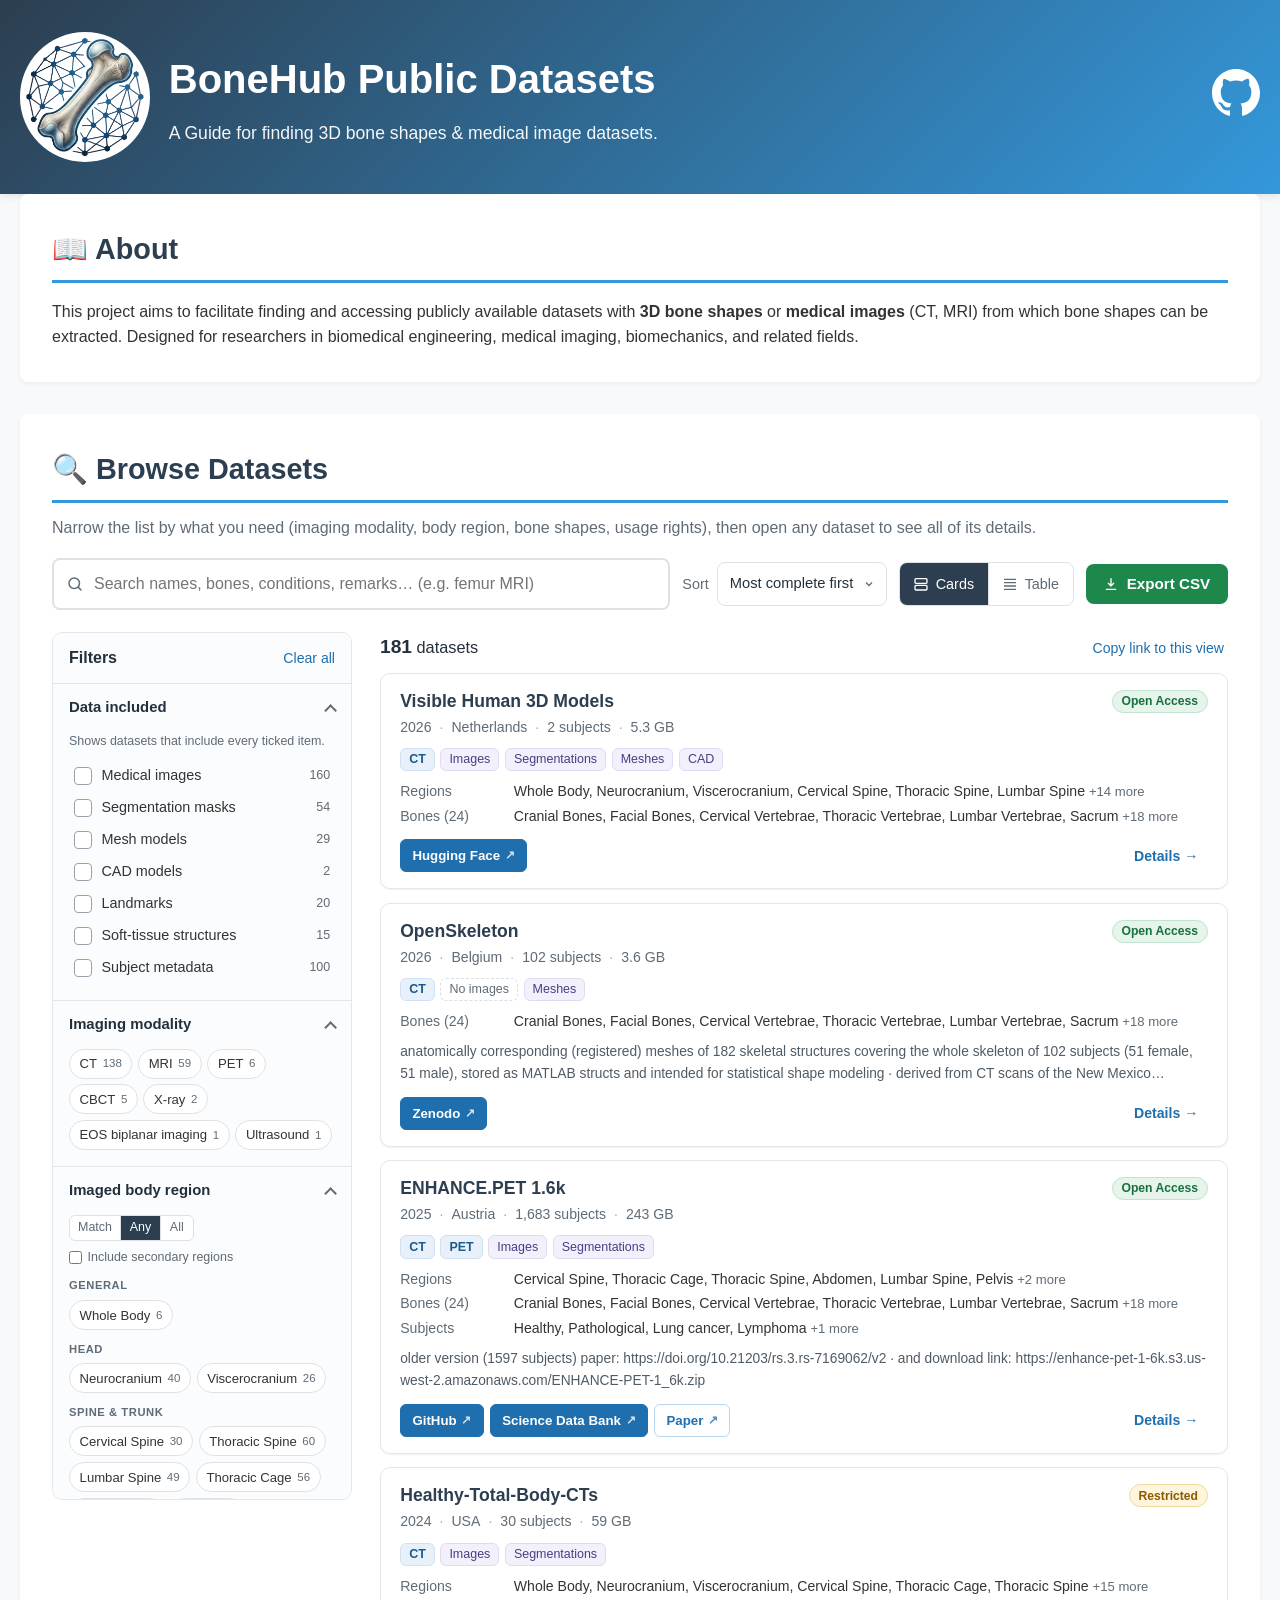
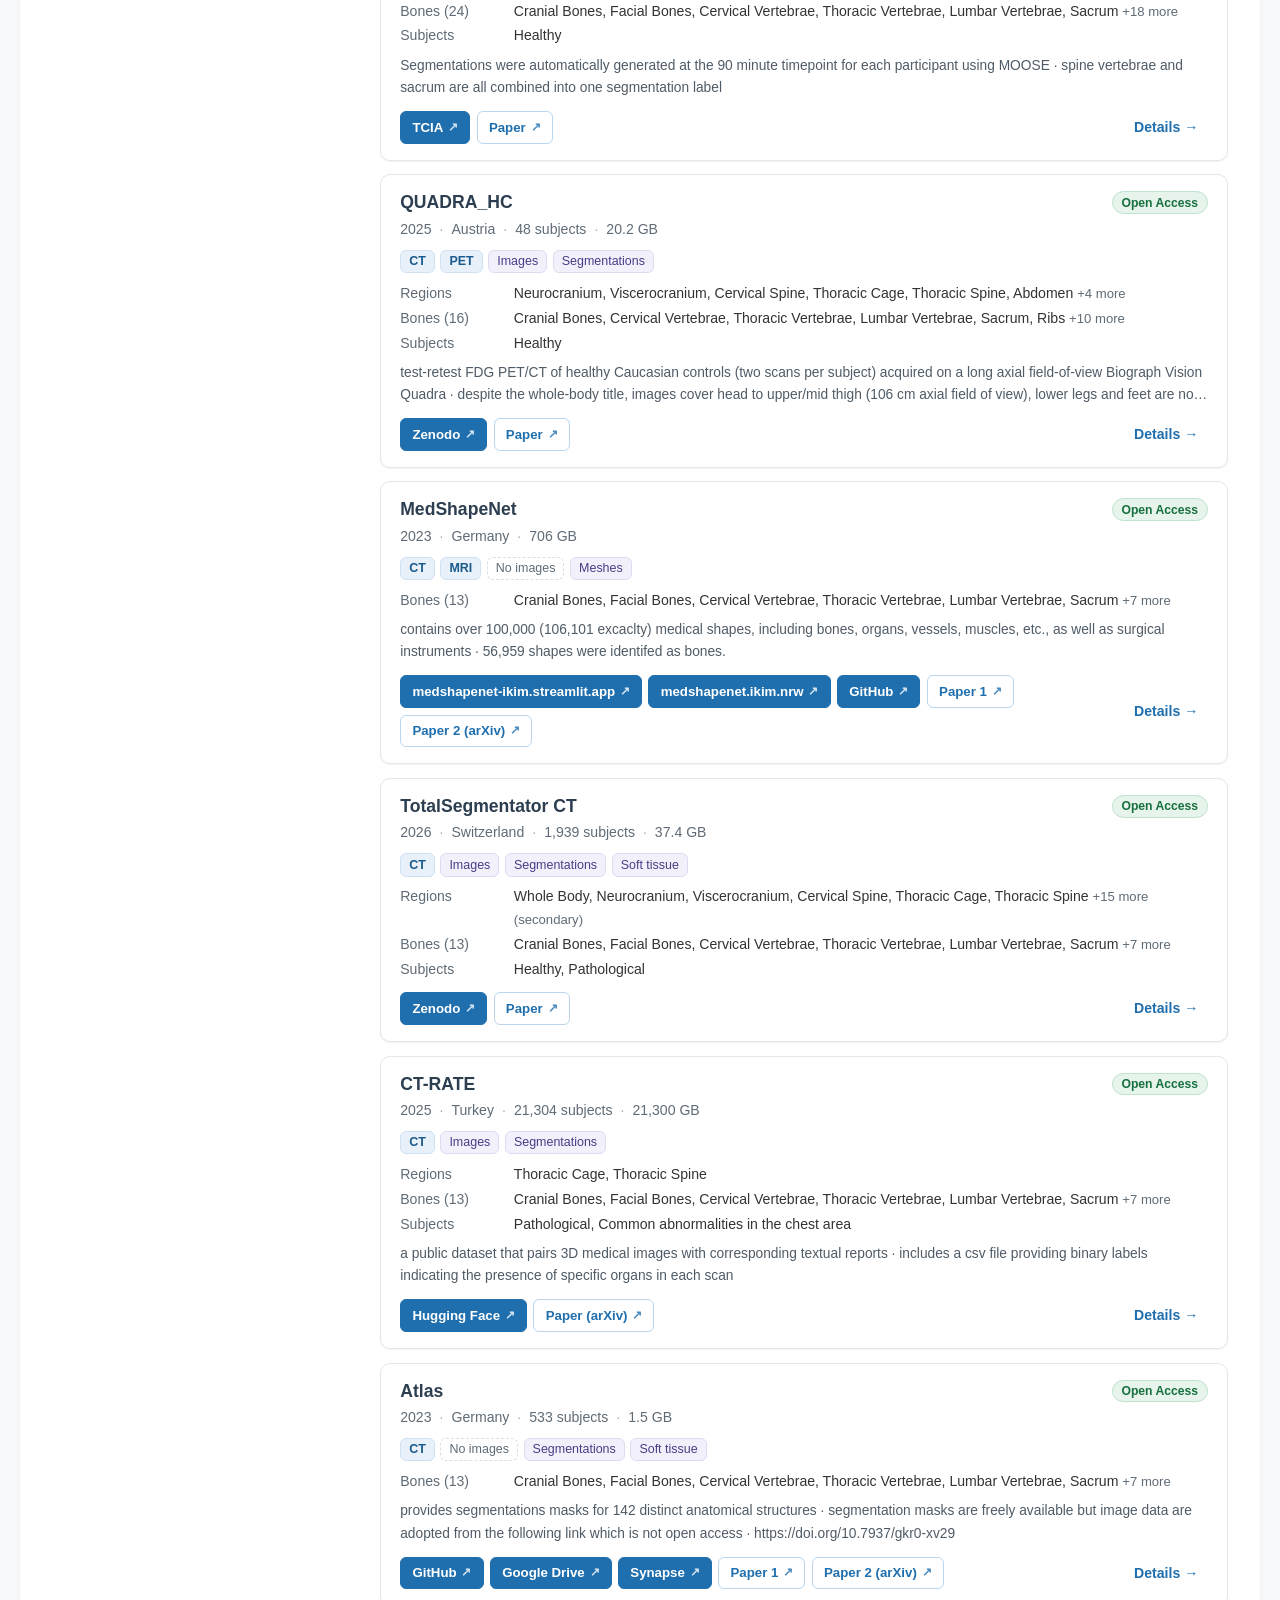
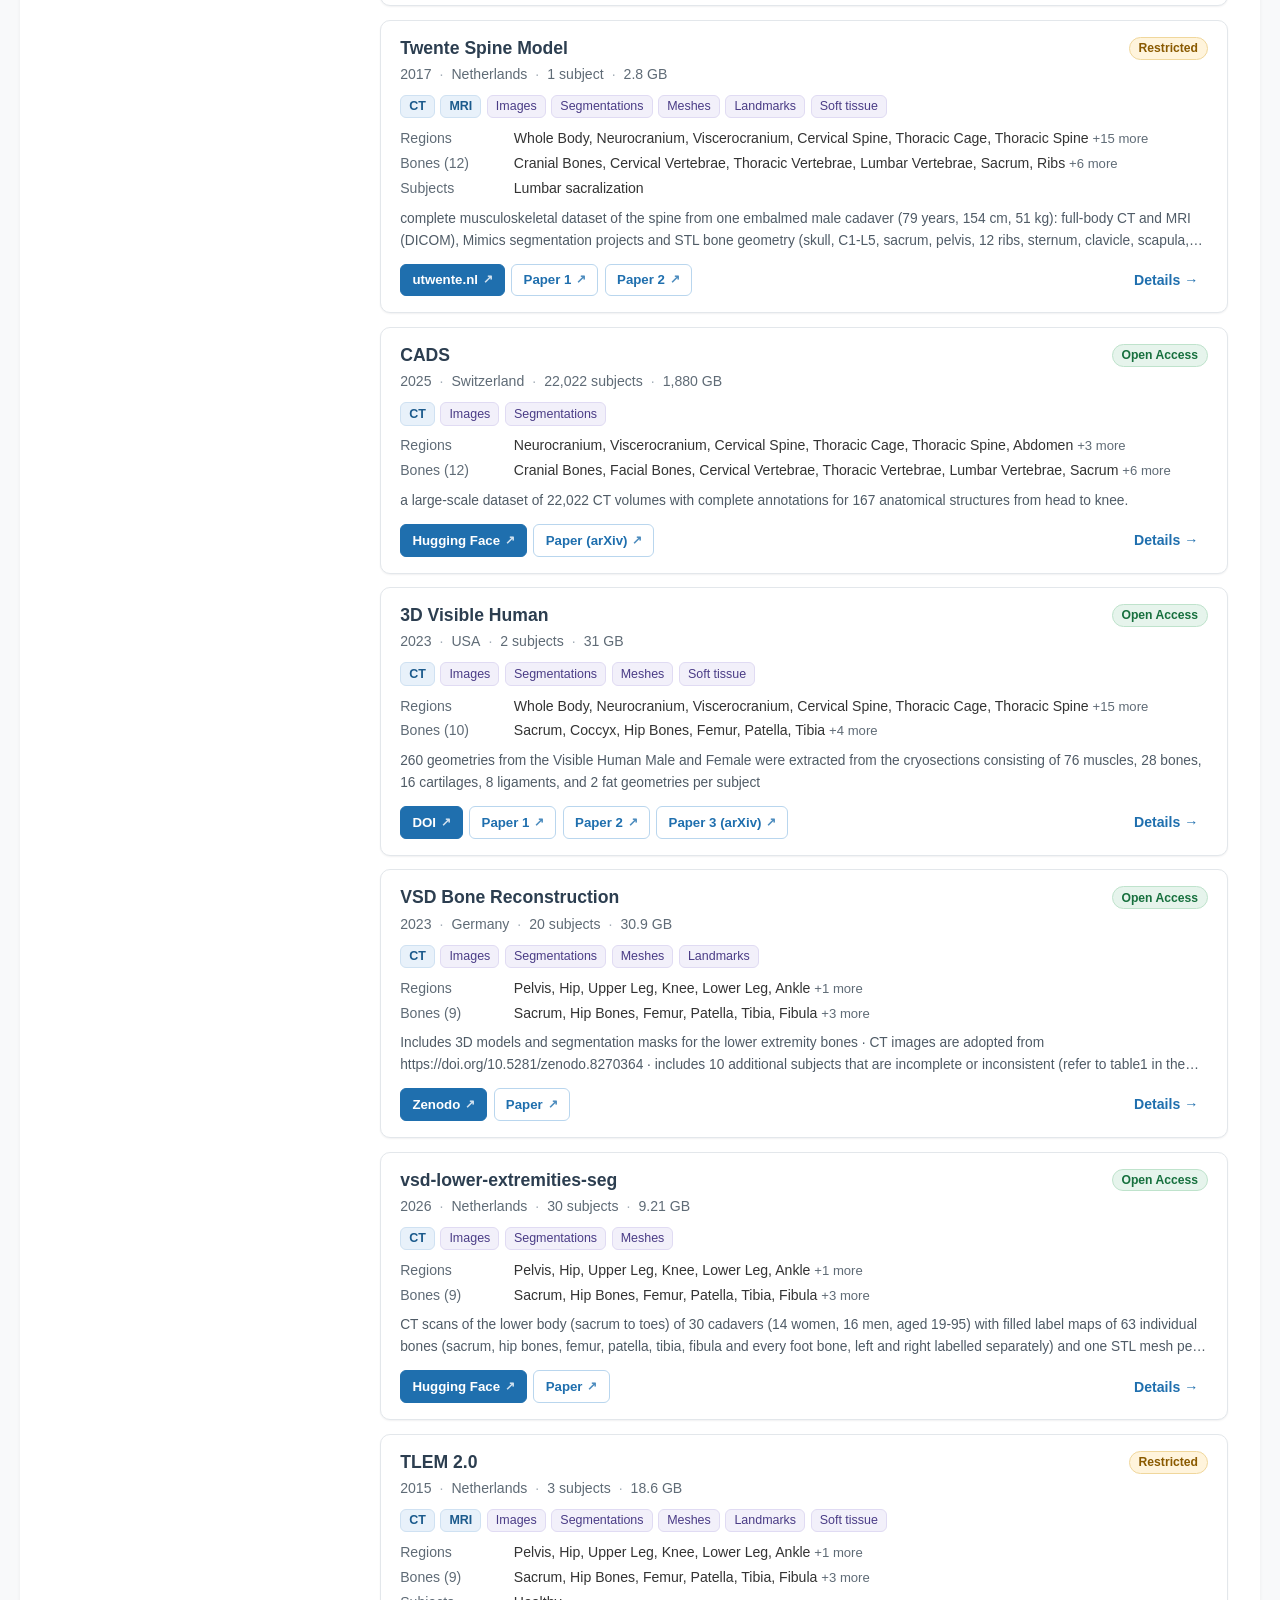
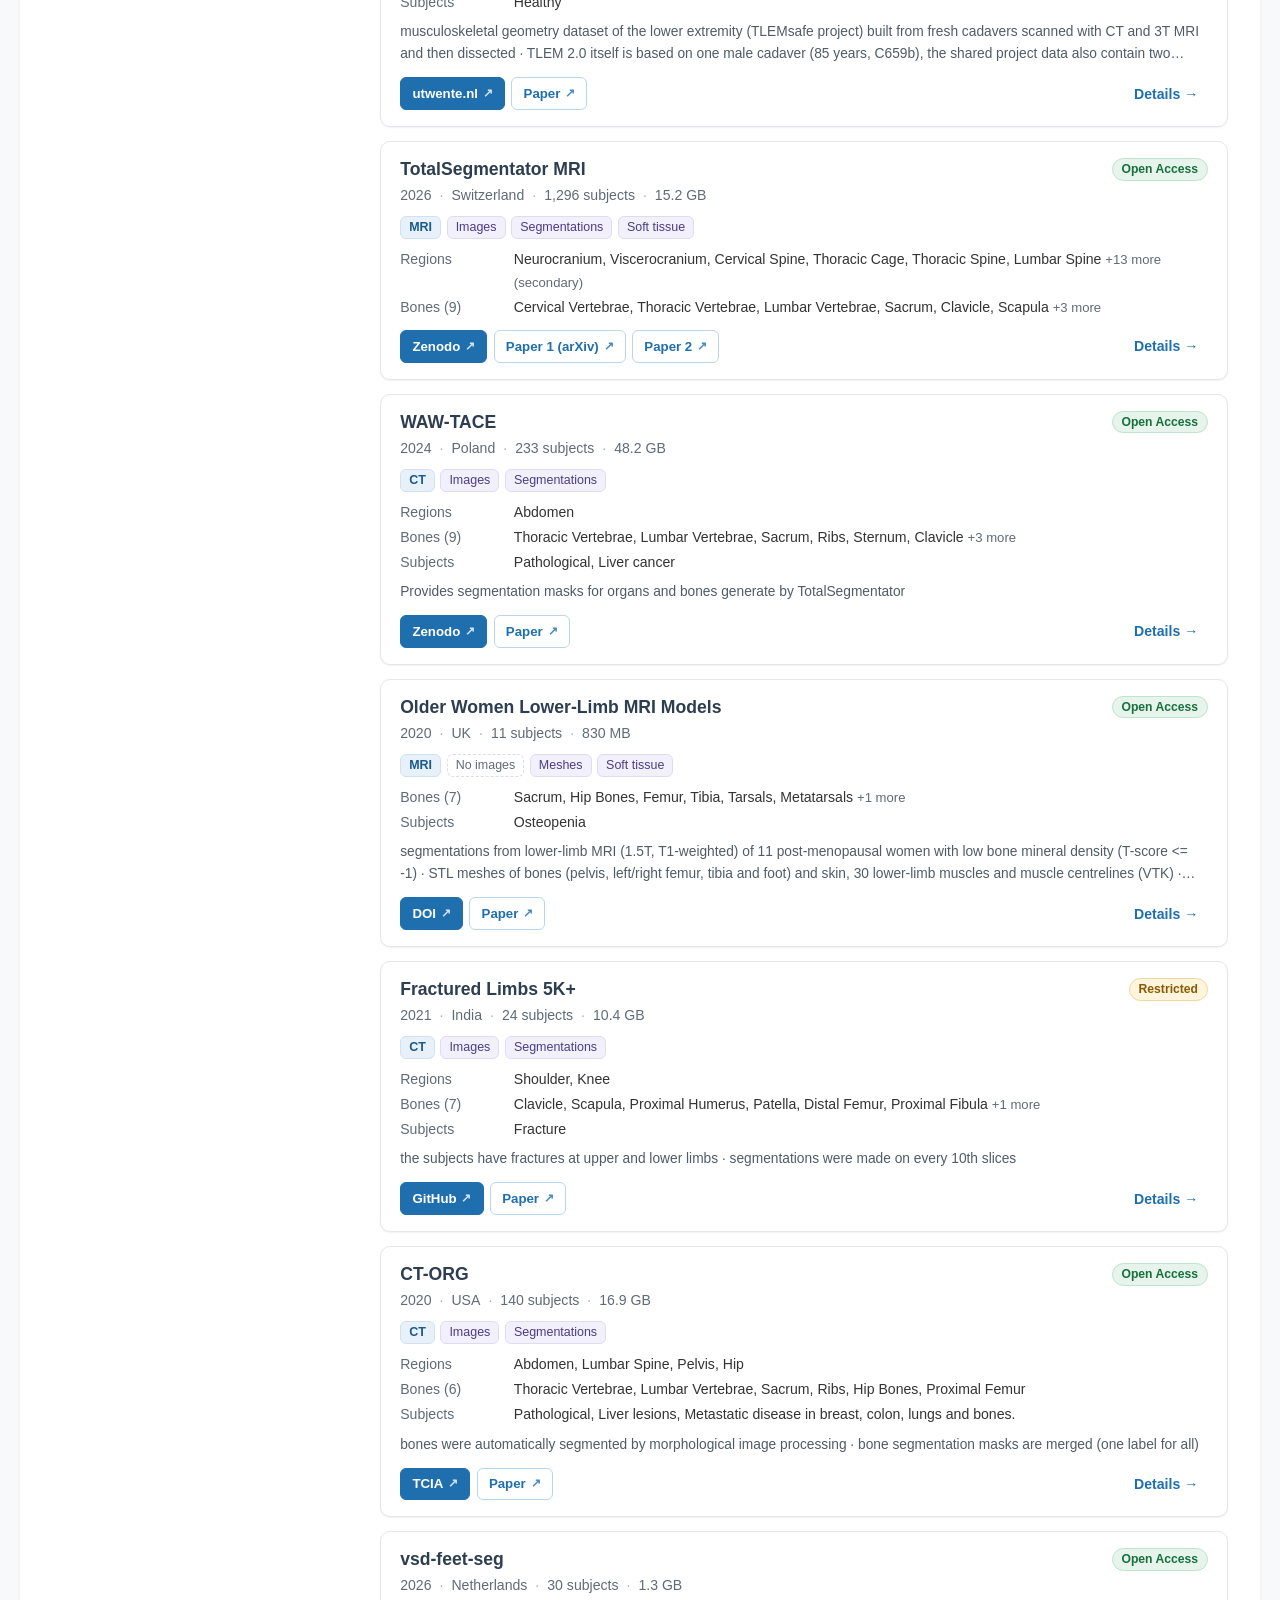
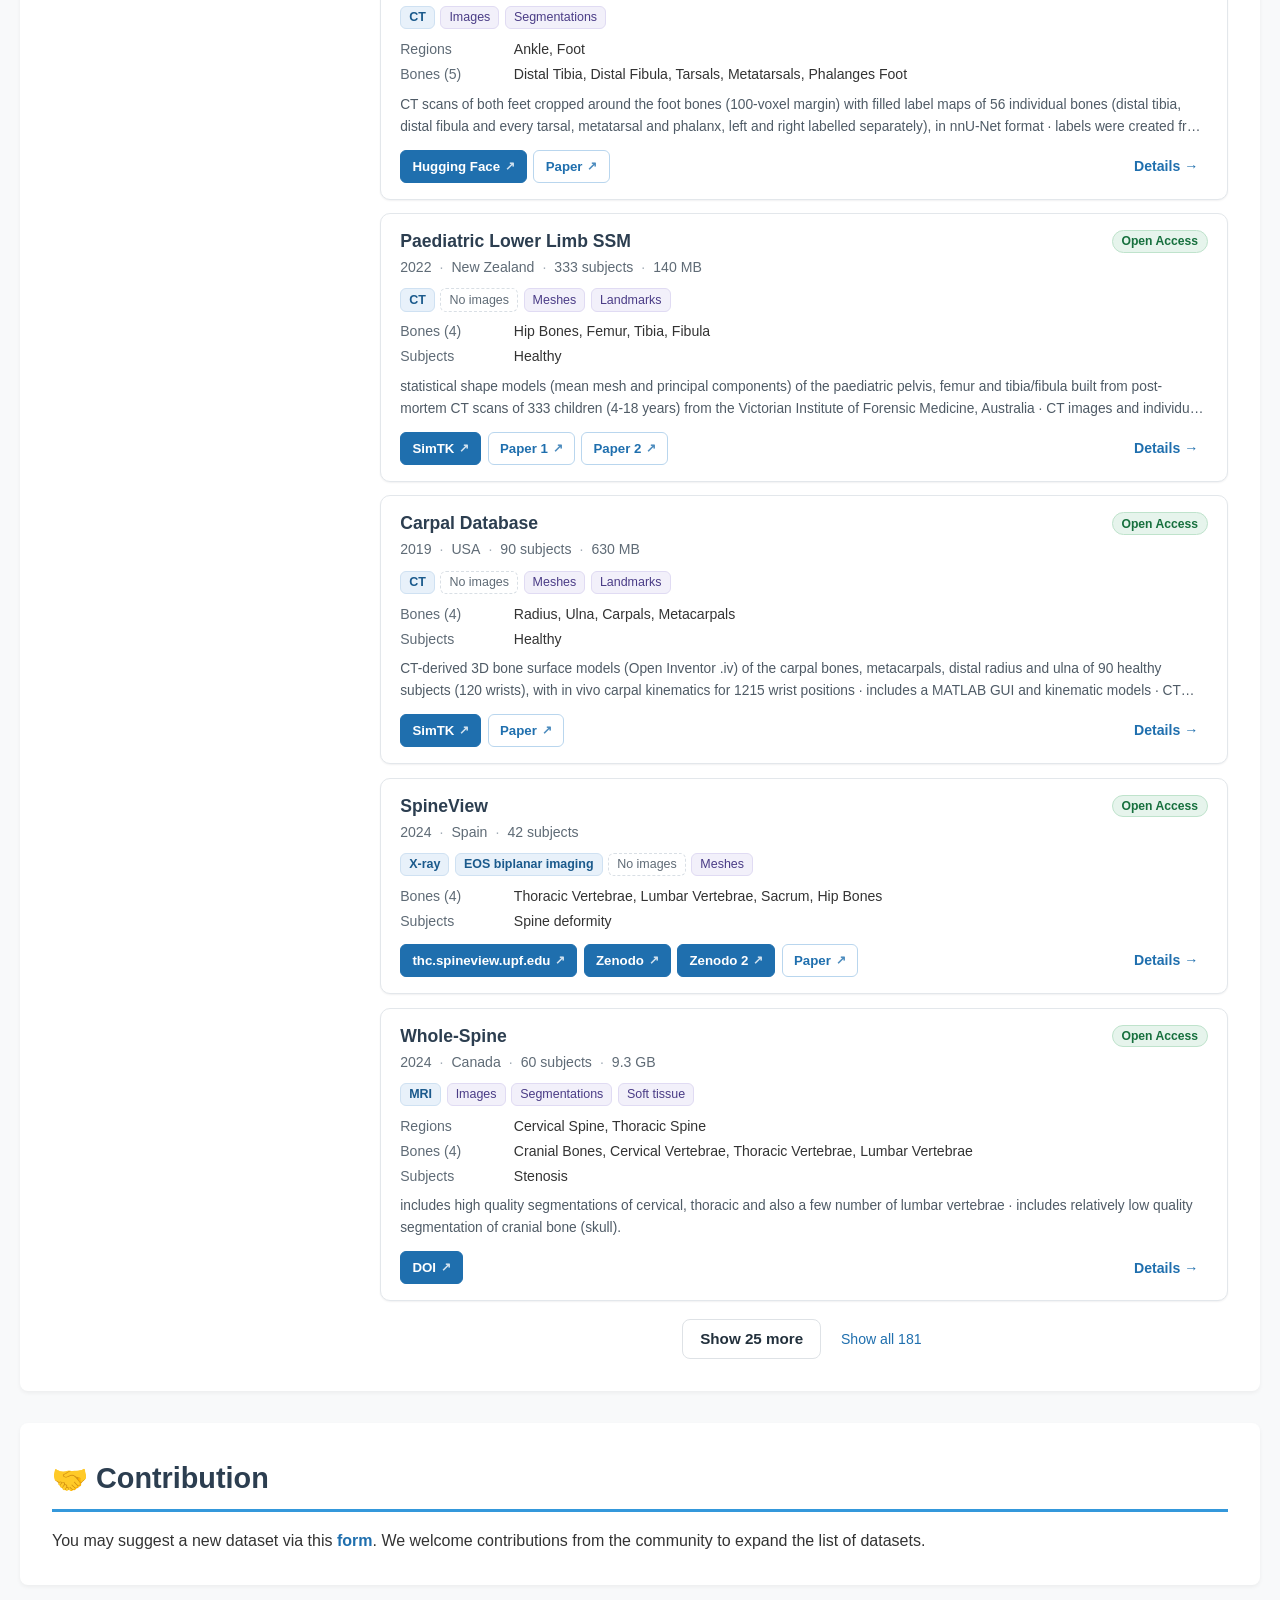
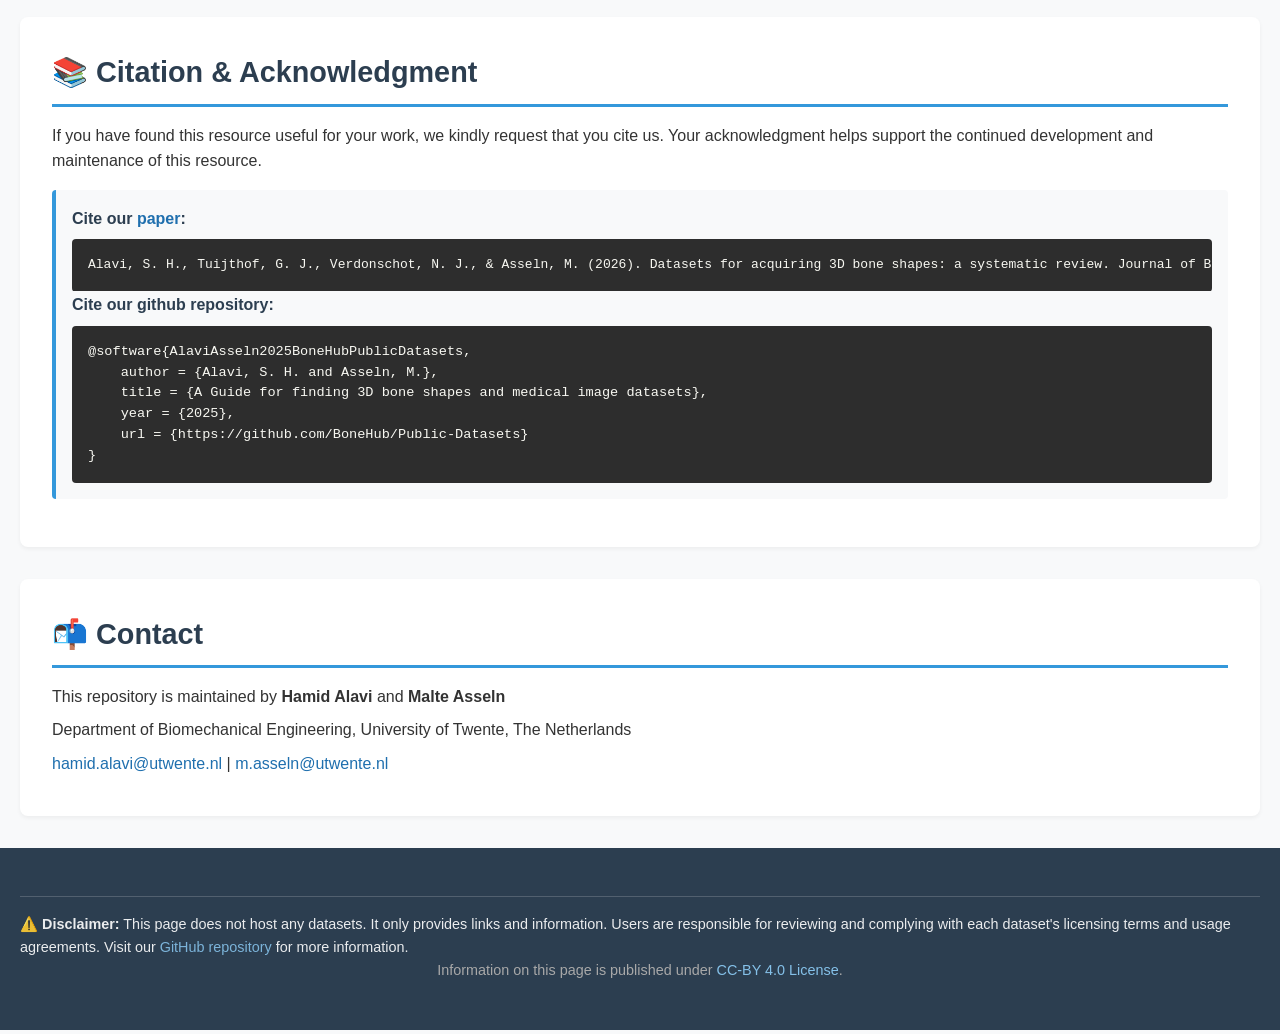
==== commit f13be729: "updated" ====
--- a/webpage/index.html
+++ b/webpage/index.html
@@ -41,10 +41,6 @@
                 (CT, MRI) from which bone shapes can be extracted. Designed for researchers in biomedical engineering,
                 medical imaging,
                 biomechanics, and related fields.
-            </p>
-            <p class="note" style="font-size: small;">
-                <strong>📌 Note:</strong> This page does not host datasets. Only links and information are
-                provided.
             </p>
         </section>
 
